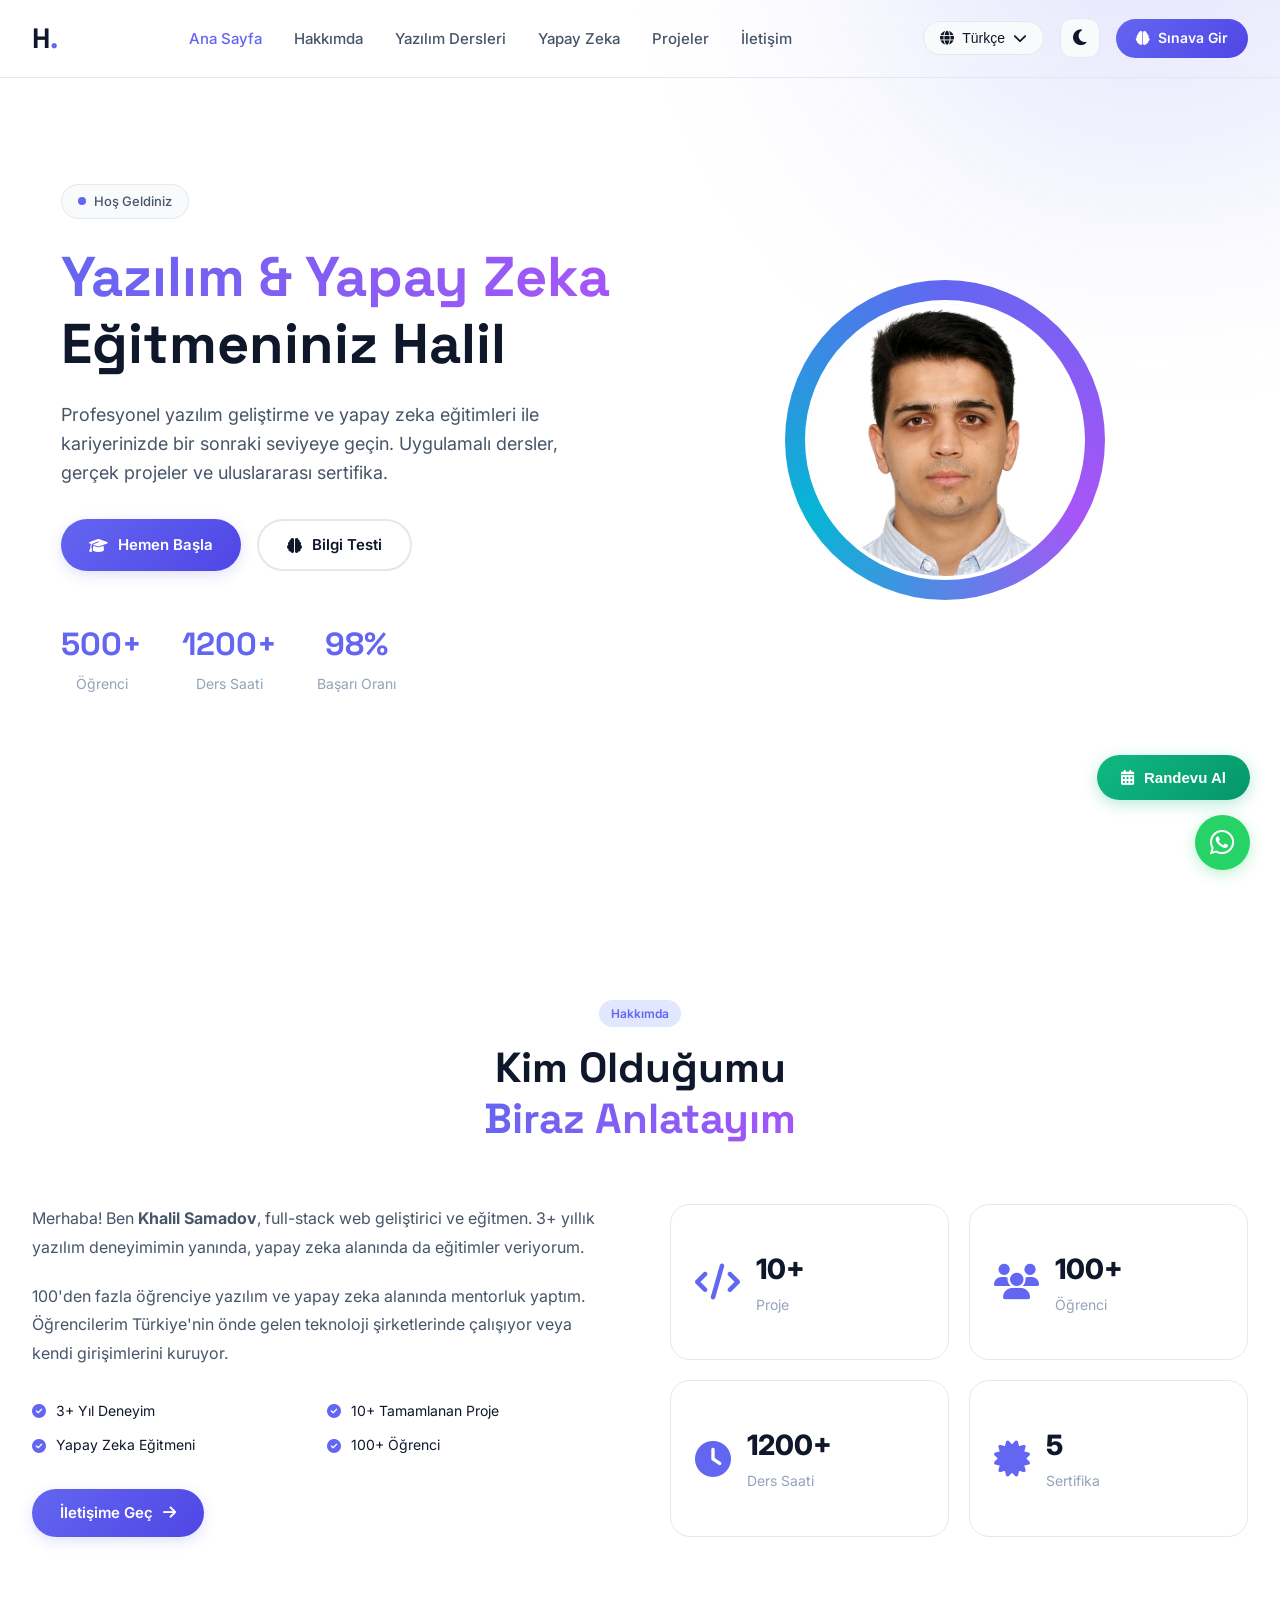
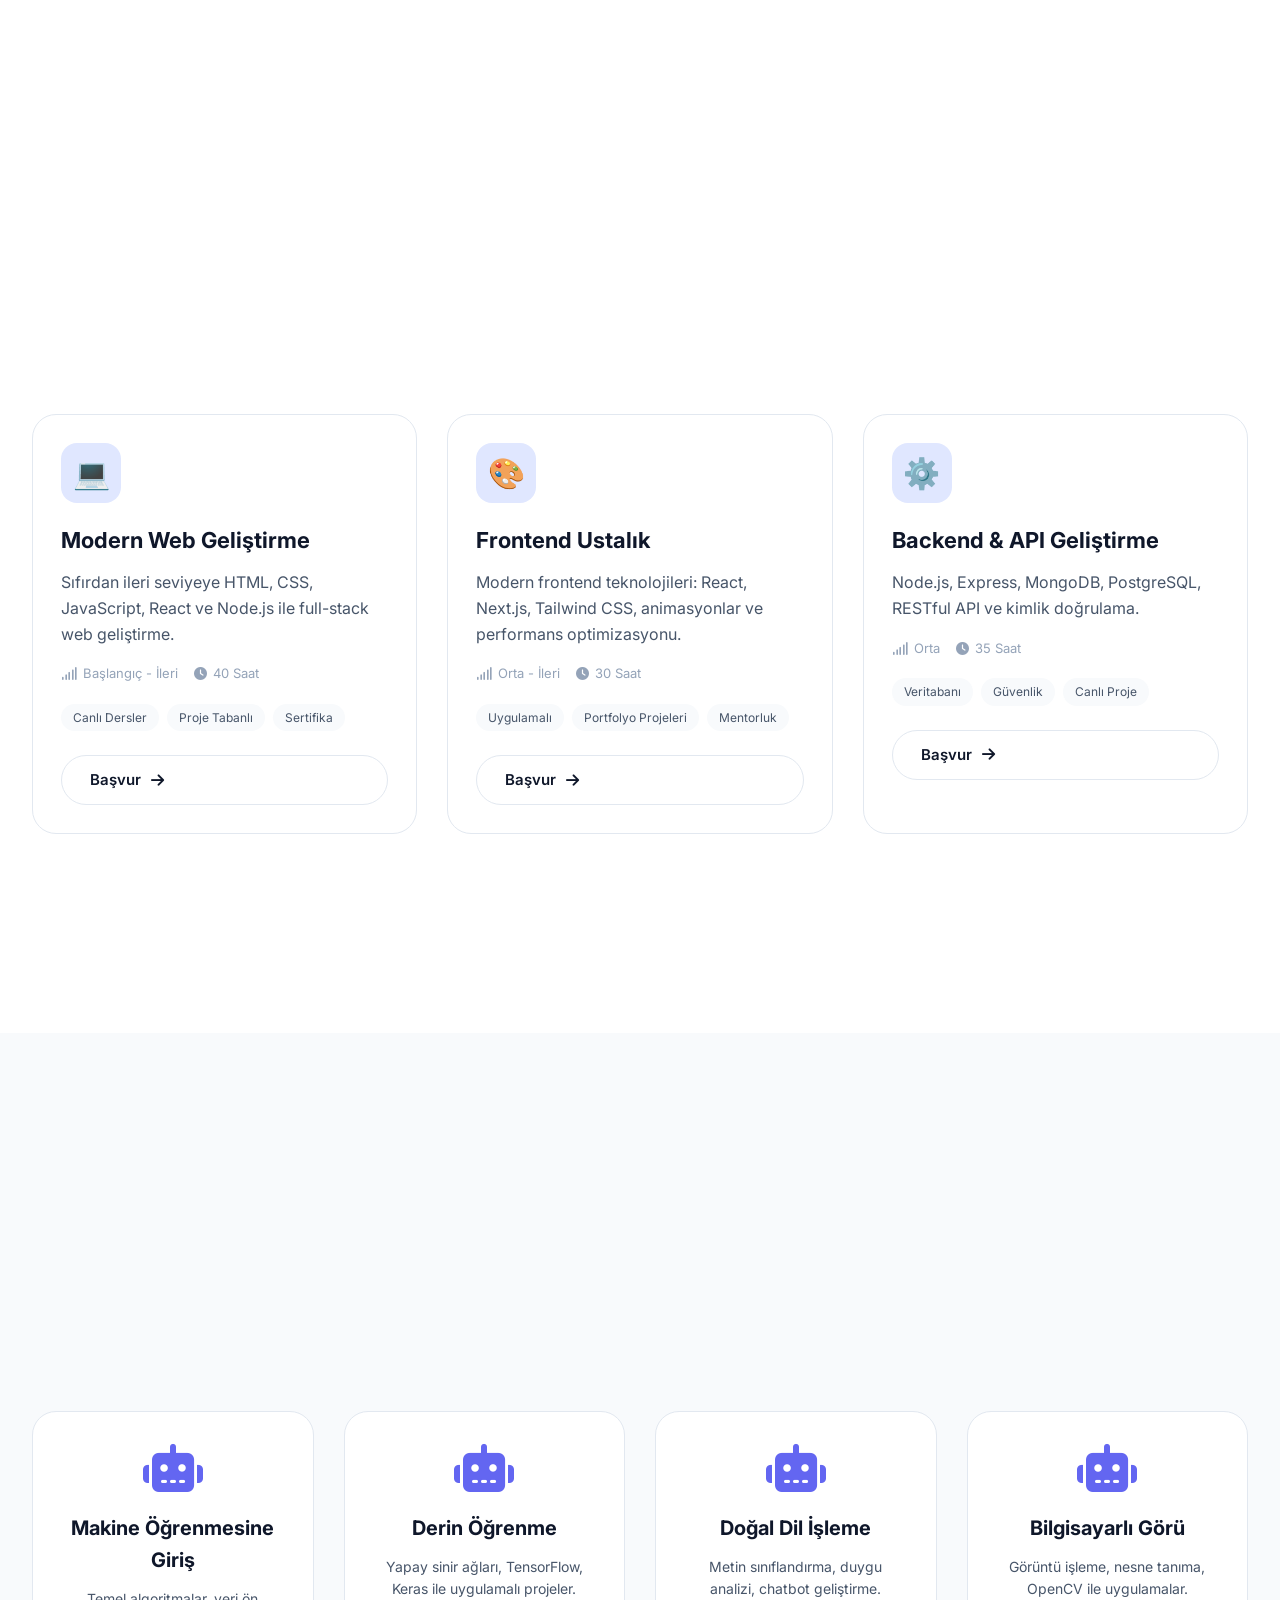
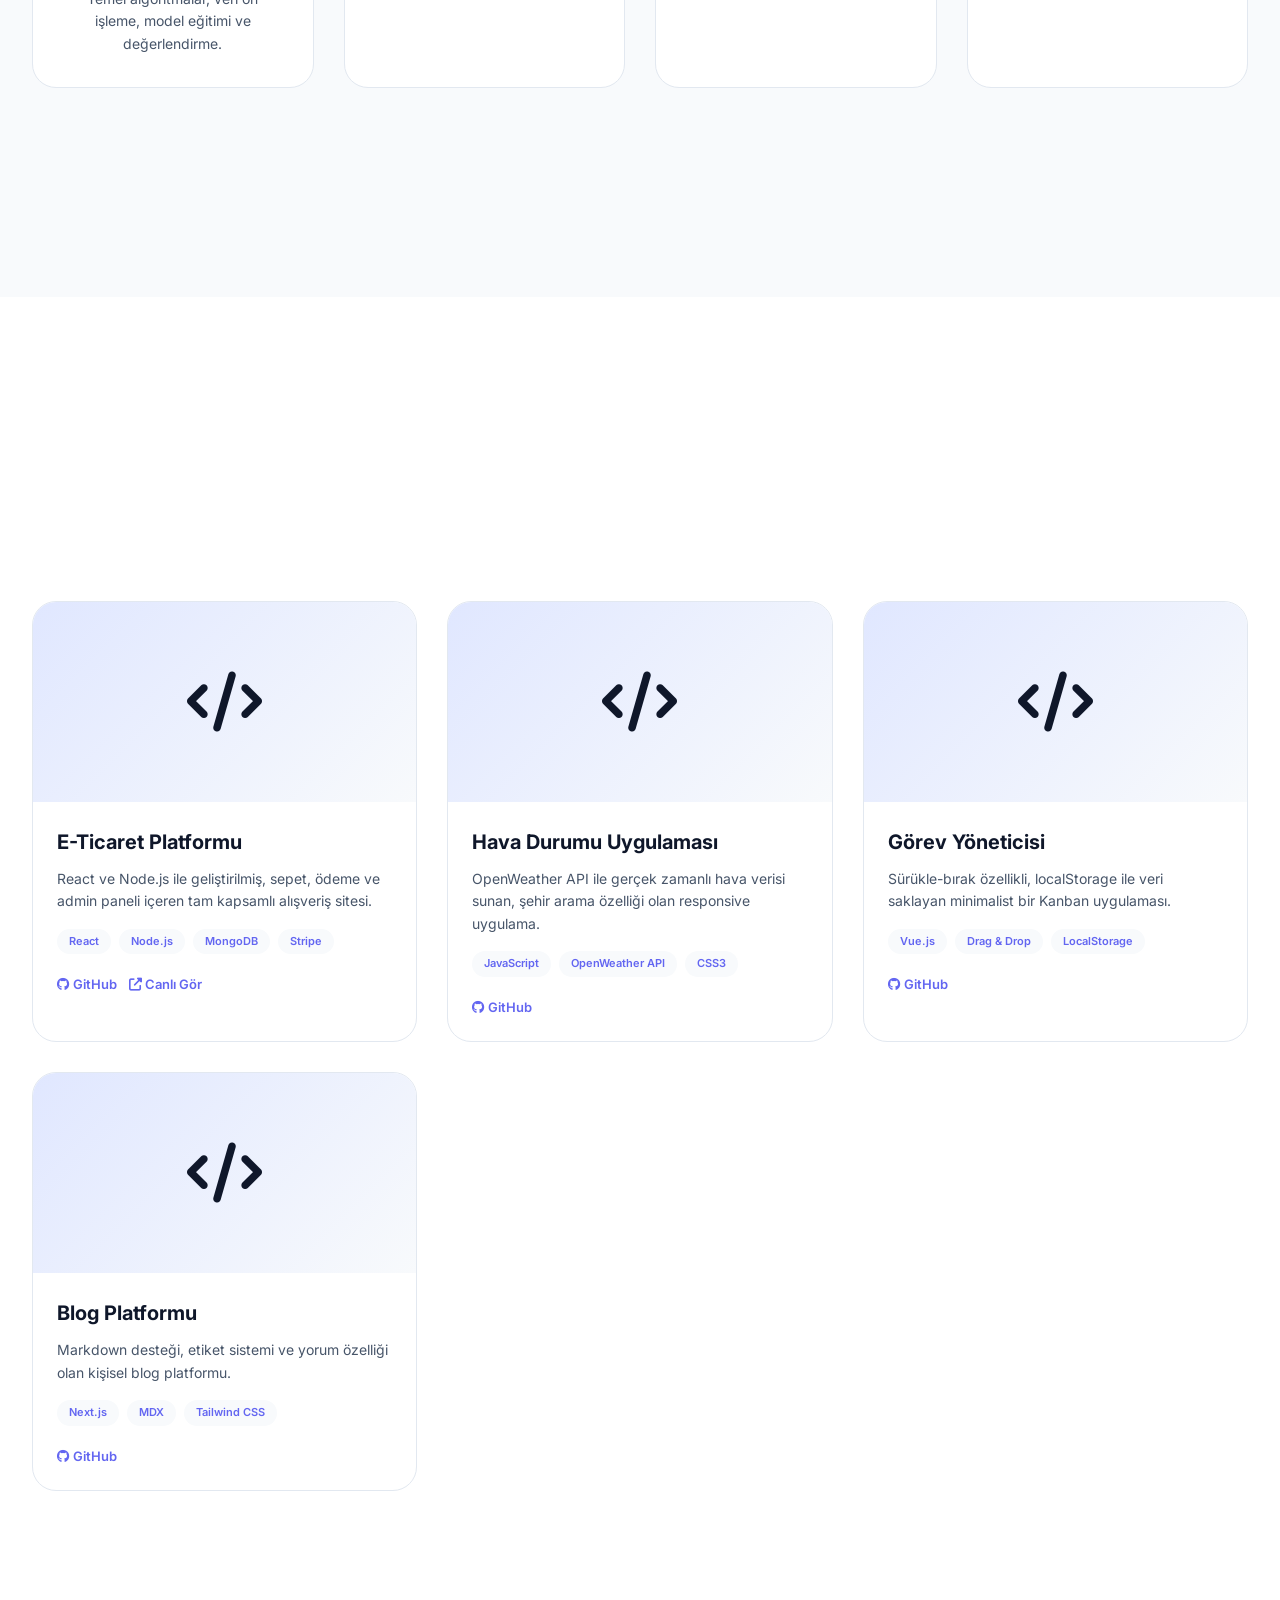
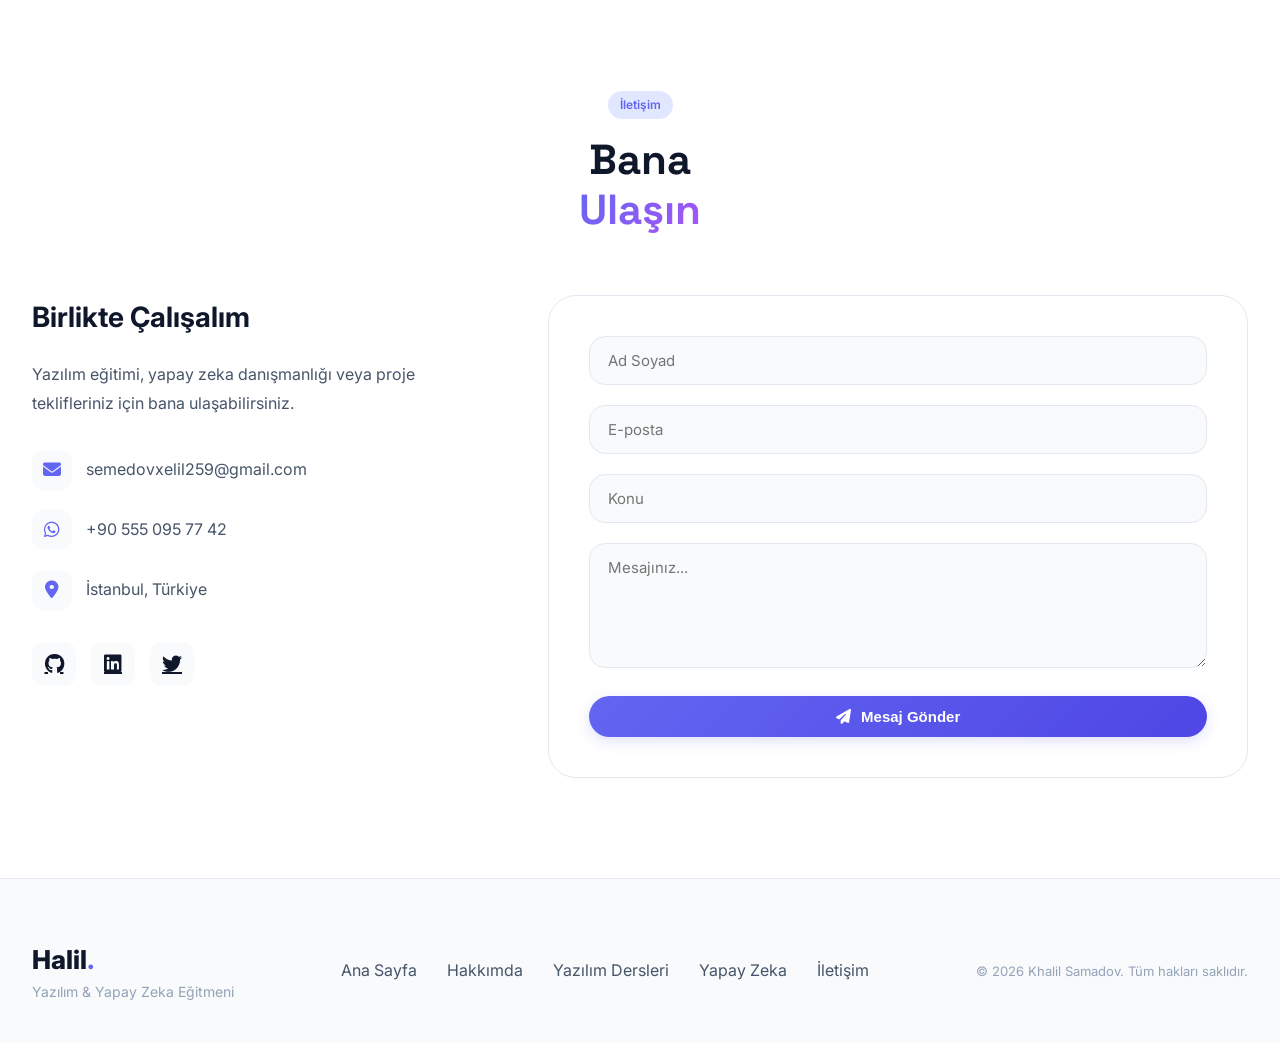
==== index.html @ 0624bac1 "güncellendi" ====
<!DOCTYPE html>
<html lang="tr" data-theme="light">
<head>
  <meta charset="UTF-8">
  <meta name="viewport" content="width=device-width, initial-scale=1.0">
  <title>Eğitmen Halil | Yazılım & Yapay Zeka Eğitimleri</title>
  <meta name="description" content="Profesyonel yazılım ve yapay zeka eğitimleri. Full-stack web geliştirme, yapay zeka, makine öğrenmesi dersleri. Uygulamalı eğitim, sertifika programı.">
  <meta name="keywords" content="yazılım dersleri, yapay zeka eğitimi, web geliştirme, full-stack, makine öğrenmesi, halil samadov">
  <meta name="author" content="Khalil Samadov">
  <meta name="robots" content="index, follow">

  <!-- Open Graph / Social Media -->
  <meta property="og:title" content="Eğitmen Halil | Yazılım & Yapay Zeka Eğitimleri">
  <meta property="og:description" content="Profesyonel yazılım ve yapay zeka eğitimleri. Sertifika programı, uygulamalı dersler.">
  <meta property="og:type" content="website">
  <meta property="og:url" content="https://egitmenhalil.com">

  <!-- Google Fonts -->
  <link rel="preconnect" href="https://fonts.googleapis.com">
  <link rel="preconnect" href="https://fonts.gstatic.com" crossorigin>
  <link href="https://fonts.googleapis.com/css2?family=Inter:opsz,wght@14..32,300;14..32,400;14..32,500;14..32,600;14..32,700;14..32,800&family=Space+Grotesk:wght@400;500;600;700&display=swap" rel="stylesheet">

  <!-- Font Awesome 6 (CDN) -->
  <link rel="stylesheet" href="https://cdnjs.cloudflare.com/ajax/libs/font-awesome/6.5.1/css/all.min.css">

  <!-- AOS Animation Library -->
  <link href="https://unpkg.com/aos@2.3.1/dist/aos.css" rel="stylesheet">

  <!-- Ana CSS -->
  <link rel="stylesheet" href="style.css">
</head>
<body>

  <!-- ========== PRELOADER ========== -->
  <div class="preloader" id="preloader">
    <div class="preloader-spinner"></div>
    <p>Yükleniyor...</p>
  </div>

  <!-- ========== NAVBAR ========== -->
  <nav class="navbar" id="navbar">
    <div class="container">
      <a href="#" class="logo">H<span>.</span></a>
      <ul class="nav-links" id="navLinks">
        <li><a href="#home" class="active" data-key="nav_home">Ana Sayfa</a></li>
        <li><a href="#about" data-key="nav_about">Hakkımda</a></li>
        <li><a href="#courses" data-key="nav_courses">Yazılım Dersleri</a></li>
        <li><a href="#ai" data-key="nav_ai">Yapay Zeka</a></li>
        <li><a href="#projects" data-key="nav_projects">Projeler</a></li>
        <li><a href="#contact" data-key="nav_contact">İletişim</a></li>
      </ul>
      <div class="nav-actions">
        <!-- DİL DROPDOWN MENÜ -->
        <div class="lang-dropdown">
          <button class="lang-dropdown-btn" id="langDropdownBtn">
            <i class="fas fa-globe"></i> <span id="selectedLangText">Türkçe</span> <i class="fas fa-chevron-down"></i>
          </button>
          <div class="lang-dropdown-menu" id="langDropdownMenu">
            <button class="lang-option" data-lang="tr">🇹🇷 Türkçe</button>
            <button class="lang-option" data-lang="en">🇬🇧 English</button>
            <button class="lang-option" data-lang="ru">🇷🇺 Русский</button>
            <button class="lang-option" data-lang="az">🇦🇿 Azərbaycanca</button>
          </div>
        </div>
        <button class="theme-toggle" id="themeToggle" aria-label="Dark/Light Mode">
          <i class="fas fa-moon"></i>
        </button>
        <a href="quiz.html" class="btn-quiz-nav">
          <i class="fas fa-brain"></i> <span data-key="quiz_btn">Sınava Gir</span>
        </a>
        <button class="mobile-menu-btn" id="mobileMenuBtn">
          <i class="fas fa-bars"></i>
        </button>
      </div>
    </div>
  </nav>

  <!-- Mobile Menu -->
  <div class="mobile-menu" id="mobileMenu">
    <a href="#home" data-key="nav_home">Ana Sayfa</a>
    <a href="#about" data-key="nav_about">Hakkımda</a>
    <a href="#courses" data-key="nav_courses">Yazılım Dersleri</a>
    <a href="#ai" data-key="nav_ai">Yapay Zeka</a>
    <a href="#projects" data-key="nav_projects">Projeler</a>
    <a href="#contact" data-key="nav_contact">İletişim</a>
    <a href="quiz.html" class="mobile-quiz-btn"><i class="fas fa-brain"></i> <span data-key="quiz_btn">Sınava Gir</span></a>
  </div>

  <!-- ========== HERO SECTION ========== -->
  <section class="hero" id="home">
    <div class="hero-bg"></div>
    <div class="container">
      <div class="hero-content" data-aos="fade-up" data-aos-duration="1000">
        <div class="hero-badge">
          <span class="badge-dot"></span> <span data-key="hero_badge">Hoş Geldiniz</span>
        </div>
        <h1 class="hero-title">
          <span class="gradient-text" data-key="hero_title1">Yazılım & Yapay Zeka</span><br>
          <span data-key="hero_title2">Eğitmeniniz Halil</span>
        </h1>
        <p class="hero-desc" data-key="hero_desc">
          Profesyonel yazılım geliştirme ve yapay zeka eğitimleri ile kariyerinizde bir sonraki seviyeye geçin. 
          Uygulamalı dersler, gerçek projeler ve uluslararası sertifika.
        </p>
        <div class="hero-buttons">
          <a href="#courses" class="btn btn-primary">
            <i class="fas fa-graduation-cap"></i> <span data-key="hero_btn_start">Hemen Başla</span>
          </a>
          <a href="quiz.html" class="btn btn-outline">
            <i class="fas fa-brain"></i> <span data-key="hero_btn_quiz">Bilgi Testi</span>
          </a>
        </div>
        <div class="hero-stats">
          <div class="stat">
            <span class="stat-number" data-target="500">0</span>
            <span class="stat-label" data-key="stat_students">Öğrenci</span>
          </div>
          <div class="stat">
            <span class="stat-number" data-target="1200">0</span>
            <span class="stat-label" data-key="stat_hours">Ders Saati</span>
          </div>
          <div class="stat">
            <span class="stat-number" data-target="98">0</span>
            <span class="stat-label" data-key="stat_success">Başarı Oranı</span>
          </div>
        </div>
      </div>
      <div class="hero-image" data-aos="fade-left" data-aos-duration="1000">
        <div class="hero-avatar">
          <div class="avatar-ring"></div>
          <div class="avatar-inner">
            <img src="assets/images/resim.jpg" alt="Halil Samadov" style="width:100%; height:100%; object-fit:cover; border-radius:50%;">
          </div>
        </div>
      </div>
    </div>
  </section>

  <!-- ========== RANDEVU BUTONU ========== -->
  <div class="appointment-float" id="appointmentFloat">
    <button class="appointment-btn" id="openAppointmentModal">
      <i class="fas fa-calendar-alt"></i> <span data-key="appointment_btn">Randevu Al</span>
    </button>
  </div>

  <!-- ========== RANDEVU MODAL ========== -->
  <div class="modal" id="appointmentModal">
    <div class="modal-content">
      <div class="modal-header">
        <h3><i class="fas fa-calendar-check"></i> <span data-key="modal_title">Görüşme Randevusu</span></h3>
        <button class="modal-close" id="closeModal">&times;</button>
      </div>
      <div class="modal-body">
        <iframe src="appointment.html" style="width:100%; height:500px; border:none; border-radius:24px;"></iframe>
      </div>
    </div>
  </div>

  <!-- ========== ABOUT SECTION ========== -->
  <section class="about" id="about">
    <div class="container">
      <div class="section-header" data-aos="fade-up">
        <span class="section-tag" data-key="about_tag">Hakkımda</span>
        <h2 class="section-title"><span data-key="about_title1">Kim Olduğumu</span><br><span class="gradient-text" data-key="about_title2">Biraz Anlatayım</span></h2>
      </div>
      <div class="about-grid">
        <div class="about-content" data-aos="fade-right">
          <p data-key="about_bio1">Merhaba! Ben <strong>Khalil Samadov</strong>, full-stack web geliştirici ve eğitmen. 3+ yıllık yazılım deneyimimin yanında, yapay zeka alanında da eğitimler veriyorum.</p>
          <p data-key="about_bio2">100'den fazla öğrenciye yazılım ve yapay zeka alanında mentorluk yaptım. Öğrencilerim Türkiye'nin önde gelen teknoloji şirketlerinde çalışıyor veya kendi girişimlerini kuruyor.</p>
          <div class="about-features">
            <div class="feature"><i class="fas fa-check-circle"></i> <span data-key="feature1">3+ Yıl Deneyim</span></div>
            <div class="feature"><i class="fas fa-check-circle"></i> <span data-key="feature2">100+ Öğrenci</span></div>
            <div class="feature"><i class="fas fa-check-circle"></i> <span data-key="feature3">10+ Tamamlanan Proje</span></div>
            <div class="feature"><i class="fas fa-check-circle"></i> <span data-key="feature4">Uluslararası Sertifika</span></div>
          </div>
          <a href="#contact" class="btn btn-primary"><span data-key="contact_btn">İletişime Geç</span> <i class="fas fa-arrow-right"></i></a>
        </div>
        <div class="about-stats" data-aos="fade-left">
          <div class="stat-card"><i class="fas fa-code"></i><div><span class="stat-value">10+</span><span class="stat-name" data-key="stat_projects">Proje</span></div></div>
          <div class="stat-card"><i class="fas fa-users"></i><div><span class="stat-value">100+</span><span class="stat-name" data-key="stat_students2">Öğrenci</span></div></div>
          <div class="stat-card"><i class="fas fa-clock"></i><div><span class="stat-value">1200+</span><span class="stat-name" data-key="stat_hours2">Ders Saati</span></div></div>
          <div class="stat-card"><i class="fas fa-certificate"></i><div><span class="stat-value">5</span><span class="stat-name" data-key="stat_cert">Sertifika</span></div></div>
        </div>
      </div>
    </div>
  </section>

  <!-- ========== COURSES SECTION ========== -->
  <section class="courses" id="courses">
    <div class="container">
      <div class="section-header" data-aos="fade-up">
        <span class="section-tag" data-key="courses_tag">Yazılım Eğitimleri</span>
        <h2 class="section-title"><span data-key="courses_title1">En Popüler</span><br><span class="gradient-text" data-key="courses_title2">Yazılım Dersleri</span></h2>
        <p class="section-desc" data-key="courses_desc">Sıfırdan ileri seviyeye kadar tüm seviyelere uygun, uygulamalı yazılım dersleri.</p>
      </div>
      <div class="courses-grid" id="coursesGrid"></div>
      <div class="search-box" data-aos="fade-up">
        <i class="fas fa-search"></i>
        <input type="text" id="courseSearch" placeholder="Ders ara... (React, Python, JavaScript...)">
      </div>
    </div>
  </section>

  <!-- ========== AI EDUCATION SECTION ========== -->
  <section class="ai-education" id="ai">
    <div class="container">
      <div class="section-header" data-aos="fade-up">
        <span class="section-tag" data-key="ai_tag">Yapay Zeka</span>
        <h2 class="section-title"><span data-key="ai_title1">Yapay Zeka</span><br><span class="gradient-text" data-key="ai_title2">Eğitimleri</span></h2>
        <p class="section-desc" data-key="ai_desc">Geleceğin teknolojisini bugün öğrenin. Uygulamalı yapay zeka ve makine öğrenmesi dersleri.</p>
      </div>
      <div class="ai-grid" id="aiGrid"></div>
      <div class="ai-cta" data-aos="fade-up">
        <a href="apply.html?course=ai" class="btn btn-primary btn-large">
          <i class="fas fa-robot"></i> <span data-key="ai_btn">Yapay Zeka Derslerine Katıl</span>
        </a>
      </div>
    </div>
  </section>

  <!-- ========== PROJECTS SECTION ========== -->
  <section class="projects" id="projects">
    <div class="container">
      <div class="section-header" data-aos="fade-up">
        <span class="section-tag" data-key="projects_tag">Portfolyo</span>
        <h2 class="section-title"><span data-key="projects_title1">Son</span><br><span class="gradient-text" data-key="projects_title2">Projelerim</span></h2>
      </div>
      <div class="projects-grid" id="projectsGrid"></div>
    </div>
  </section>

  <!-- ========== CONTACT SECTION ========== -->
  <section class="contact" id="contact">
    <div class="container">
      <div class="section-header" data-aos="fade-up">
        <span class="section-tag" data-key="contact_tag">İletişim</span>
        <h2 class="section-title"><span data-key="contact_title1">Bana</span><br><span class="gradient-text" data-key="contact_title2">Ulaşın</span></h2>
      </div>
      <div class="contact-grid">
        <div class="contact-info" data-aos="fade-right">
          <h3 data-key="contact_subtitle">Birlikte Çalışalım</h3>
          <p data-key="contact_desc">Yazılım eğitimi, yapay zeka danışmanlığı veya proje teklifleriniz için bana ulaşabilirsiniz.</p>
          <div class="contact-details">
            <div class="contact-item"><i class="fas fa-envelope"></i><span>semedovxelil259@gmail.com</span></div>
            <div class="contact-item"><i class="fab fa-whatsapp"></i><span>+90 555 095 77 42</span></div>
            <div class="contact-item"><i class="fas fa-map-marker-alt"></i><span>İstanbul, Türkiye</span></div>
          </div>
          <div class="social-links">
            <a href="https://github.com/Halil668" target="_blank"><i class="fab fa-github"></i></a>
            <a href="#" target="_blank"><i class="fab fa-linkedin"></i></a>
            <a href="#" target="_blank"><i class="fab fa-twitter"></i></a>
          </div>
        </div>
        <div class="contact-form" data-aos="fade-left">
          <form id="contactForm">
            <div class="form-group"><input type="text" name="name" placeholder="Ad Soyad" required></div>
            <div class="form-group"><input type="email" name="email" placeholder="E-posta" required></div>
            <div class="form-group"><input type="text" name="subject" placeholder="Konu"></div>
            <div class="form-group"><textarea name="message" rows="5" placeholder="Mesajınız..." required></textarea></div>
            <button type="submit" class="btn btn-primary btn-block"><i class="fas fa-paper-plane"></i> <span data-key="send_btn">Mesaj Gönder</span></button>
            <div id="formStatus" class="form-status"></div>
          </form>
        </div>
      </div>
    </div>
  </section>

  <!-- ========== FOOTER ========== -->
  <footer class="footer">
    <div class="container">
      <div class="footer-content">
        <div class="footer-logo"><h3>Halil<span>.</span></h3><p data-key="footer_title">Yazılım & Yapay Zeka Eğitmeni</p></div>
        <div class="footer-links">
          <a href="#home" data-key="nav_home">Ana Sayfa</a>
          <a href="#about" data-key="nav_about">Hakkımda</a>
          <a href="#courses" data-key="nav_courses">Dersler</a>
          <a href="#ai" data-key="nav_ai">Yapay Zeka</a>
          <a href="#contact" data-key="nav_contact">İletişim</a>
        </div>
        <div class="footer-copyright"><p>&copy; 2026 Khalil Samadov. <span data-key="copyright">Tüm hakları saklıdır.</span></p></div>
      </div>
    </div>
  </footer>

  <!-- WhatsApp Float Button -->
  <a href="https://wa.me/905550957742?text=Merhaba%20Halil%20Hocam,%20sitenizden%20ula%C5%9F%C4%B1yorum.%20E%C4%9Fitimleriniz%20hakk%C4%B1nda%20bilgi%20almak%20istiyorum." class="whatsapp-float" target="_blank">
    <i class="fab fa-whatsapp"></i>
  </a>

  <!-- Scripts -->
  <script src="https://unpkg.com/aos@2.3.1/dist/aos.js"></script>
  <script src="languages.js"></script>
  <script src="data.js"></script>
  <script src="main.js"></script>
</body>
</html>
---- style.css ----
/* ============================================================
   PROFESSIONAL STYLE SHEET - Eğitmen Halil
   Dark/Light Mode + Modern Animations + RANDEVU MODAL + DİL DROPDOWN
   ============================================================ */

:root {
  /* Light Mode */
  --bg-primary: #ffffff;
  --bg-secondary: #f8fafc;
  --bg-card: #ffffff;
  --text-primary: #0f172a;
  --text-secondary: #475569;
  --text-muted: #94a3b8;
  --border: #e2e8f0;
  --accent: #6366f1;
  --accent-dark: #4f46e5;
  --accent-light: #e0e7ff;
  --accent-glow: rgba(99, 102, 241, 0.2);
  --shadow-sm: 0 1px 3px rgba(0,0,0,0.05);
  --shadow-md: 0 4px 12px rgba(0,0,0,0.08);
  --shadow-lg: 0 12px 40px rgba(0,0,0,0.12);
  --shadow-xl: 0 24px 60px rgba(0,0,0,0.15);
  --transition: all 0.3s cubic-bezier(0.4, 0, 0.2, 1);
}

[data-theme="dark"] {
  --bg-primary: #0f172a;
  --bg-secondary: #1e293b;
  --bg-card: #1e293b;
  --text-primary: #f1f5f9;
  --text-secondary: #cbd5e1;
  --text-muted: #64748b;
  --border: #334155;
  --accent: #818cf8;
  --accent-dark: #6366f1;
  --accent-light: #312e81;
  --accent-glow: rgba(129, 140, 248, 0.15);
  --shadow-sm: 0 1px 3px rgba(0,0,0,0.2);
  --shadow-md: 0 4px 12px rgba(0,0,0,0.25);
  --shadow-lg: 0 12px 40px rgba(0,0,0,0.35);
}

* {
  margin: 0;
  padding: 0;
  box-sizing: border-box;
}

html {
  scroll-behavior: smooth;
}

body {
  font-family: 'Inter', sans-serif;
  background: var(--bg-primary);
  color: var(--text-primary);
  line-height: 1.6;
  transition: background 0.3s ease, color 0.3s ease;
  overflow-x: hidden;
}

.container {
  max-width: 1280px;
  margin: 0 auto;
  padding: 0 32px;
}

/* ========== PRELOADER ========== */
.preloader {
  position: fixed;
  top: 0;
  left: 0;
  width: 100%;
  height: 100%;
  background: var(--bg-primary);
  display: flex;
  flex-direction: column;
  justify-content: center;
  align-items: center;
  z-index: 9999;
  transition: opacity 0.5s ease;
}

.preloader.hide {
  opacity: 0;
  pointer-events: none;
}

.preloader-spinner {
  width: 50px;
  height: 50px;
  border: 3px solid var(--border);
  border-top-color: var(--accent);
  border-radius: 50%;
  animation: spin 1s linear infinite;
}

@keyframes spin {
  to { transform: rotate(360deg); }
}

.preloader p {
  margin-top: 16px;
  color: var(--text-secondary);
}

/* ========== NAVBAR ========== */
.navbar {
  position: fixed;
  top: 0;
  left: 0;
  width: 100%;
  background: rgba(var(--bg-primary), 0.9);
  backdrop-filter: blur(12px);
  z-index: 1000;
  padding: 16px 0;
  transition: var(--transition);
  border-bottom: 1px solid var(--border);
}

.navbar .container {
  display: flex;
  justify-content: space-between;
  align-items: center;
}

.logo {
  font-size: 28px;
  font-weight: 800;
  font-family: 'Space Grotesk', monospace;
  text-decoration: none;
  color: var(--text-primary);
}

.logo span {
  color: var(--accent);
}

.nav-links {
  display: flex;
  gap: 32px;
  list-style: none;
}

.nav-links a {
  text-decoration: none;
  color: var(--text-secondary);
  font-weight: 500;
  transition: var(--transition);
  font-size: 15px;
}

.nav-links a:hover,
.nav-links a.active {
  color: var(--accent);
}

.nav-actions {
  display: flex;
  align-items: center;
  gap: 16px;
}

/* ========== DİL DROPDOWN MENÜ (YENİ) ========== */
.lang-dropdown {
  position: relative;
}

.lang-dropdown-btn {
  background: var(--bg-secondary);
  border: 1px solid var(--border);
  padding: 8px 16px;
  border-radius: 40px;
  font-size: 14px;
  font-weight: 500;
  cursor: pointer;
  color: var(--text-primary);
  display: flex;
  align-items: center;
  gap: 8px;
  transition: var(--transition);
}

.lang-dropdown-btn:hover {
  border-color: var(--accent);
  color: var(--accent);
}

.lang-dropdown-menu {
  position: absolute;
  top: 50px;
  right: 0;
  background: var(--bg-card);
  border: 1px solid var(--border);
  border-radius: 16px;
  padding: 8px;
  min-width: 160px;
  box-shadow: var(--shadow-lg);
  opacity: 0;
  visibility: hidden;
  transform: translateY(-10px);
  transition: all 0.2s ease;
  z-index: 100;
}

.lang-dropdown-menu.show {
  opacity: 1;
  visibility: visible;
  transform: translateY(0);
}

.lang-option {
  width: 100%;
  padding: 10px 16px;
  background: none;
  border: none;
  border-radius: 12px;
  font-size: 14px;
  cursor: pointer;
  color: var(--text-primary);
  text-align: left;
  display: flex;
  align-items: center;
  gap: 8px;
  transition: var(--transition);
}

.lang-option:hover {
  background: var(--bg-secondary);
  color: var(--accent);
}

.theme-toggle {
  background: var(--bg-secondary);
  border: 1px solid var(--border);
  width: 40px;
  height: 40px;
  border-radius: 12px;
  cursor: pointer;
  font-size: 18px;
  color: var(--text-primary);
  transition: var(--transition);
}

.theme-toggle:hover {
  background: var(--accent);
  color: white;
  border-color: var(--accent);
}

.btn-quiz-nav {
  background: linear-gradient(135deg, var(--accent), var(--accent-dark));
  color: white;
  padding: 8px 20px;
  border-radius: 40px;
  text-decoration: none;
  font-weight: 600;
  font-size: 14px;
  transition: var(--transition);
  display: flex;
  align-items: center;
  gap: 8px;
}

.btn-quiz-nav:hover {
  transform: translateY(-2px);
  box-shadow: 0 8px 20px var(--accent-glow);
}

.mobile-menu-btn {
  display: none;
  background: none;
  border: none;
  font-size: 24px;
  color: var(--text-primary);
  cursor: pointer;
}

.mobile-menu {
  display: none;
  position: fixed;
  top: 70px;
  left: 0;
  width: 100%;
  background: var(--bg-primary);
  border-bottom: 1px solid var(--border);
  padding: 20px;
  z-index: 999;
  flex-direction: column;
  gap: 16px;
}

.mobile-menu.active {
  display: flex;
}

.mobile-menu a {
  text-decoration: none;
  color: var(--text-secondary);
  font-size: 18px;
  padding: 10px;
  border-radius: 12px;
  transition: var(--transition);
}

.mobile-menu a:hover {
  background: var(--bg-secondary);
  color: var(--accent);
}

.mobile-quiz-btn {
  background: linear-gradient(135deg, var(--accent), var(--accent-dark));
  color: white !important;
  text-align: center;
}

/* ========== RANDEVU FLOAT BUTON ========== */
.appointment-float {
  position: fixed;
  bottom: 100px;
  right: 30px;
  z-index: 1000;
}

.appointment-btn {
  background: linear-gradient(135deg, #10b981, #059669);
  color: white;
  border: none;
  padding: 14px 24px;
  border-radius: 60px;
  font-size: 15px;
  font-weight: 600;
  cursor: pointer;
  display: flex;
  align-items: center;
  gap: 10px;
  box-shadow: 0 4px 15px rgba(16, 185, 129, 0.3);
  transition: var(--transition);
}

.appointment-btn:hover {
  transform: translateY(-3px);
  box-shadow: 0 8px 25px rgba(16, 185, 129, 0.4);
}

/* ========== RANDEVU MODAL ========== */
.modal {
  display: none;
  position: fixed;
  top: 0;
  left: 0;
  width: 100%;
  height: 100%;
  background: rgba(0, 0, 0, 0.7);
  backdrop-filter: blur(8px);
  z-index: 2000;
  align-items: center;
  justify-content: center;
}

.modal.show {
  display: flex;
}

.modal-content {
  background: var(--bg-card);
  border-radius: 32px;
  width: 90%;
  max-width: 550px;
  max-height: 90vh;
  overflow: hidden;
  box-shadow: var(--shadow-xl);
  animation: modalFadeIn 0.3s ease;
}

@keyframes modalFadeIn {
  from {
    opacity: 0;
    transform: scale(0.95);
  }
  to {
    opacity: 1;
    transform: scale(1);
  }
}

.modal-header {
  display: flex;
  justify-content: space-between;
  align-items: center;
  padding: 20px 24px;
  border-bottom: 1px solid var(--border);
}

.modal-header h3 {
  font-size: 20px;
  display: flex;
  align-items: center;
  gap: 10px;
  color: var(--text-primary);
}

.modal-header h3 i {
  color: var(--accent);
}

.modal-close {
  background: var(--bg-secondary);
  border: none;
  width: 36px;
  height: 36px;
  border-radius: 50%;
  font-size: 24px;
  cursor: pointer;
  color: var(--text-secondary);
  transition: var(--transition);
  display: flex;
  align-items: center;
  justify-content: center;
}

.modal-close:hover {
  background: var(--accent-light);
  color: var(--accent);
}

.modal-body {
  padding: 24px;
  max-height: calc(90vh - 80px);
  overflow-y: auto;
}

/* ========== HERO SECTION ========== */
.hero {
  min-height: 100vh;
  display: flex;
  align-items: center;
  position: relative;
  overflow: hidden;
  padding-top: 80px;
}

.hero-bg {
  position: absolute;
  top: -50%;
  right: -30%;
  width: 80%;
  height: 80%;
  background: radial-gradient(circle, var(--accent-glow) 0%, transparent 70%);
  filter: blur(80px);
  pointer-events: none;
}

.hero .container {
  display: grid;
  grid-template-columns: 1fr 1fr;
  gap: 60px;
  align-items: center;
}

.hero-badge {
  display: inline-flex;
  align-items: center;
  gap: 8px;
  background: var(--bg-secondary);
  border: 1px solid var(--border);
  padding: 6px 16px;
  border-radius: 40px;
  font-size: 13px;
  font-weight: 500;
  color: var(--text-secondary);
  margin-bottom: 24px;
}

.badge-dot {
  width: 8px;
  height: 8px;
  background: var(--accent);
  border-radius: 50%;
  animation: pulse 2s infinite;
}

@keyframes pulse {
  0%, 100% { opacity: 1; transform: scale(1); }
  50% { opacity: 0.5; transform: scale(1.2); }
}

.hero-title {
  font-size: 56px;
  font-weight: 800;
  line-height: 1.2;
  margin-bottom: 24px;
  font-family: 'Space Grotesk', monospace;
}

.gradient-text {
  background: linear-gradient(135deg, var(--accent), #a855f7);
  -webkit-background-clip: text;
  background-clip: text;
  color: transparent;
}

.hero-desc {
  font-size: 18px;
  color: var(--text-secondary);
  margin-bottom: 32px;
  max-width: 500px;
}

.hero-buttons {
  display: flex;
  gap: 16px;
  margin-bottom: 48px;
}

.btn {
  display: inline-flex;
  align-items: center;
  gap: 10px;
  padding: 12px 28px;
  border-radius: 40px;
  font-weight: 600;
  text-decoration: none;
  transition: var(--transition);
  cursor: pointer;
  border: none;
  font-size: 15px;
}

.btn-primary {
  background: linear-gradient(135deg, var(--accent), var(--accent-dark));
  color: white;
  box-shadow: 0 4px 14px var(--accent-glow);
}

.btn-primary:hover {
  transform: translateY(-3px);
  box-shadow: 0 8px 25px var(--accent-glow);
}

.btn-outline {
  background: transparent;
  border: 2px solid var(--border);
  color: var(--text-primary);
}

.btn-outline:hover {
  border-color: var(--accent);
  color: var(--accent);
  transform: translateY(-3px);
}

.btn-large {
  padding: 16px 40px;
  font-size: 18px;
}

.btn-block {
  width: 100%;
  justify-content: center;
}

.hero-stats {
  display: flex;
  gap: 40px;
}

.stat {
  text-align: center;
}

.stat-number {
  display: block;
  font-size: 32px;
  font-weight: 800;
  color: var(--accent);
  font-family: 'Space Grotesk', monospace;
}

.stat-label {
  font-size: 14px;
  color: var(--text-muted);
}

.hero-avatar {
  position: relative;
  display: flex;
  justify-content: center;
  align-items: center;
}

.avatar-ring {
  position: absolute;
  width: 320px;
  height: 320px;
  border-radius: 50%;
  background: conic-gradient(from 0deg, var(--accent), #a855f7, #06b6d4, var(--accent));
  animation: spin 8s linear infinite;
}

@keyframes spin {
  to { transform: rotate(360deg); }
}

.avatar-inner {
  width: 280px;
  height: 280px;
  background: linear-gradient(135deg, var(--accent-light), var(--bg-secondary));
  border-radius: 50%;
  display: flex;
  align-items: center;
  justify-content: center;
  font-size: 100px;
  color: var(--accent);
  position: relative;
  z-index: 1;
  border: 4px solid var(--bg-primary);
}

/* ========== SECTION COMMON ========== */
section {
  padding: 100px 0;
}

.section-header {
  text-align: center;
  margin-bottom: 60px;
}

.section-tag {
  display: inline-block;
  background: var(--accent-light);
  color: var(--accent);
  padding: 4px 12px;
  border-radius: 40px;
  font-size: 12px;
  font-weight: 600;
  margin-bottom: 16px;
}

.section-title {
  font-size: 42px;
  font-weight: 800;
  font-family: 'Space Grotesk', monospace;
  line-height: 1.2;
  margin-bottom: 16px;
}

.section-desc {
  max-width: 600px;
  margin: 0 auto;
  color: var(--text-secondary);
  font-size: 18px;
}

/* ========== ABOUT ========== */
.about-grid {
  display: grid;
  grid-template-columns: 1fr 1fr;
  gap: 60px;
}

.about-content p {
  color: var(--text-secondary);
  margin-bottom: 20px;
  font-size: 16px;
  line-height: 1.8;
}

.about-features {
  display: grid;
  grid-template-columns: 1fr 1fr;
  gap: 12px;
  margin: 32px 0;
}

.feature {
  display: flex;
  align-items: center;
  gap: 10px;
  color: var(--text-primary);
  font-size: 14px;
}

.feature i {
  color: var(--accent);
}

.about-stats {
  display: grid;
  grid-template-columns: 1fr 1fr;
  gap: 20px;
}

.stat-card {
  background: var(--bg-card);
  border: 1px solid var(--border);
  border-radius: 20px;
  padding: 24px;
  display: flex;
  align-items: center;
  gap: 16px;
  transition: var(--transition);
}

.stat-card:hover {
  transform: translateY(-5px);
  box-shadow: var(--shadow-lg);
}

.stat-card i {
  font-size: 36px;
  color: var(--accent);
}

.stat-value {
  display: block;
  font-size: 28px;
  font-weight: 800;
  color: var(--text-primary);
}

.stat-name {
  font-size: 14px;
  color: var(--text-muted);
}

/* ========== COURSES GRID ========== */
.courses-grid {
  display: grid;
  grid-template-columns: repeat(auto-fill, minmax(320px, 1fr));
  gap: 30px;
  margin-bottom: 40px;
}

.course-card {
  background: var(--bg-card);
  border: 1px solid var(--border);
  border-radius: 24px;
  padding: 28px;
  transition: var(--transition);
  cursor: pointer;
}

.course-card:hover {
  transform: translateY(-8px);
  box-shadow: var(--shadow-xl);
  border-color: var(--accent);
}

.course-icon {
  width: 60px;
  height: 60px;
  background: var(--accent-light);
  border-radius: 16px;
  display: flex;
  align-items: center;
  justify-content: center;
  font-size: 30px;
  margin-bottom: 20px;
}

.course-card h3 {
  font-size: 22px;
  margin-bottom: 12px;
}

.course-card p {
  color: var(--text-secondary);
  margin-bottom: 16px;
  line-height: 1.6;
}

.course-meta {
  display: flex;
  gap: 16px;
  margin-bottom: 20px;
  font-size: 13px;
  color: var(--text-muted);
}

.course-meta span {
  display: flex;
  align-items: center;
  gap: 6px;
}

.course-features {
  display: flex;
  flex-wrap: wrap;
  gap: 8px;
  margin-bottom: 24px;
}

.course-feature {
  background: var(--bg-secondary);
  padding: 4px 12px;
  border-radius: 20px;
  font-size: 12px;
  color: var(--text-secondary);
}

.course-btn {
  width: 100%;
  background: transparent;
  border: 1px solid var(--border);
  color: var(--text-primary);
}

.course-btn:hover {
  background: var(--accent);
  border-color: var(--accent);
  color: white;
}

.search-box {
  display: flex;
  align-items: center;
  background: var(--bg-card);
  border: 1px solid var(--border);
  border-radius: 60px;
  padding: 6px 20px;
  max-width: 400px;
  margin: 0 auto;
}

.search-box i {
  color: var(--text-muted);
  font-size: 18px;
}

.search-box input {
  background: none;
  border: none;
  padding: 14px 12px;
  width: 100%;
  outline: none;
  color: var(--text-primary);
  font-size: 15px;
}

/* ========== AI EDUCATION ========== */
.ai-education {
  background: var(--bg-secondary);
}

.ai-grid {
  display: grid;
  grid-template-columns: repeat(auto-fill, minmax(280px, 1fr));
  gap: 30px;
  margin-bottom: 48px;
}

.ai-card {
  background: var(--bg-card);
  border: 1px solid var(--border);
  border-radius: 24px;
  padding: 32px;
  text-align: center;
  transition: var(--transition);
}

.ai-card:hover {
  transform: translateY(-5px);
  box-shadow: var(--shadow-lg);
}

.ai-card i {
  font-size: 48px;
  color: var(--accent);
  margin-bottom: 20px;
}

.ai-card h3 {
  font-size: 20px;
  margin-bottom: 12px;
}

.ai-card p {
  color: var(--text-secondary);
  font-size: 14px;
  line-height: 1.6;
}

.ai-cta {
  text-align: center;
}

/* ========== PROJECTS ========== */
.projects-grid {
  display: grid;
  grid-template-columns: repeat(auto-fill, minmax(350px, 1fr));
  gap: 30px;
}

.project-card {
  background: var(--bg-card);
  border: 1px solid var(--border);
  border-radius: 24px;
  overflow: hidden;
  transition: var(--transition);
}

.project-card:hover {
  transform: translateY(-5px);
  box-shadow: var(--shadow-xl);
}

.project-img {
  height: 200px;
  background: linear-gradient(135deg, var(--accent-light), var(--bg-secondary));
  display: flex;
  align-items: center;
  justify-content: center;
  font-size: 60px;
}

.project-content {
  padding: 24px;
}

.project-content h3 {
  font-size: 20px;
  margin-bottom: 10px;
}

.project-content p {
  color: var(--text-secondary);
  font-size: 14px;
  margin-bottom: 16px;
}

.project-tags {
  display: flex;
  flex-wrap: wrap;
  gap: 8px;
  margin-bottom: 20px;
}

.project-tag {
  background: var(--bg-secondary);
  padding: 4px 12px;
  border-radius: 20px;
  font-size: 11px;
  color: var(--accent);
  font-weight: 600;
}

.project-links {
  display: flex;
  gap: 12px;
}

.project-links a {
  text-decoration: none;
  font-size: 13px;
  font-weight: 600;
  color: var(--accent);
}

/* ========== CONTACT ========== */
.contact-grid {
  display: grid;
  grid-template-columns: 1fr 1.5fr;
  gap: 50px;
}

.contact-info h3 {
  font-size: 28px;
  margin-bottom: 20px;
}

.contact-info p {
  color: var(--text-secondary);
  margin-bottom: 32px;
  line-height: 1.8;
}

.contact-details {
  display: flex;
  flex-direction: column;
  gap: 20px;
  margin-bottom: 32px;
}

.contact-item {
  display: flex;
  align-items: center;
  gap: 14px;
  color: var(--text-secondary);
}

.contact-item i {
  width: 40px;
  height: 40px;
  background: var(--bg-secondary);
  border-radius: 12px;
  display: flex;
  align-items: center;
  justify-content: center;
  font-size: 18px;
  color: var(--accent);
}

.social-links {
  display: flex;
  gap: 15px;
}

.social-links a {
  width: 44px;
  height: 44px;
  background: var(--bg-secondary);
  border-radius: 12px;
  display: flex;
  align-items: center;
  justify-content: center;
  font-size: 20px;
  color: var(--text-primary);
  transition: var(--transition);
}

.social-links a:hover {
  background: var(--accent);
  color: white;
  transform: translateY(-3px);
}

.contact-form {
  background: var(--bg-card);
  border: 1px solid var(--border);
  border-radius: 28px;
  padding: 40px;
}

.form-group {
  margin-bottom: 20px;
}

.form-group input,
.form-group textarea {
  width: 100%;
  padding: 14px 18px;
  background: var(--bg-secondary);
  border: 1px solid var(--border);
  border-radius: 16px;
  font-size: 15px;
  color: var(--text-primary);
  transition: var(--transition);
  outline: none;
  font-family: inherit;
}

.form-group input:focus,
.form-group textarea:focus {
  border-color: var(--accent);
  box-shadow: 0 0 0 3px var(--accent-glow);
}

.form-status {
  margin-top: 16px;
  padding: 12px;
  border-radius: 12px;
  display: none;
}

.form-status.success {
  display: block;
  background: #10b98120;
  color: #10b981;
  border: 1px solid #10b981;
}

.form-status.error {
  display: block;
  background: #ef444420;
  color: #ef4444;
  border: 1px solid #ef4444;
}

/* ========== FOOTER ========== */
.footer {
  background: var(--bg-secondary);
  border-top: 1px solid var(--border);
  padding: 60px 0 40px;
}

.footer-content {
  display: flex;
  justify-content: space-between;
  align-items: center;
  flex-wrap: wrap;
  gap: 30px;
}

.footer-logo h3 {
  font-size: 26px;
  font-weight: 800;
}

.footer-logo span {
  color: var(--accent);
}

.footer-logo p {
  color: var(--text-muted);
  font-size: 14px;
}

.footer-links {
  display: flex;
  gap: 30px;
  flex-wrap: wrap;
}

.footer-links a {
  text-decoration: none;
  color: var(--text-secondary);
  transition: var(--transition);
}

.footer-links a:hover {
  color: var(--accent);
}

.footer-copyright p {
  color: var(--text-muted);
  font-size: 13px;
}

/* ========== WHATSAPP FLOAT ========== */
.whatsapp-float {
  position: fixed;
  bottom: 30px;
  right: 30px;
  width: 55px;
  height: 55px;
  background: #25d366;
  border-radius: 50%;
  display: flex;
  align-items: center;
  justify-content: center;
  font-size: 28px;
  color: white;
  text-decoration: none;
  box-shadow: 0 4px 15px rgba(37, 211, 102, 0.3);
  transition: var(--transition);
  z-index: 1000;
}

.whatsapp-float:hover {
  transform: scale(1.1);
  background: #20ba5a;
}

/* ========== BACK TO TOP ========== */
.back-to-top {
  position: fixed;
  bottom: 30px;
  left: 30px;
  width: 45px;
  height: 45px;
  background: var(--accent);
  color: white;
  border: none;
  border-radius: 12px;
  cursor: pointer;
  display: flex;
  align-items: center;
  justify-content: center;
  font-size: 20px;
  opacity: 0;
  visibility: hidden;
  transition: var(--transition);
  z-index: 999;
  box-shadow: var(--shadow-md);
}

.back-to-top.visible {
  opacity: 1;
  visibility: visible;
}

.back-to-top:hover {
  background: var(--accent-dark);
  transform: translateY(-3px);
}

/* ========== RESPONSIVE ========== */
@media (max-width: 1024px) {
  .hero-title { font-size: 44px; }
  .section-title { font-size: 36px; }
}

@media (max-width: 768px) {
  .nav-links { display: none; }
  .mobile-menu-btn { display: block; }
  .lang-dropdown { order: -1; }
  .hero .container { grid-template-columns: 1fr; text-align: center; }
  .hero-desc { margin-left: auto; margin-right: auto; }
  .hero-buttons { justify-content: center; }
  .hero-stats { justify-content: center; }
  .about-grid { grid-template-columns: 1fr; }
  .contact-grid { grid-template-columns: 1fr; }
  .footer-content { flex-direction: column; text-align: center; }
  .hero-title { font-size: 36px; }
  .section-title { font-size: 30px; }
  .container { padding: 0 20px; }
  section { padding: 60px 0; }
  .avatar-ring { width: 240px; height: 240px; }
  .avatar-inner { width: 200px; height: 200px; font-size: 70px; }
  .appointment-float { bottom: 100px; right: 20px; }
  .appointment-btn { padding: 10px 18px; font-size: 13px; }
  .modal-content { width: 95%; margin: 20px; }
  .lang-dropdown-menu {
    right: -50px;
    min-width: 150px;
  }
}

@media (max-width: 480px) {
  .courses-grid { grid-template-columns: 1fr; }
  .projects-grid { grid-template-columns: 1fr; }
  .ai-grid { grid-template-columns: 1fr; }
  .lang-dropdown-btn { padding: 6px 12px; font-size: 12px; }
  .lang-dropdown-menu { min-width: 140px; right: -60px; }
}
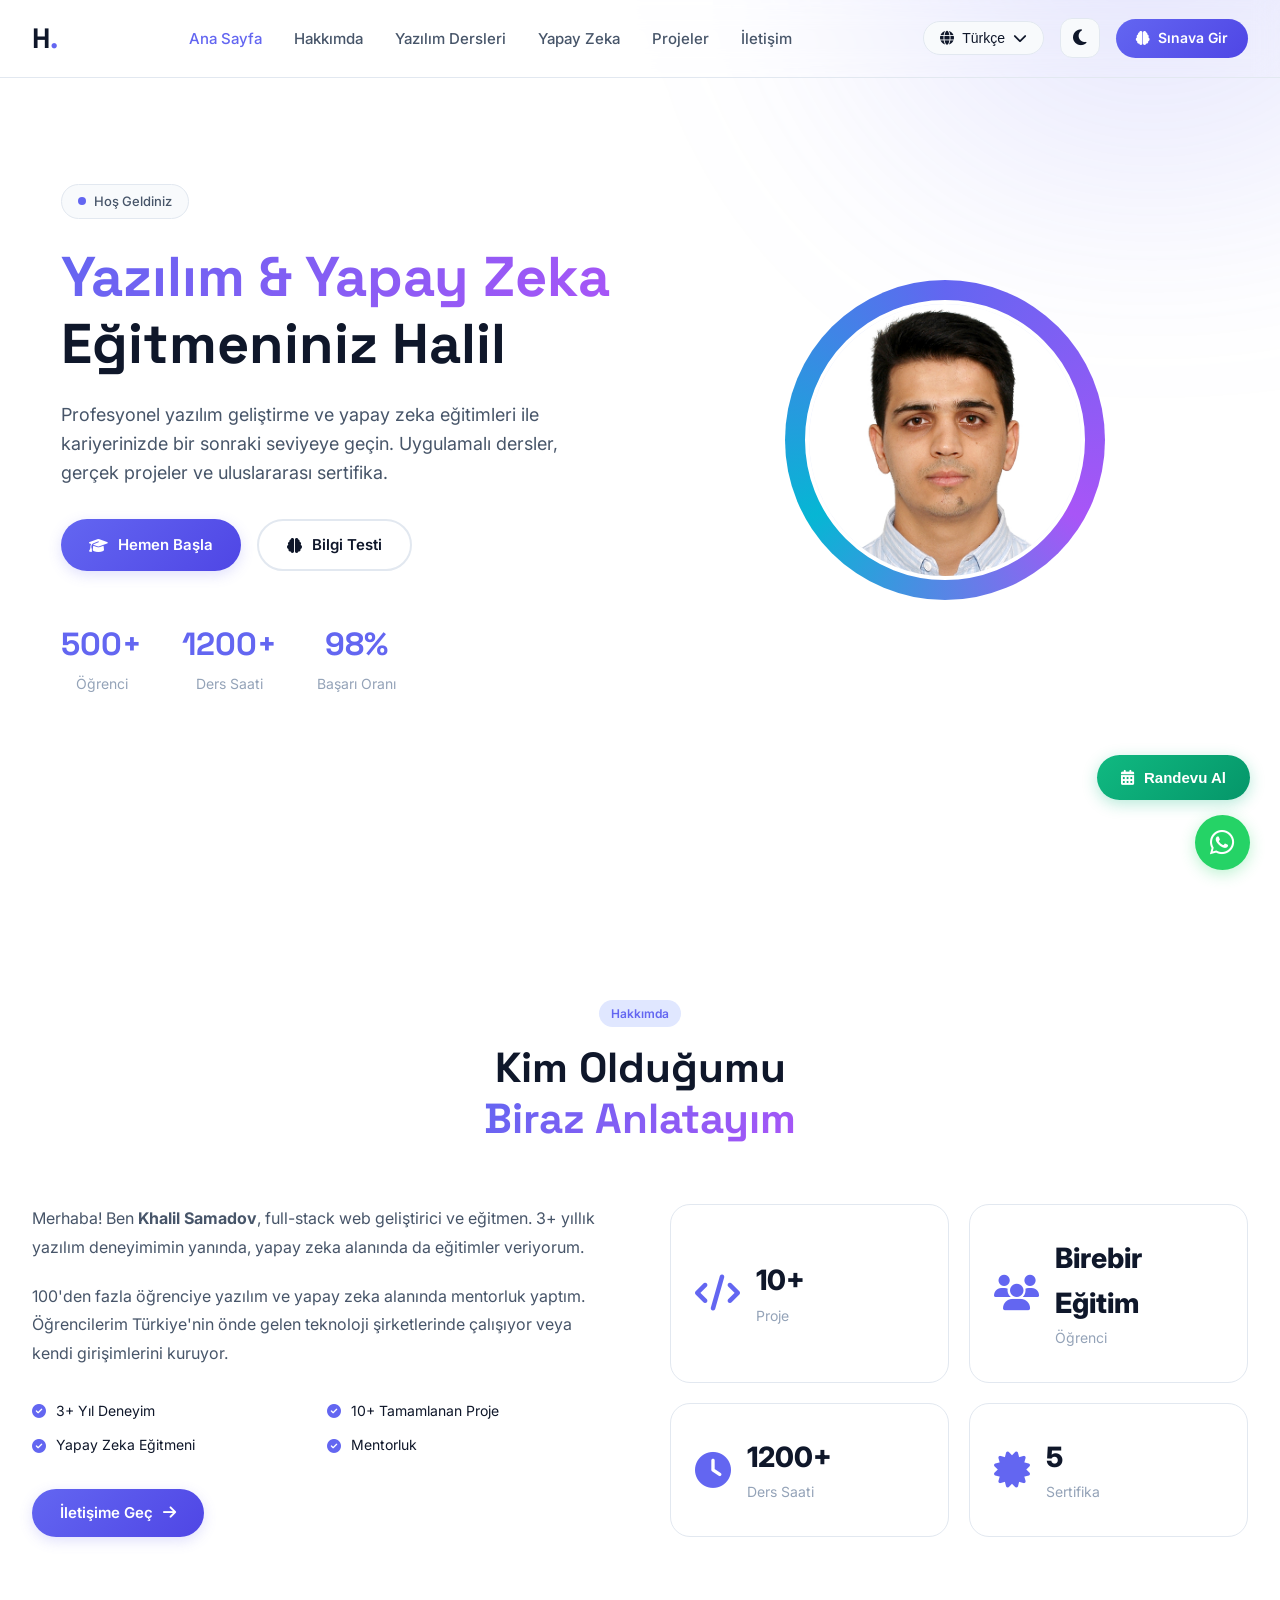
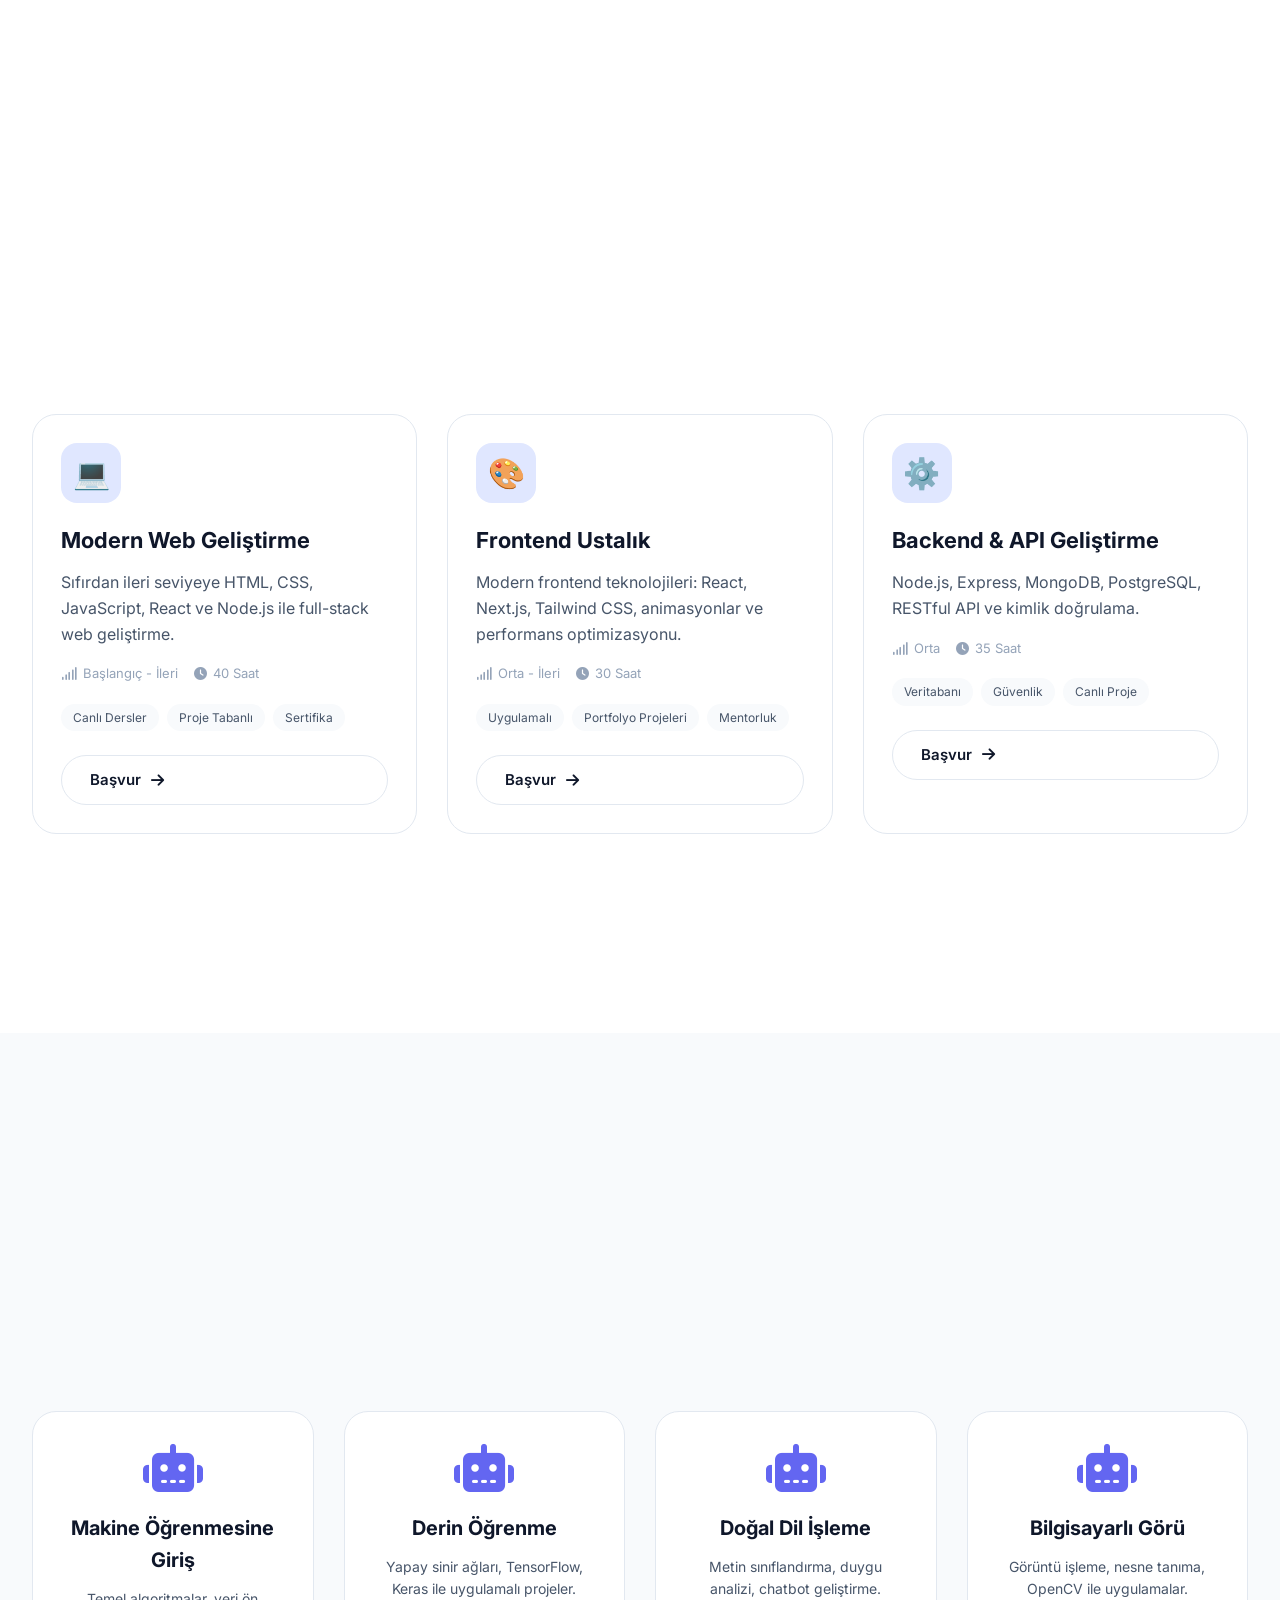
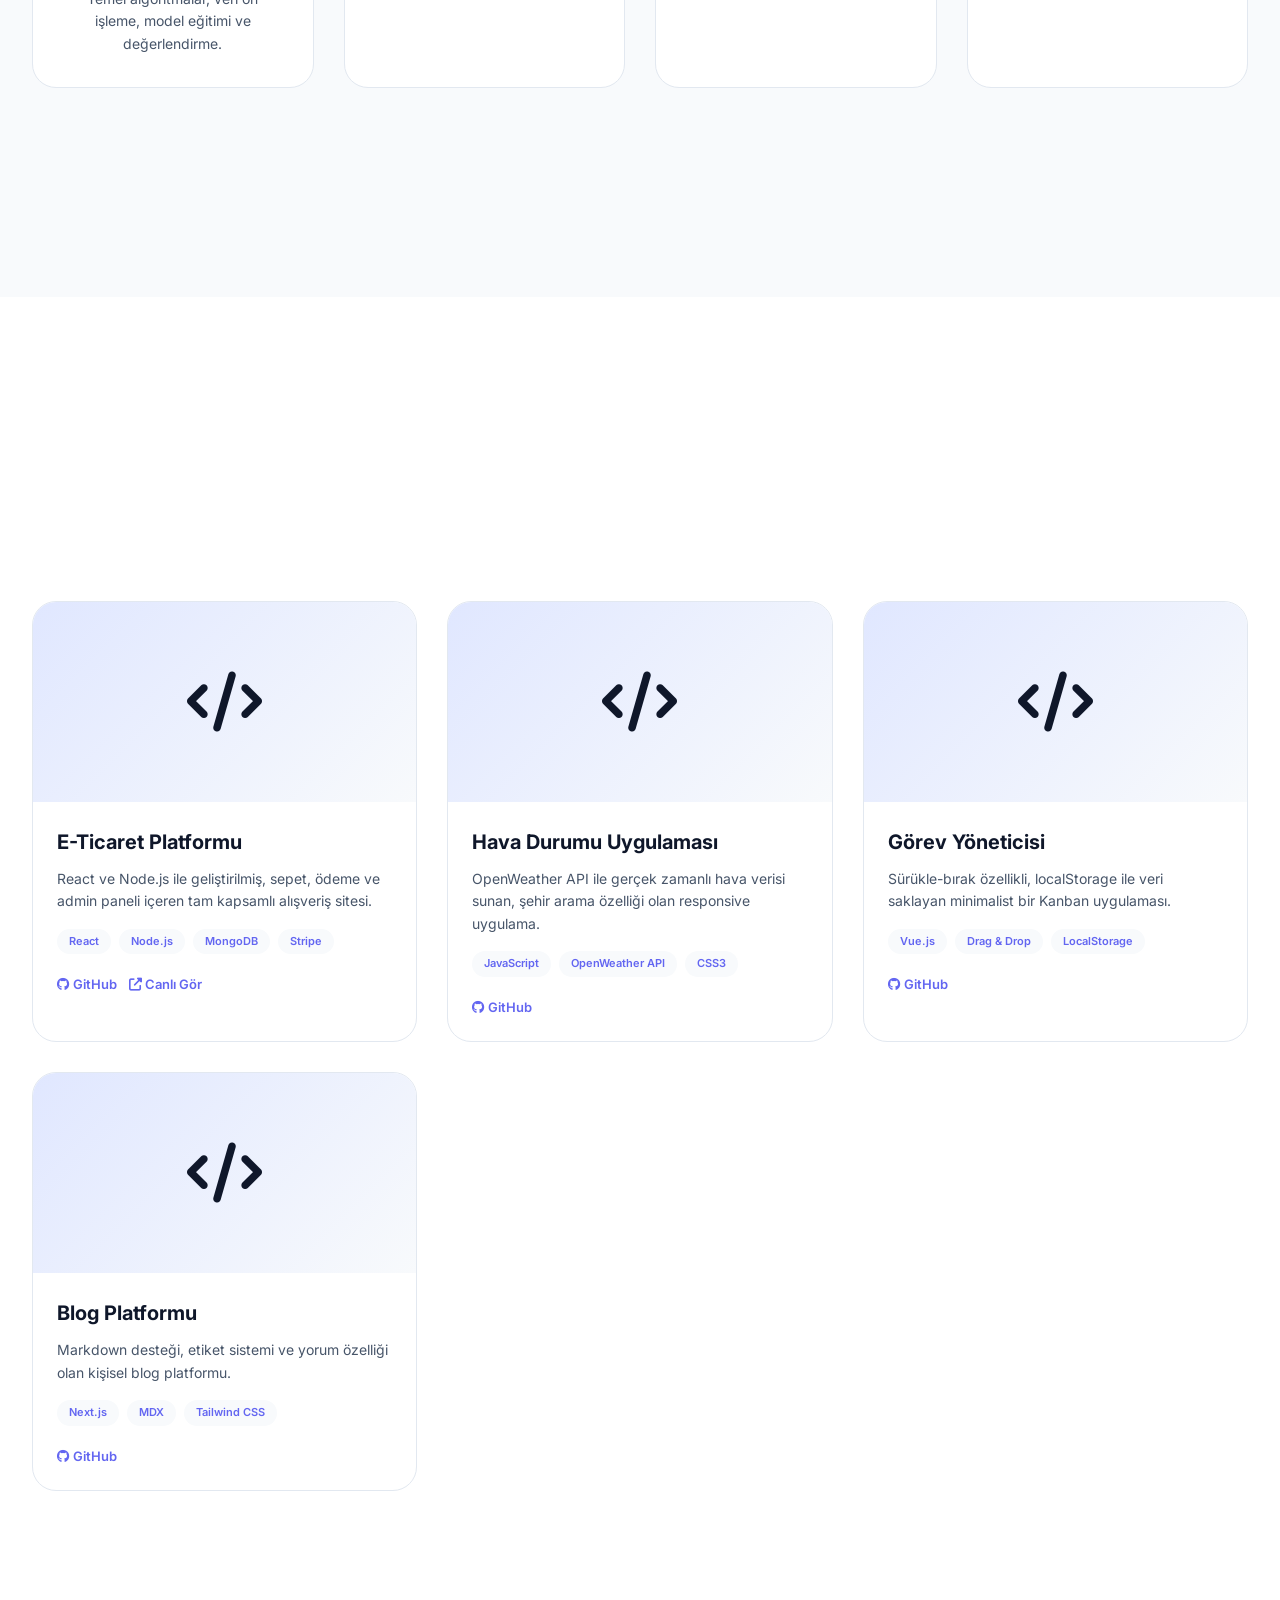
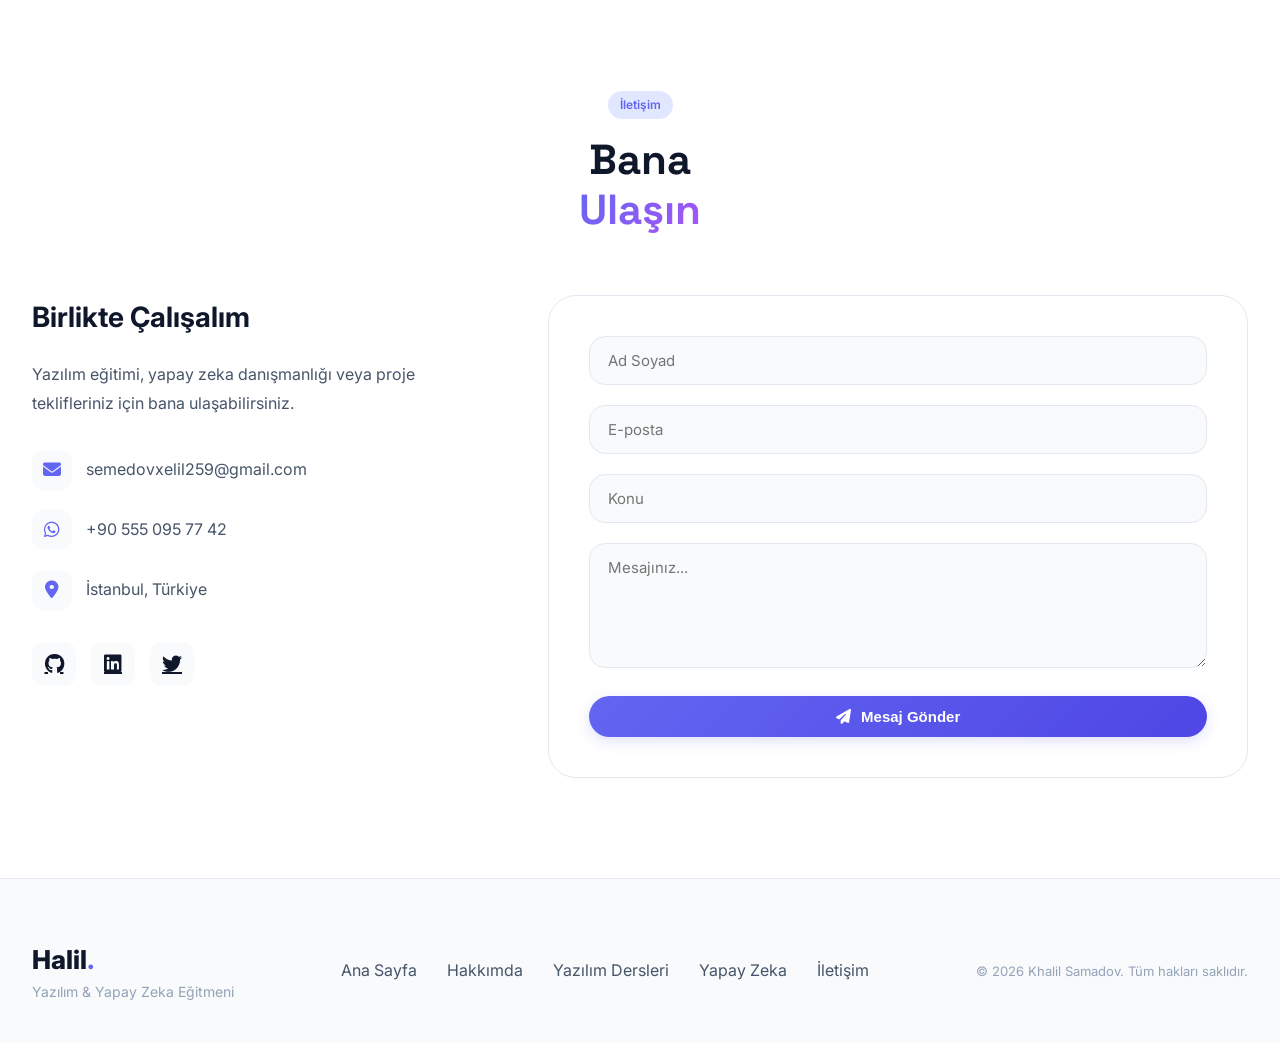
==== commit 0b662114: "güncellendi" ====
--- a/index.html
+++ b/index.html
@@ -156,6 +156,19 @@
     </div>
   </div>
 
+  <!-- ========== DETAY MODAL (Kurs/AI/Proje için) ========== -->
+  <div class="modal" id="detailModal">
+    <div class="modal-content detail-modal-content">
+      <div class="modal-header">
+        <h3 id="detailModalTitle"><i class="fas fa-info-circle"></i> Detaylı Bilgi</h3>
+        <button class="modal-close" id="closeDetailModal">&times;</button>
+      </div>
+      <div class="modal-body" id="detailModalBody">
+        <!-- Detay içeriği dinamik olarak doldurulacak -->
+      </div>
+    </div>
+  </div>
+
   <!-- ========== ABOUT SECTION ========== -->
   <section class="about" id="about">
     <div class="container">
--- a/style.css
+++ b/style.css
@@ -1,6 +1,6 @@
 /* ============================================================
    PROFESSIONAL STYLE SHEET - Eğitmen Halil
-   Dark/Light Mode + Modern Animations + RANDEVU MODAL + DİL DROPDOWN
+   Dark/Light Mode + Modern Animations + RANDEVU MODAL + DİL DROPDOWN + DETAY MODAL
    ============================================================ */
 
 :root {
@@ -161,7 +161,7 @@
   gap: 16px;
 }
 
-/* ========== DİL DROPDOWN MENÜ (YENİ) ========== */
+/* ========== DİL DROPDOWN MENÜ ========== */
 .lang-dropdown {
   position: relative;
 }
@@ -343,7 +343,7 @@
   box-shadow: 0 8px 25px rgba(16, 185, 129, 0.4);
 }
 
-/* ========== RANDEVU MODAL ========== */
+/* ========== MODAL (ORTak) ========== */
 .modal {
   display: none;
   position: fixed;
@@ -373,6 +373,11 @@
   animation: modalFadeIn 0.3s ease;
 }
 
+/* Detay Modal için daha geniş içerik */
+.detail-modal-content {
+  max-width: 700px;
+}
+
 @keyframes modalFadeIn {
   from {
     opacity: 0;
@@ -430,6 +435,78 @@
   overflow-y: auto;
 }
 
+/* ========== DETAY MODAL İÇERİK STILLERİ ========== */
+.detail-icon {
+  font-size: 48px;
+  margin-bottom: 16px;
+  text-align: center;
+}
+
+.detail-title {
+  font-size: 28px;
+  font-weight: 700;
+  margin-bottom: 16px;
+  text-align: center;
+  color: var(--text-primary);
+}
+
+.detail-description {
+  font-size: 16px;
+  color: var(--text-secondary);
+  line-height: 1.8;
+  margin-bottom: 24px;
+}
+
+.detail-section {
+  margin-bottom: 24px;
+  padding: 16px;
+  background: var(--bg-secondary);
+  border-radius: 20px;
+}
+
+.detail-section h4 {
+  font-size: 18px;
+  font-weight: 600;
+  margin-bottom: 12px;
+  color: var(--accent);
+  display: flex;
+  align-items: center;
+  gap: 8px;
+}
+
+.detail-section p {
+  color: var(--text-secondary);
+  font-size: 14px;
+  line-height: 1.7;
+}
+
+.detail-list {
+  display: flex;
+  flex-wrap: wrap;
+  gap: 10px;
+  margin-top: 12px;
+}
+
+.detail-list-item {
+  background: var(--bg-card);
+  padding: 6px 14px;
+  border-radius: 20px;
+  font-size: 13px;
+  color: var(--accent);
+  border: 1px solid var(--border);
+}
+
+.detail-buttons {
+  display: flex;
+  gap: 16px;
+  margin-top: 24px;
+  justify-content: center;
+}
+
+.detail-buttons .btn {
+  padding: 12px 28px;
+}
+
 /* ========== HERO SECTION ========== */
 .hero {
   min-height: 100vh;
@@ -858,6 +935,7 @@
   padding: 32px;
   text-align: center;
   transition: var(--transition);
+  cursor: pointer;
 }
 
 .ai-card:hover {
@@ -899,6 +977,7 @@
   border-radius: 24px;
   overflow: hidden;
   transition: var(--transition);
+  cursor: pointer;
 }
 
 .project-card:hover {
@@ -1190,6 +1269,7 @@
 @media (max-width: 1024px) {
   .hero-title { font-size: 44px; }
   .section-title { font-size: 36px; }
+  .detail-modal-content { max-width: 90%; }
 }
 
 @media (max-width: 768px) {
@@ -1212,10 +1292,10 @@
   .appointment-float { bottom: 100px; right: 20px; }
   .appointment-btn { padding: 10px 18px; font-size: 13px; }
   .modal-content { width: 95%; margin: 20px; }
-  .lang-dropdown-menu {
-    right: -50px;
-    min-width: 150px;
-  }
+  .lang-dropdown-menu { right: -50px; min-width: 150px; }
+  .detail-title { font-size: 22px; }
+  .detail-buttons { flex-direction: column; }
+  .detail-buttons .btn { width: 100%; justify-content: center; }
 }
 
 @media (max-width: 480px) {
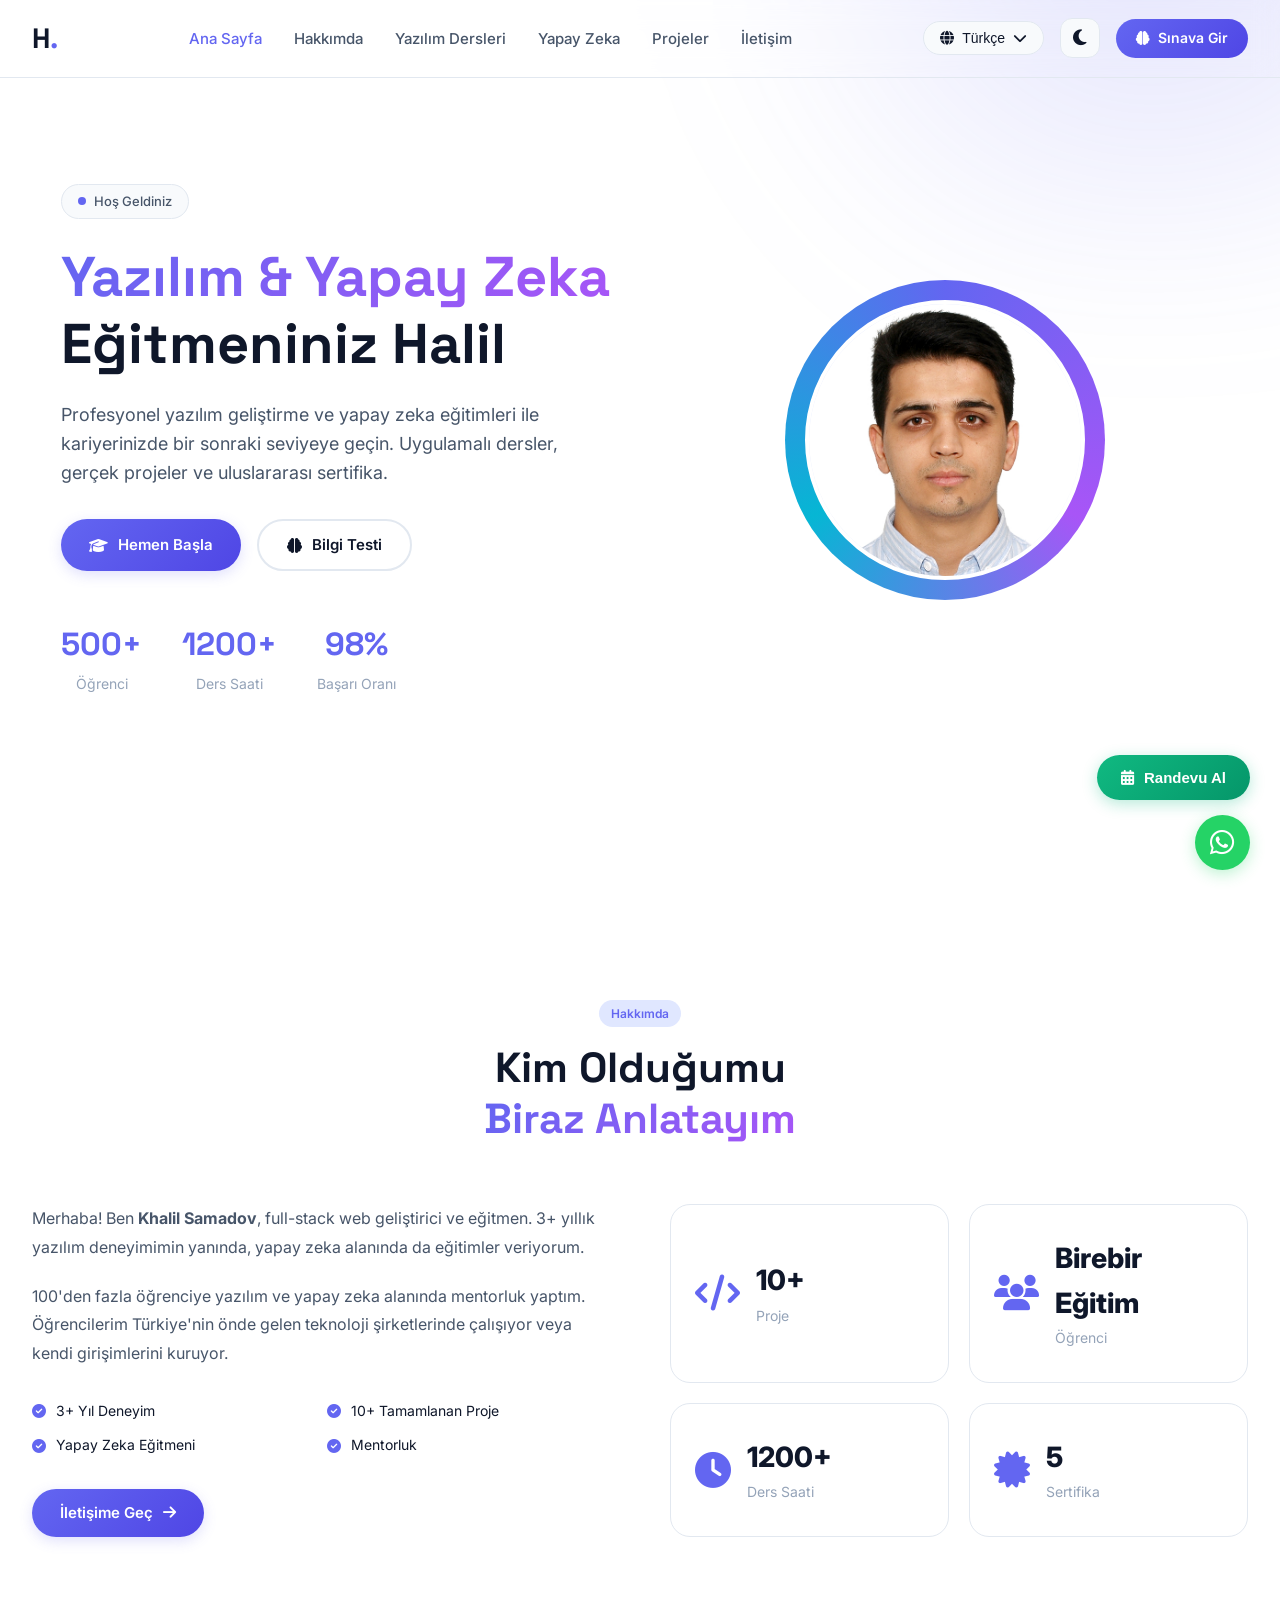
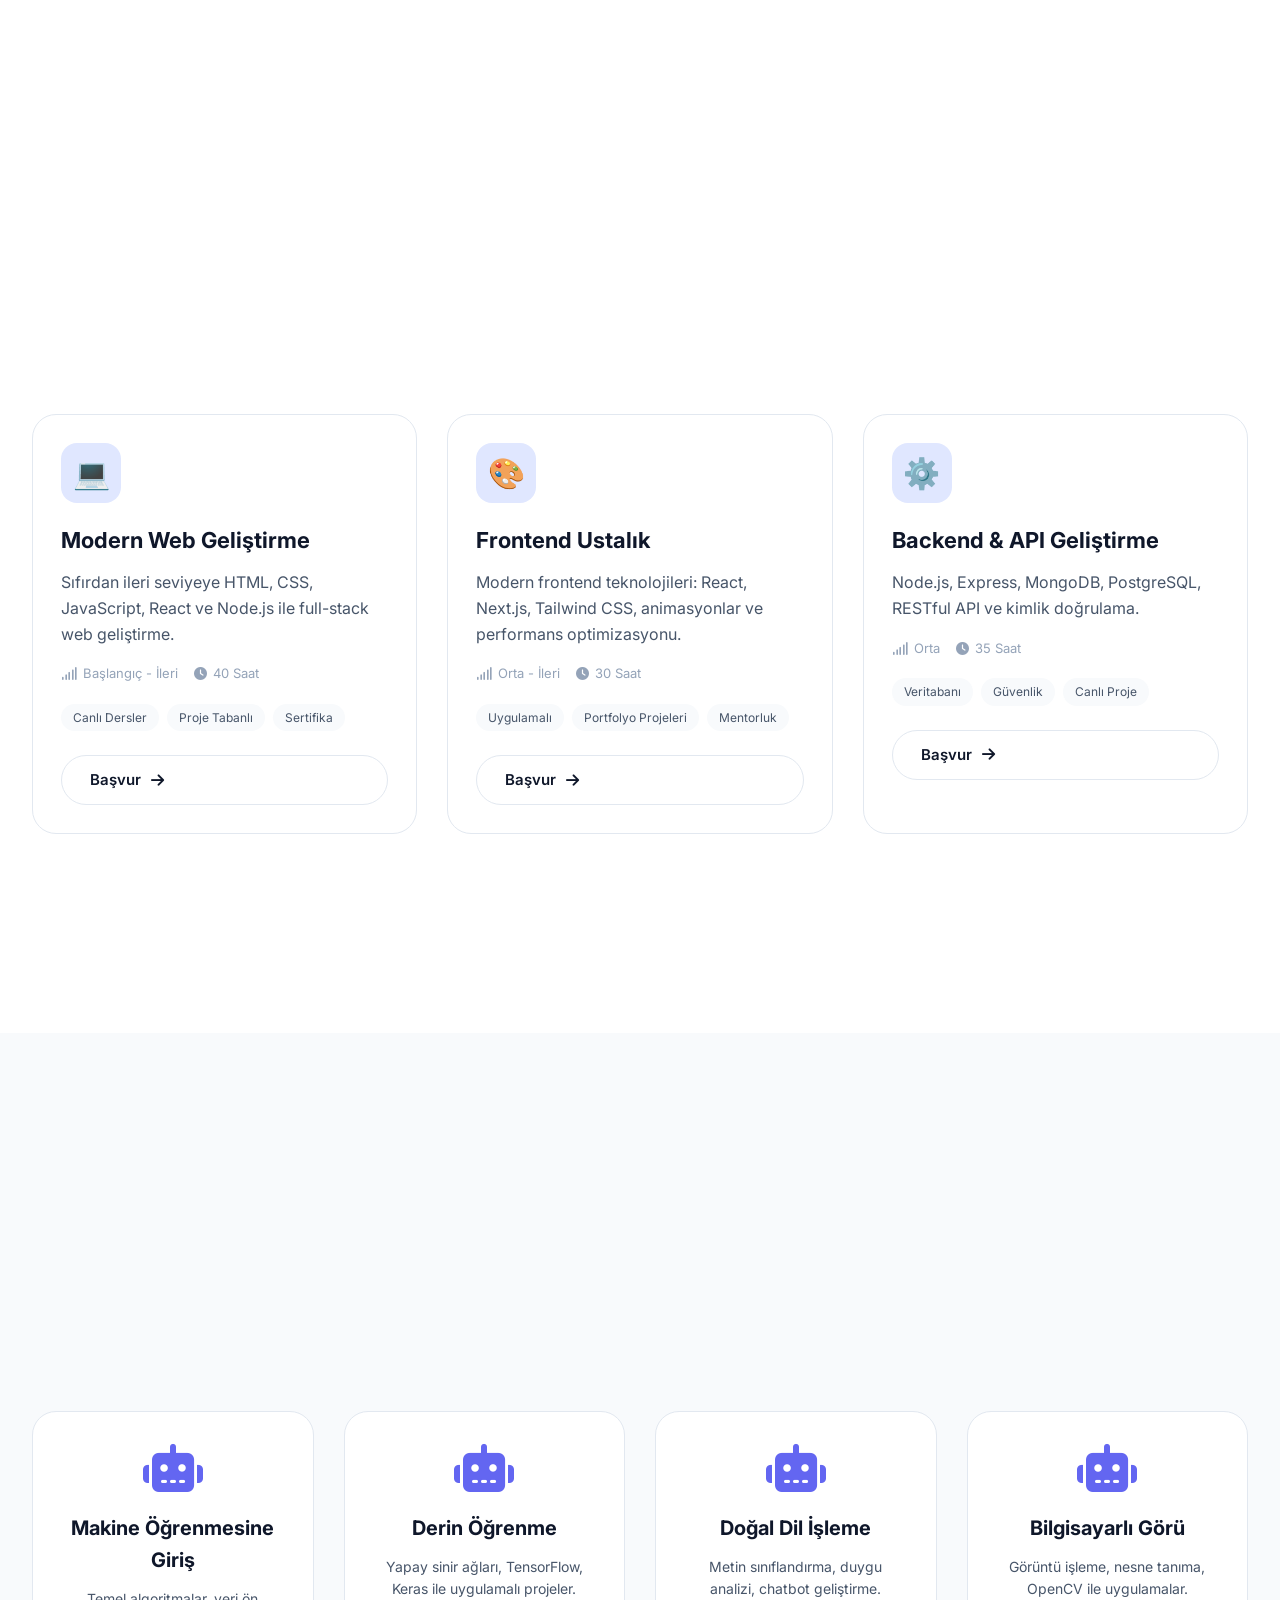
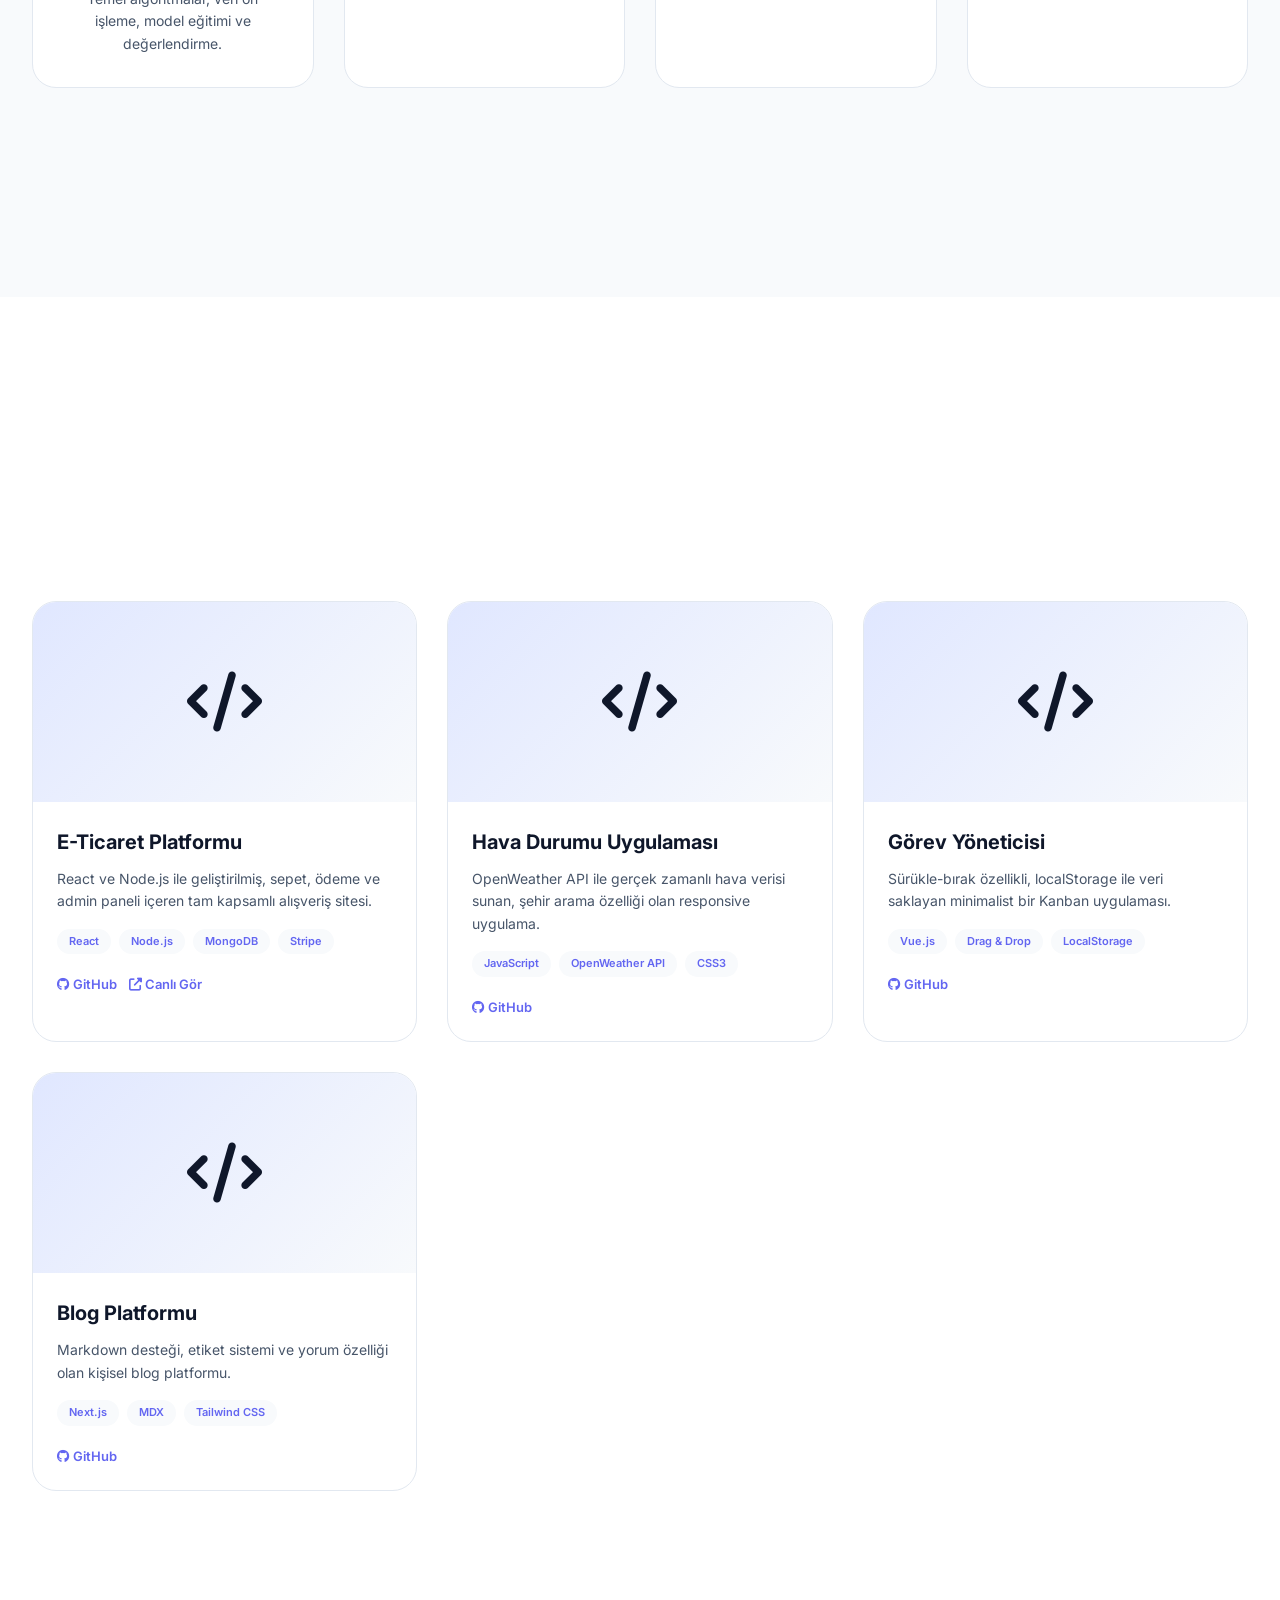
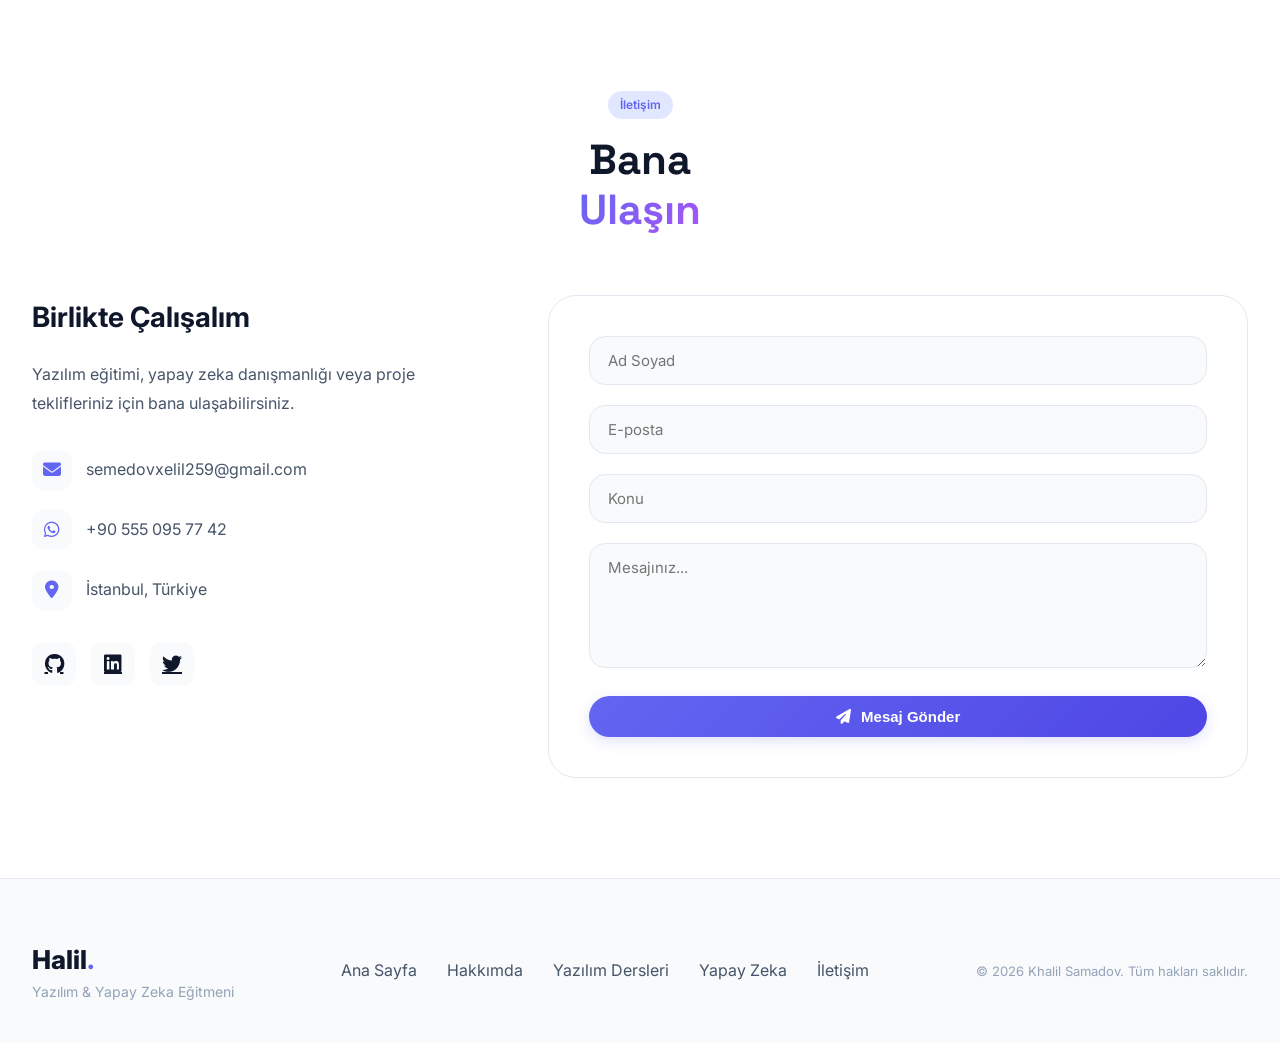
==== commit a4894e88: "güncellendi" ====
--- a/index.html
+++ b/index.html
@@ -28,6 +28,14 @@
 
   <!-- Ana CSS -->
   <link rel="stylesheet" href="style.css">
+  <script type="application/ld+json">
+  {
+    "@context": "https://schema.org",
+    "@type": "WebSite",
+    "name": "Eğitmen Halil",
+    "url": "https://www.egitmenhalil.com/"
+  }
+  </script>
 </head>
 <body>
 
--- a/style.css
+++ b/style.css
@@ -1266,6 +1266,7 @@
 }
 
 /* ========== RESPONSIVE ========== */
+/* ========== RESPONSIVE ========== */
 @media (max-width: 1024px) {
   .hero-title { font-size: 44px; }
   .section-title { font-size: 36px; }
@@ -1276,32 +1277,271 @@
   .nav-links { display: none; }
   .mobile-menu-btn { display: block; }
   .lang-dropdown { order: -1; }
-  .hero .container { grid-template-columns: 1fr; text-align: center; }
-  .hero-desc { margin-left: auto; margin-right: auto; }
-  .hero-buttons { justify-content: center; }
-  .hero-stats { justify-content: center; }
-  .about-grid { grid-template-columns: 1fr; }
-  .contact-grid { grid-template-columns: 1fr; }
-  .footer-content { flex-direction: column; text-align: center; }
-  .hero-title { font-size: 36px; }
-  .section-title { font-size: 30px; }
-  .container { padding: 0 20px; }
-  section { padding: 60px 0; }
-  .avatar-ring { width: 240px; height: 240px; }
-  .avatar-inner { width: 200px; height: 200px; font-size: 70px; }
-  .appointment-float { bottom: 100px; right: 20px; }
-  .appointment-btn { padding: 10px 18px; font-size: 13px; }
-  .modal-content { width: 95%; margin: 20px; }
-  .lang-dropdown-menu { right: -50px; min-width: 150px; }
-  .detail-title { font-size: 22px; }
-  .detail-buttons { flex-direction: column; }
-  .detail-buttons .btn { width: 100%; justify-content: center; }
+  
+  .hero .container { 
+    grid-template-columns: 1fr; 
+    text-align: center; 
+    gap: 30px;
+  }
+  .hero-content { 
+    order: 2; 
+  }
+  .hero-image { 
+    order: 1; 
+  }
+  .hero-desc { 
+    margin-left: auto; 
+    margin-right: auto; 
+  }
+  .hero-buttons { 
+    justify-content: center; 
+    flex-wrap: wrap;
+  }
+  .hero-stats { 
+    justify-content: center; 
+    flex-wrap: wrap;
+    gap: 20px;
+  }
+  .stat {
+    flex: 1;
+    min-width: 80px;
+  }
+  .stat-number {
+    font-size: 24px;
+  }
+  .stat-label {
+    font-size: 12px;
+  }
+  
+  .hero-title {
+    font-size: 32px;
+  }
+  .hero-desc {
+    font-size: 15px;
+    padding: 0 10px;
+  }
+  
+  .section-title { 
+    font-size: 28px; 
+  }
+  .section-desc {
+    font-size: 14px;
+    padding: 0 15px;
+  }
+  
+  .about-grid { 
+    grid-template-columns: 1fr; 
+    gap: 30px;
+  }
+  .about-features {
+    grid-template-columns: 1fr;
+  }
+  .about-stats {
+    grid-template-columns: repeat(2, 1fr);
+    gap: 12px;
+  }
+  .stat-card {
+    padding: 16px;
+  }
+  .stat-card i {
+    font-size: 28px;
+  }
+  .stat-value {
+    font-size: 22px;
+  }
+  
+  .contact-grid { 
+    grid-template-columns: 1fr; 
+    gap: 30px;
+  }
+  .contact-form {
+    padding: 24px;
+  }
+  .footer-content { 
+    flex-direction: column; 
+    text-align: center; 
+  }
+  .footer-links {
+    justify-content: center;
+  }
+  
+  .container { 
+    padding: 0 16px; 
+  }
+  section { 
+    padding: 50px 0; 
+  }
+  
+  .avatar-ring { 
+    width: 200px; 
+    height: 200px; 
+  }
+  .avatar-inner { 
+    width: 170px; 
+    height: 170px; 
+    font-size: 60px; 
+  }
+  
+  .appointment-float { 
+    bottom: 80px; 
+    right: 16px; 
+  }
+  .appointment-btn { 
+    padding: 10px 16px; 
+    font-size: 12px; 
+  }
+  
+  .modal-content { 
+    width: 95%; 
+    margin: 20px; 
+    max-width: none;
+  }
+  .detail-modal-content {
+    max-width: 95%;
+  }
+  .detail-title {
+    font-size: 20px;
+  }
+  .detail-buttons { 
+    flex-direction: column; 
+  }
+  .detail-buttons .btn { 
+    width: 100%; 
+    justify-content: center; 
+  }
+  
+  .lang-dropdown-menu {
+    right: -20px;
+    min-width: 140px;
+  }
+  
+  .courses-grid { 
+    grid-template-columns: 1fr; 
+    gap: 20px;
+  }
+  .projects-grid { 
+    grid-template-columns: 1fr; 
+    gap: 20px;
+  }
+  .ai-grid { 
+    grid-template-columns: 1fr; 
+    gap: 20px;
+  }
+  
+  .course-card, .ai-card, .project-card {
+    padding: 20px;
+  }
+  .course-card h3, .ai-card h3, .project-card h3 {
+    font-size: 18px;
+  }
+  .course-card p, .ai-card p, .project-content p {
+    font-size: 13px;
+  }
+  
+  .search-box {
+    max-width: 90%;
+  }
+  .search-box input {
+    font-size: 14px;
+    padding: 10px;
+  }
+  
+  .btn {
+    padding: 10px 20px;
+    font-size: 13px;
+  }
+  .btn-large {
+    padding: 12px 24px;
+    font-size: 14px;
+  }
+  
+  .hero-badge {
+    font-size: 11px;
+    padding: 4px 12px;
+  }
+  
+  .section-header {
+    margin-bottom: 30px;
+  }
+  .section-tag {
+    font-size: 11px;
+  }
 }
 
 @media (max-width: 480px) {
-  .courses-grid { grid-template-columns: 1fr; }
-  .projects-grid { grid-template-columns: 1fr; }
-  .ai-grid { grid-template-columns: 1fr; }
-  .lang-dropdown-btn { padding: 6px 12px; font-size: 12px; }
-  .lang-dropdown-menu { min-width: 140px; right: -60px; }
-}+  .hero-title { 
+    font-size: 28px; 
+  }
+  .section-title { 
+    font-size: 24px; 
+  }
+  .stat-number {
+    font-size: 20px;
+  }
+  .stat-label {
+    font-size: 10px;
+  }
+  
+  .about-stats {
+    grid-template-columns: 1fr;
+  }
+  
+  .avatar-ring { 
+    width: 150px; 
+    height: 150px; 
+  }
+  .avatar-inner { 
+    width: 130px; 
+    height: 130px; 
+    font-size: 50px; 
+  }
+  
+  .lang-dropdown-btn { 
+    padding: 5px 10px; 
+    font-size: 11px; 
+  }
+  .lang-dropdown-menu { 
+    min-width: 130px; 
+    right: -30px;
+  }
+  .lang-option {
+    font-size: 12px;
+    padding: 8px 12px;
+  }
+  
+  .modal-header h3 {
+    font-size: 16px;
+  }
+  .modal-body {
+    padding: 16px;
+  }
+  
+  .appointment-float {
+    bottom: 70px;
+    right: 12px;
+  }
+  .appointment-btn {
+    padding: 8px 14px;
+    font-size: 11px;
+  }
+  .appointment-btn i {
+    font-size: 12px;
+  }
+  
+  .whatsapp-float {
+    bottom: 20px;
+    right: 16px;
+    width: 45px;
+    height: 45px;
+    font-size: 24px;
+  }
+  
+  .back-to-top {
+    bottom: 20px;
+    left: 16px;
+    width: 40px;
+    height: 40px;
+    font-size: 18px;
+  }
+}
+
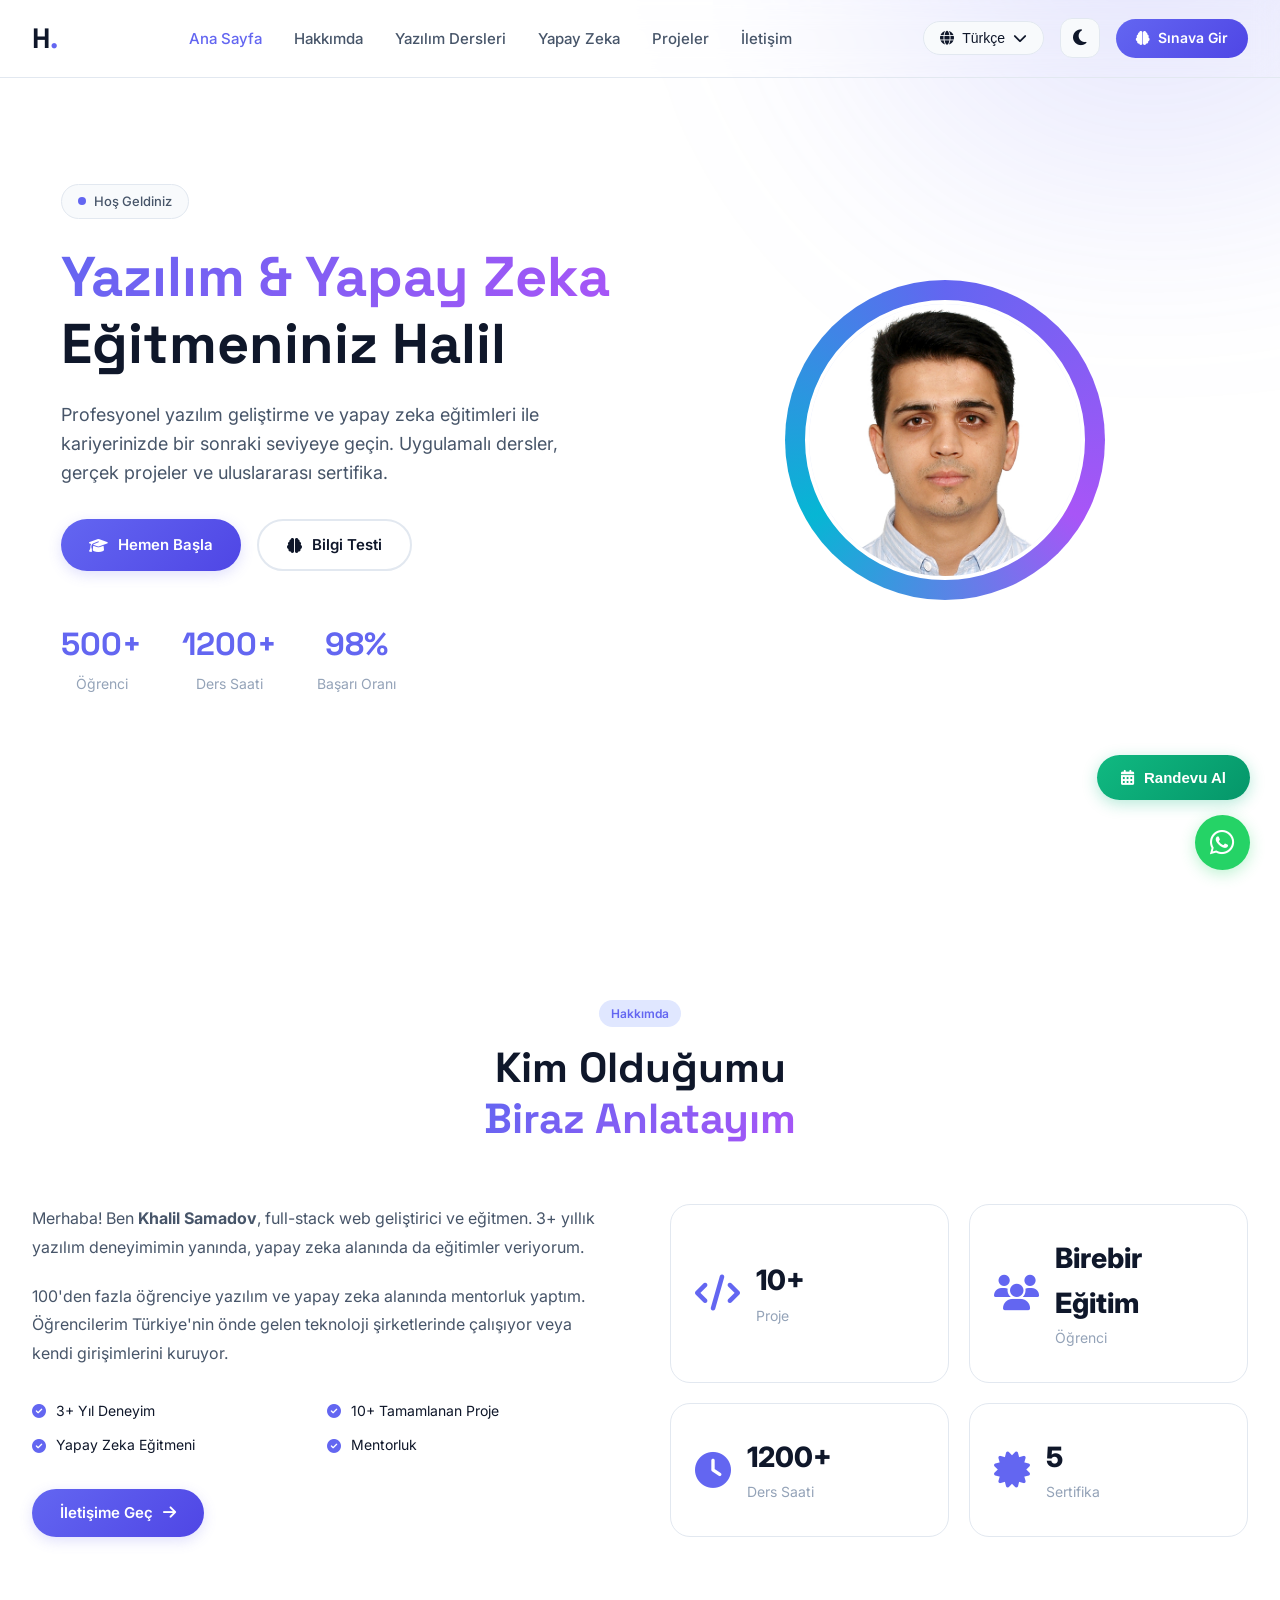
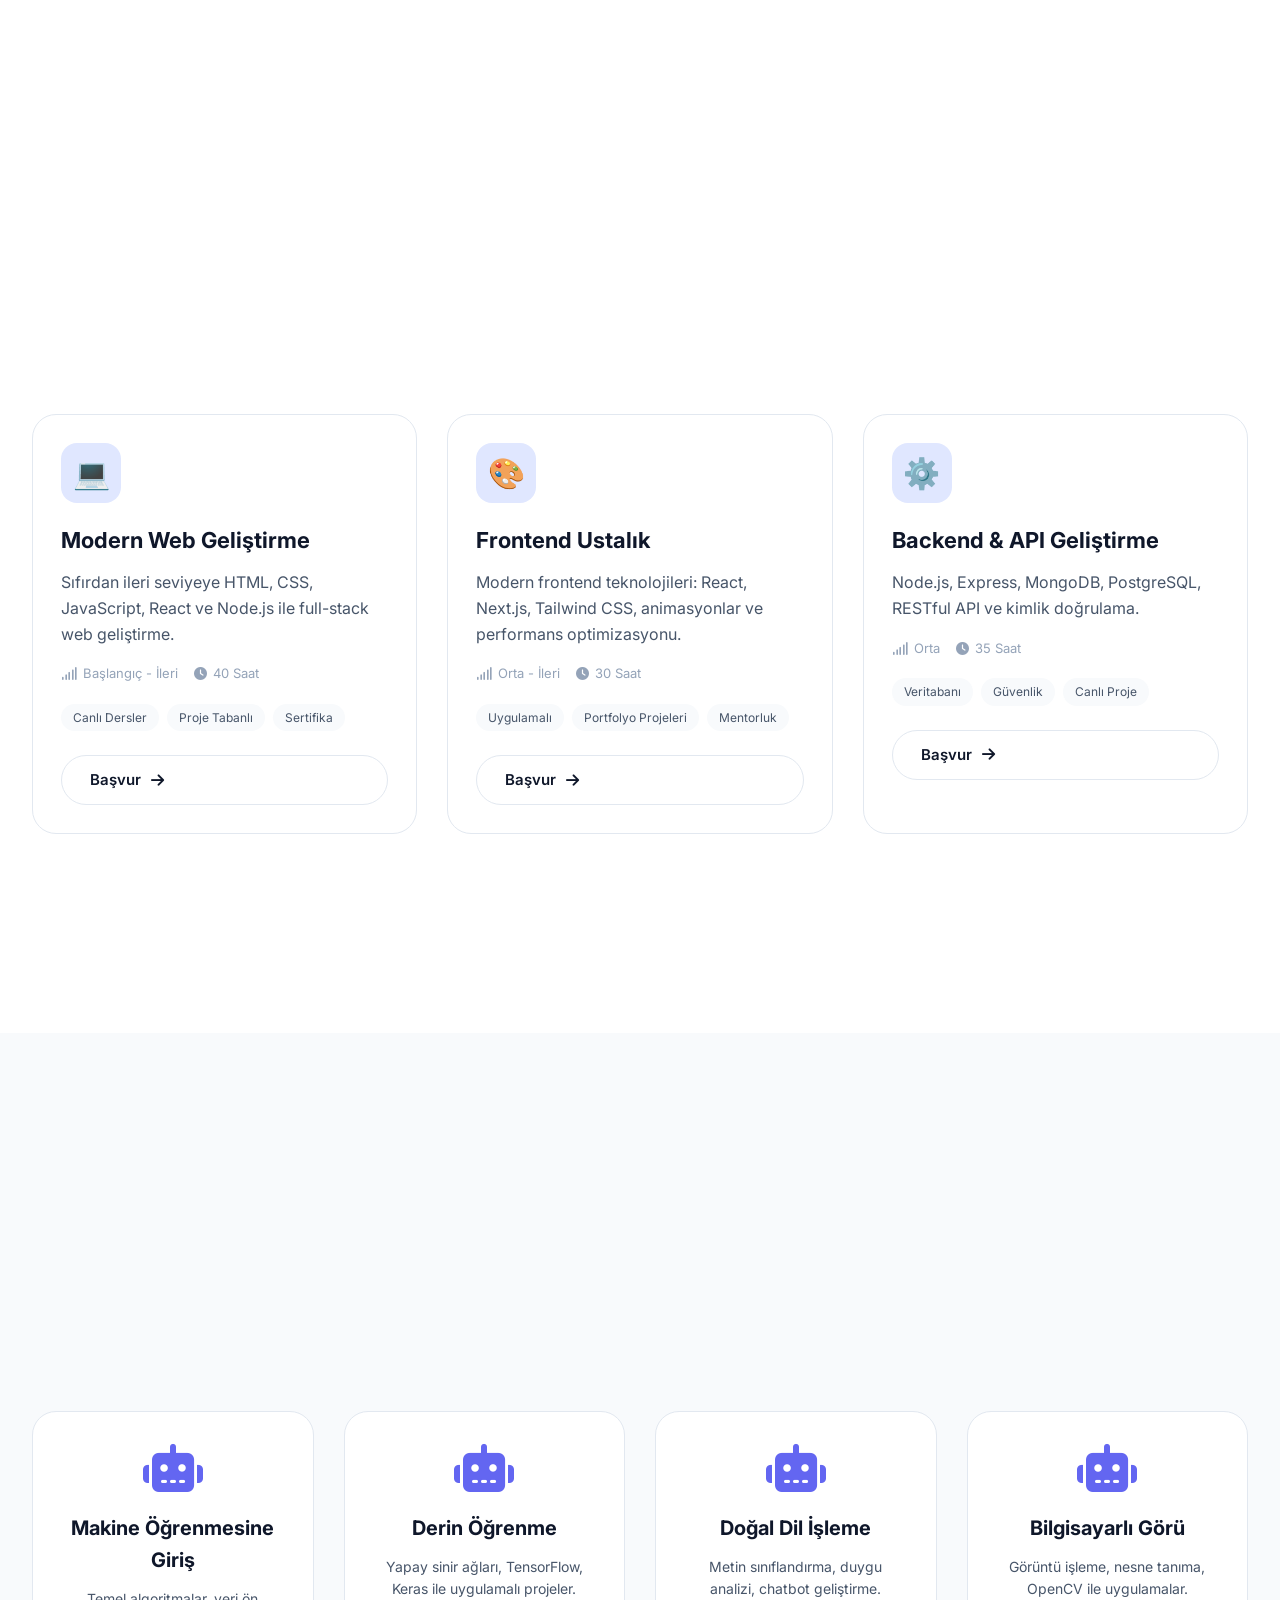
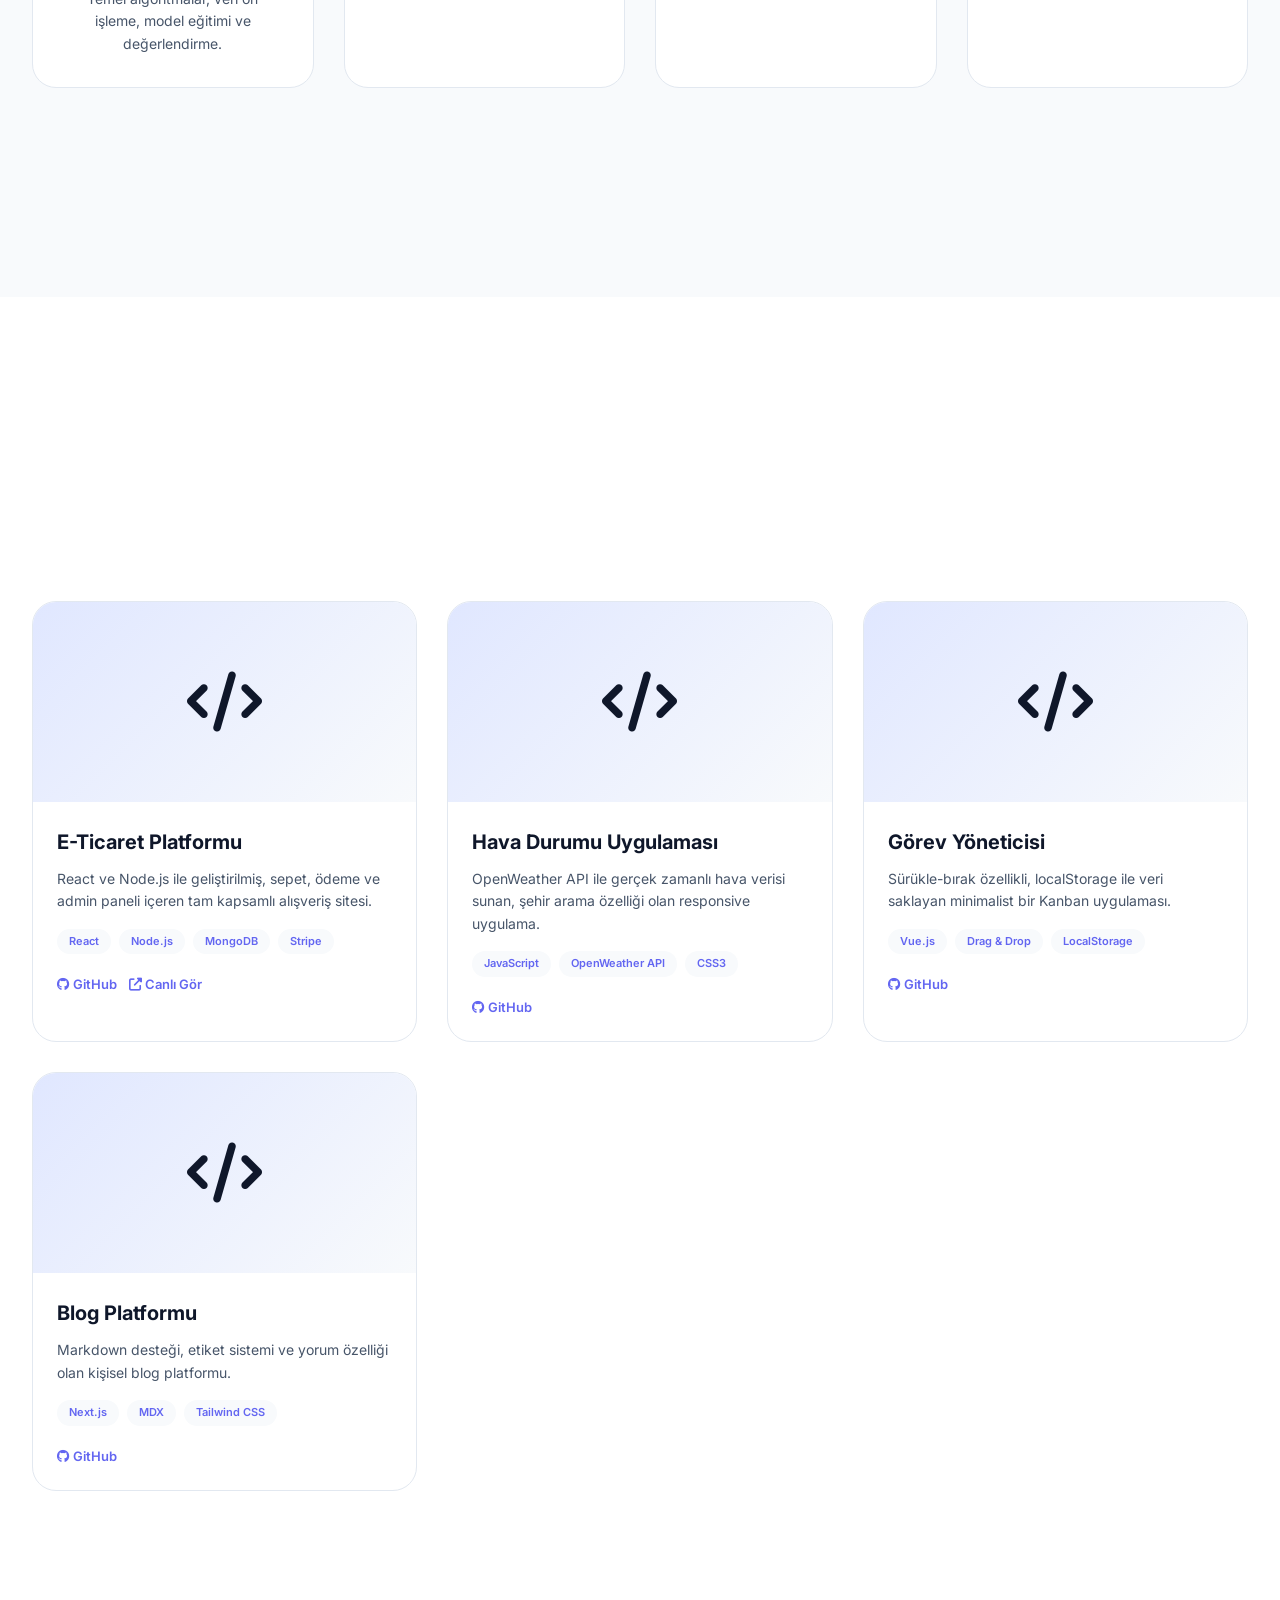
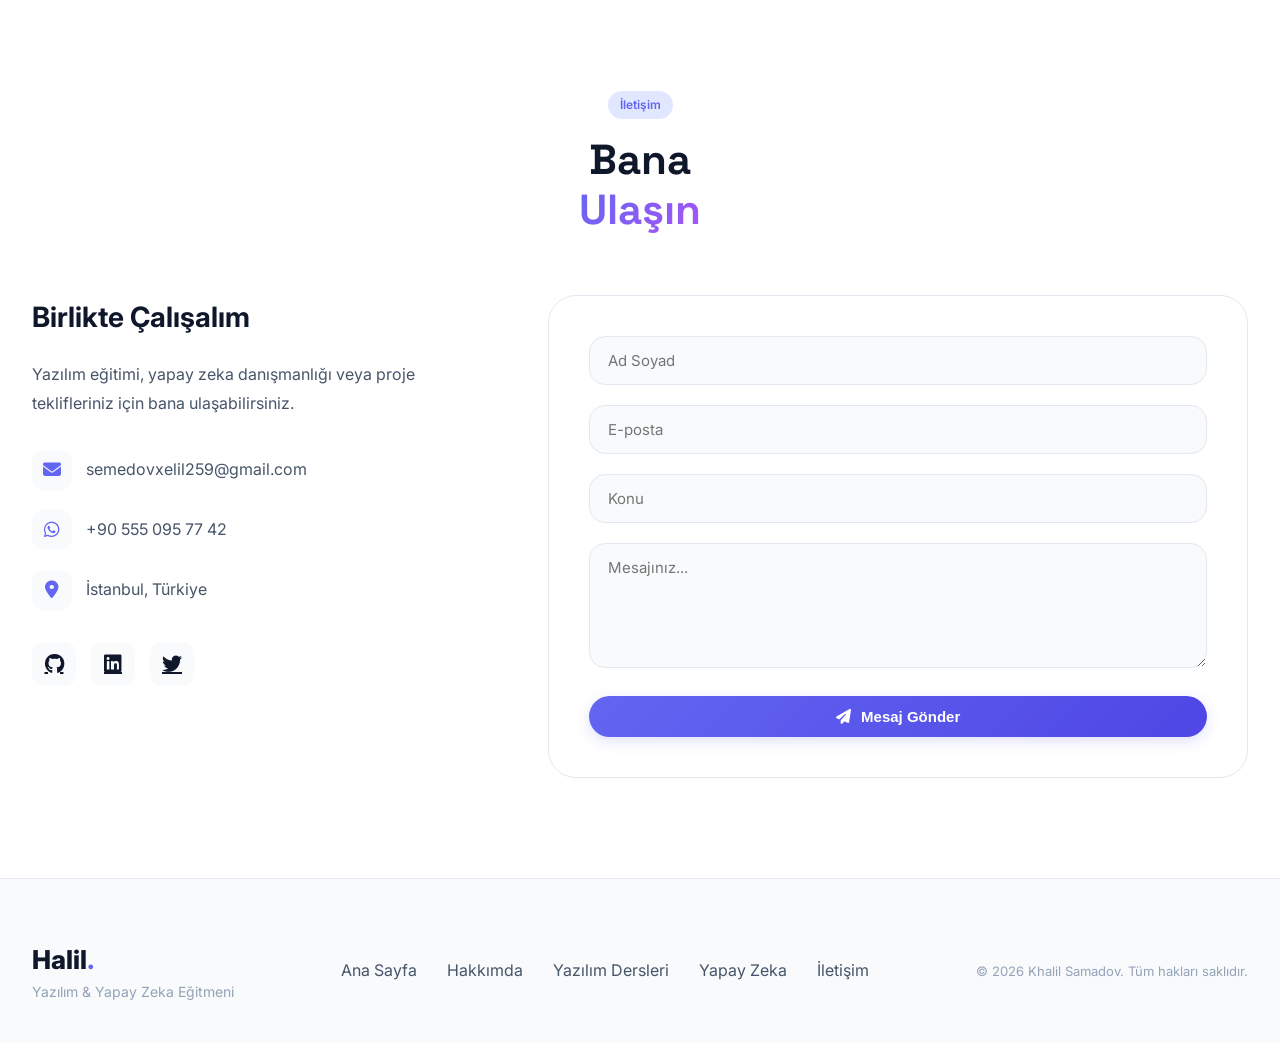
==== commit b24f8203: "güncellendi" ====
--- a/index.html
+++ b/index.html
@@ -25,7 +25,7 @@
 
   <!-- AOS Animation Library -->
   <link href="https://unpkg.com/aos@2.3.1/dist/aos.css" rel="stylesheet">
-
+  <link rel="icon" type="image/png" href="favicon.png">
   <!-- Ana CSS -->
   <link rel="stylesheet" href="style.css">
   <script type="application/ld+json">
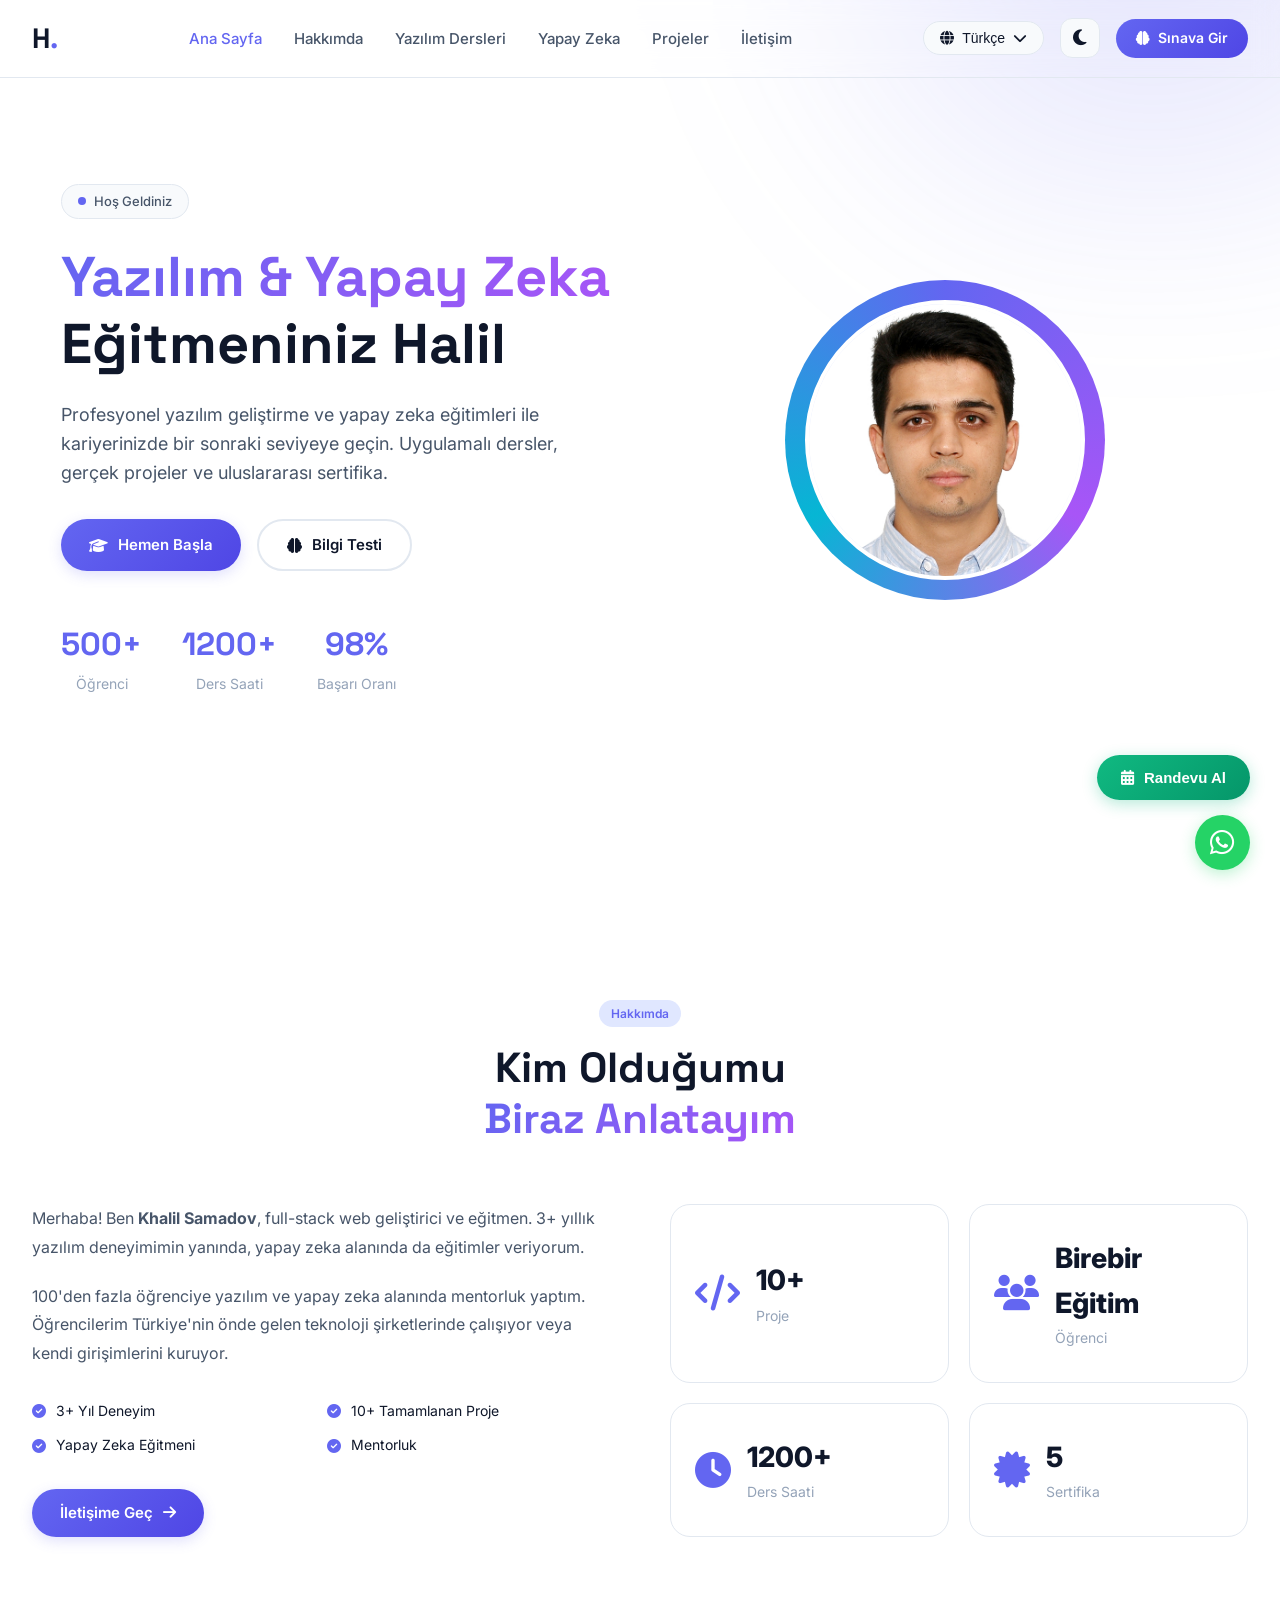
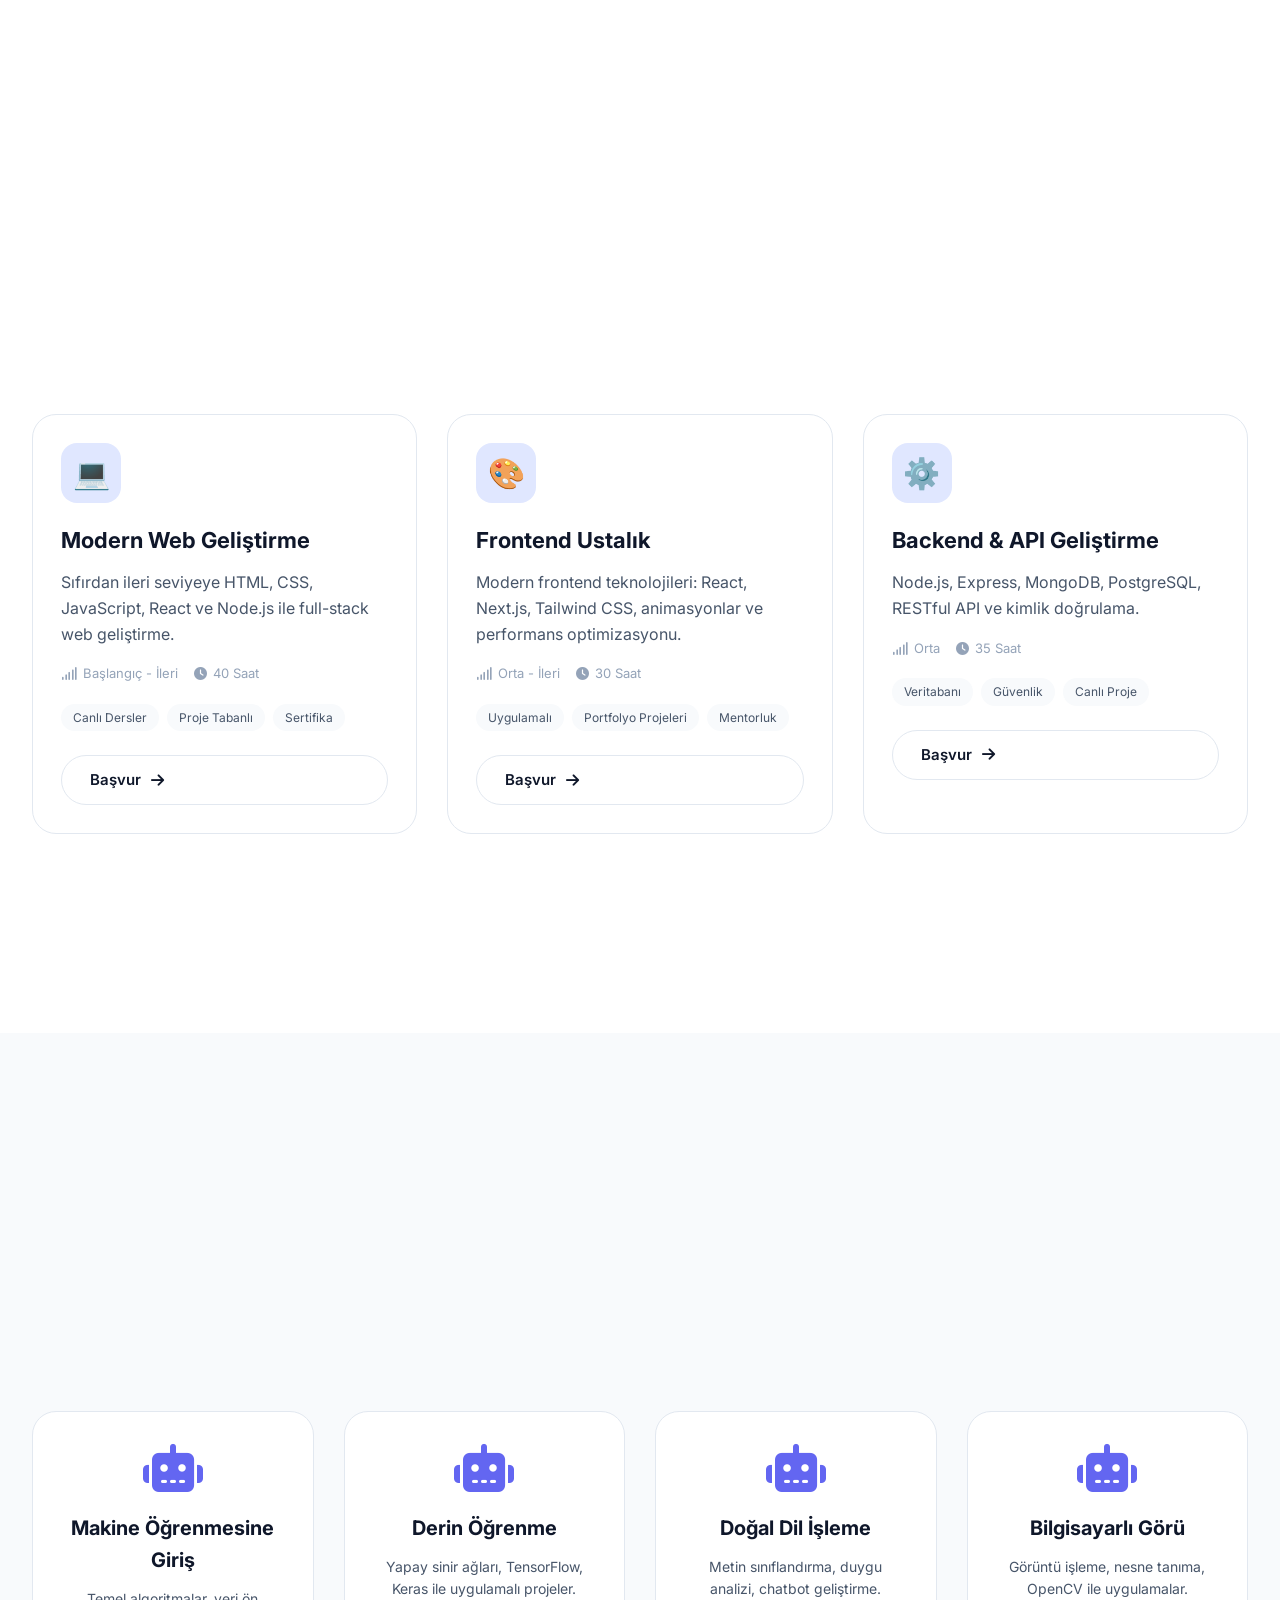
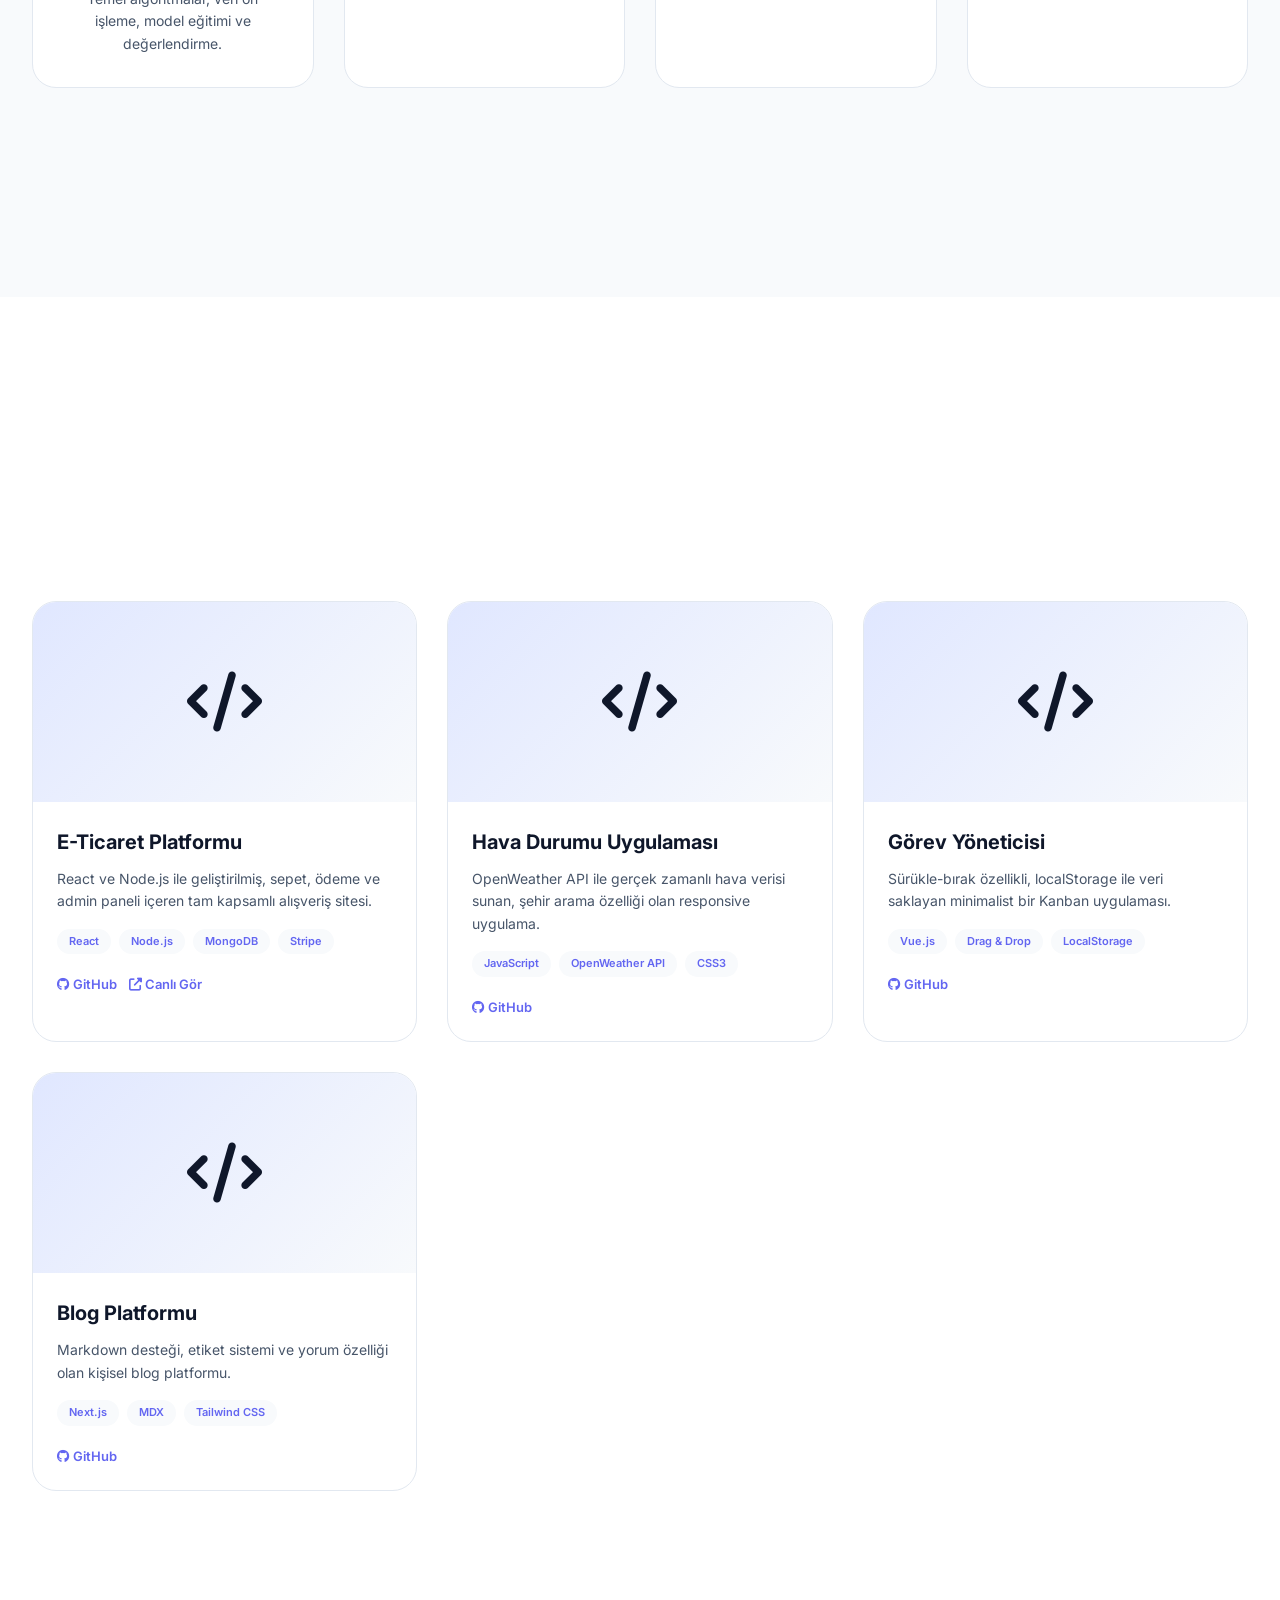
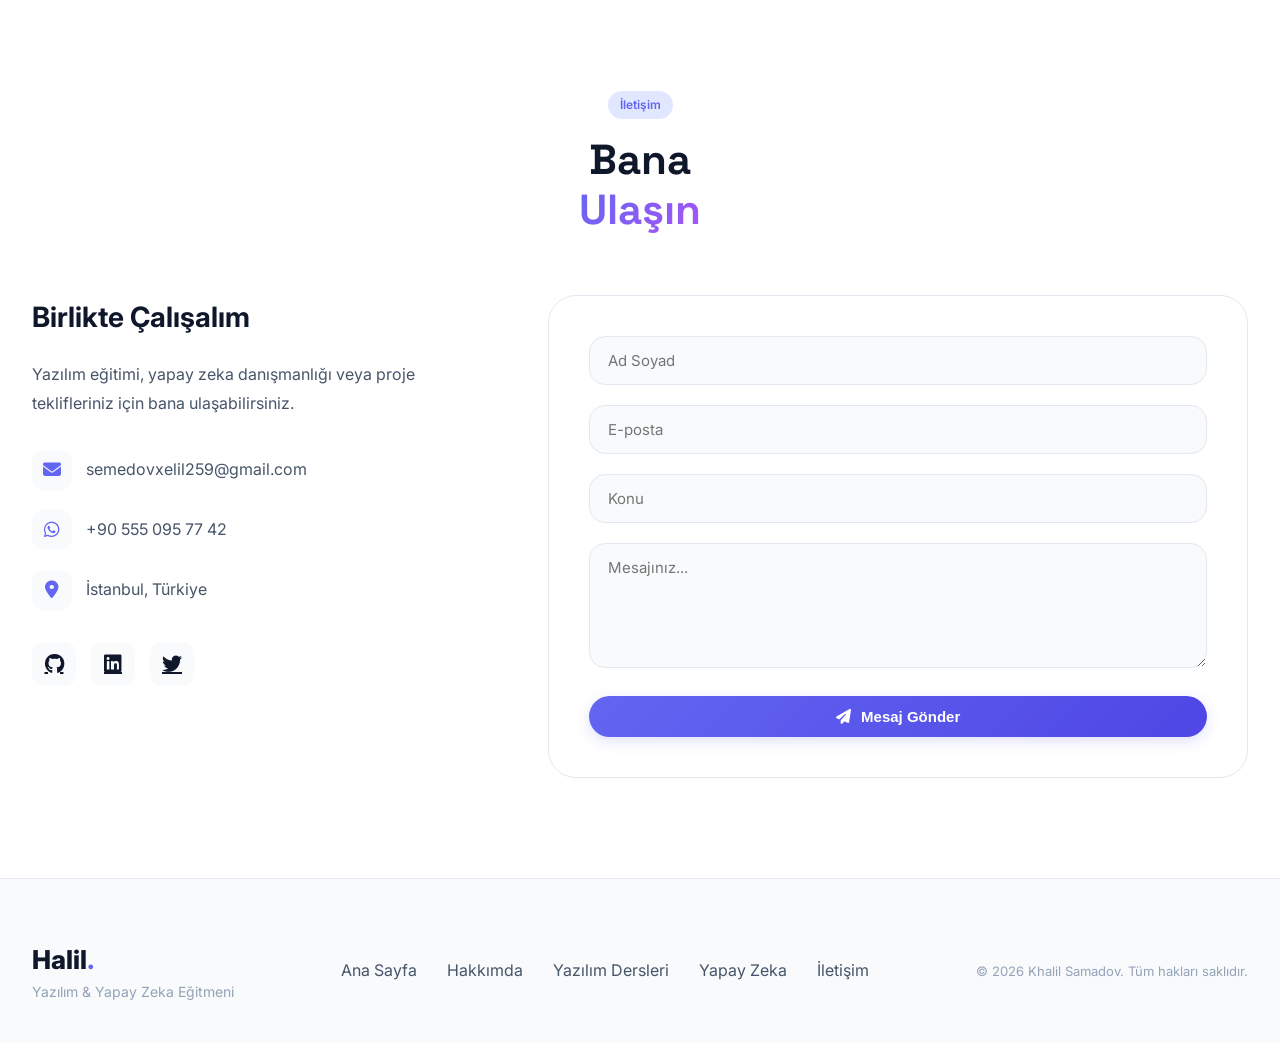
==== commit c76fe5db: "güncellendi" ====
--- a/index.html
+++ b/index.html
@@ -10,7 +10,7 @@
   <meta name="robots" content="index, follow">
 
   <!-- Open Graph / Social Media -->
-  <meta property="og:title" content="Eğitmen Halil | Yazılım & Yapay Zeka Eğitimleri">
+  <meta property="og:title" content="Eğitmen Halil | Yazılım & Yapay Zeka Eğitimleri | eğitmen halil">
   <meta property="og:description" content="Profesyonel yazılım ve yapay zeka eğitimleri. Sertifika programı, uygulamalı dersler.">
   <meta property="og:type" content="website">
   <meta property="og:url" content="https://egitmenhalil.com">
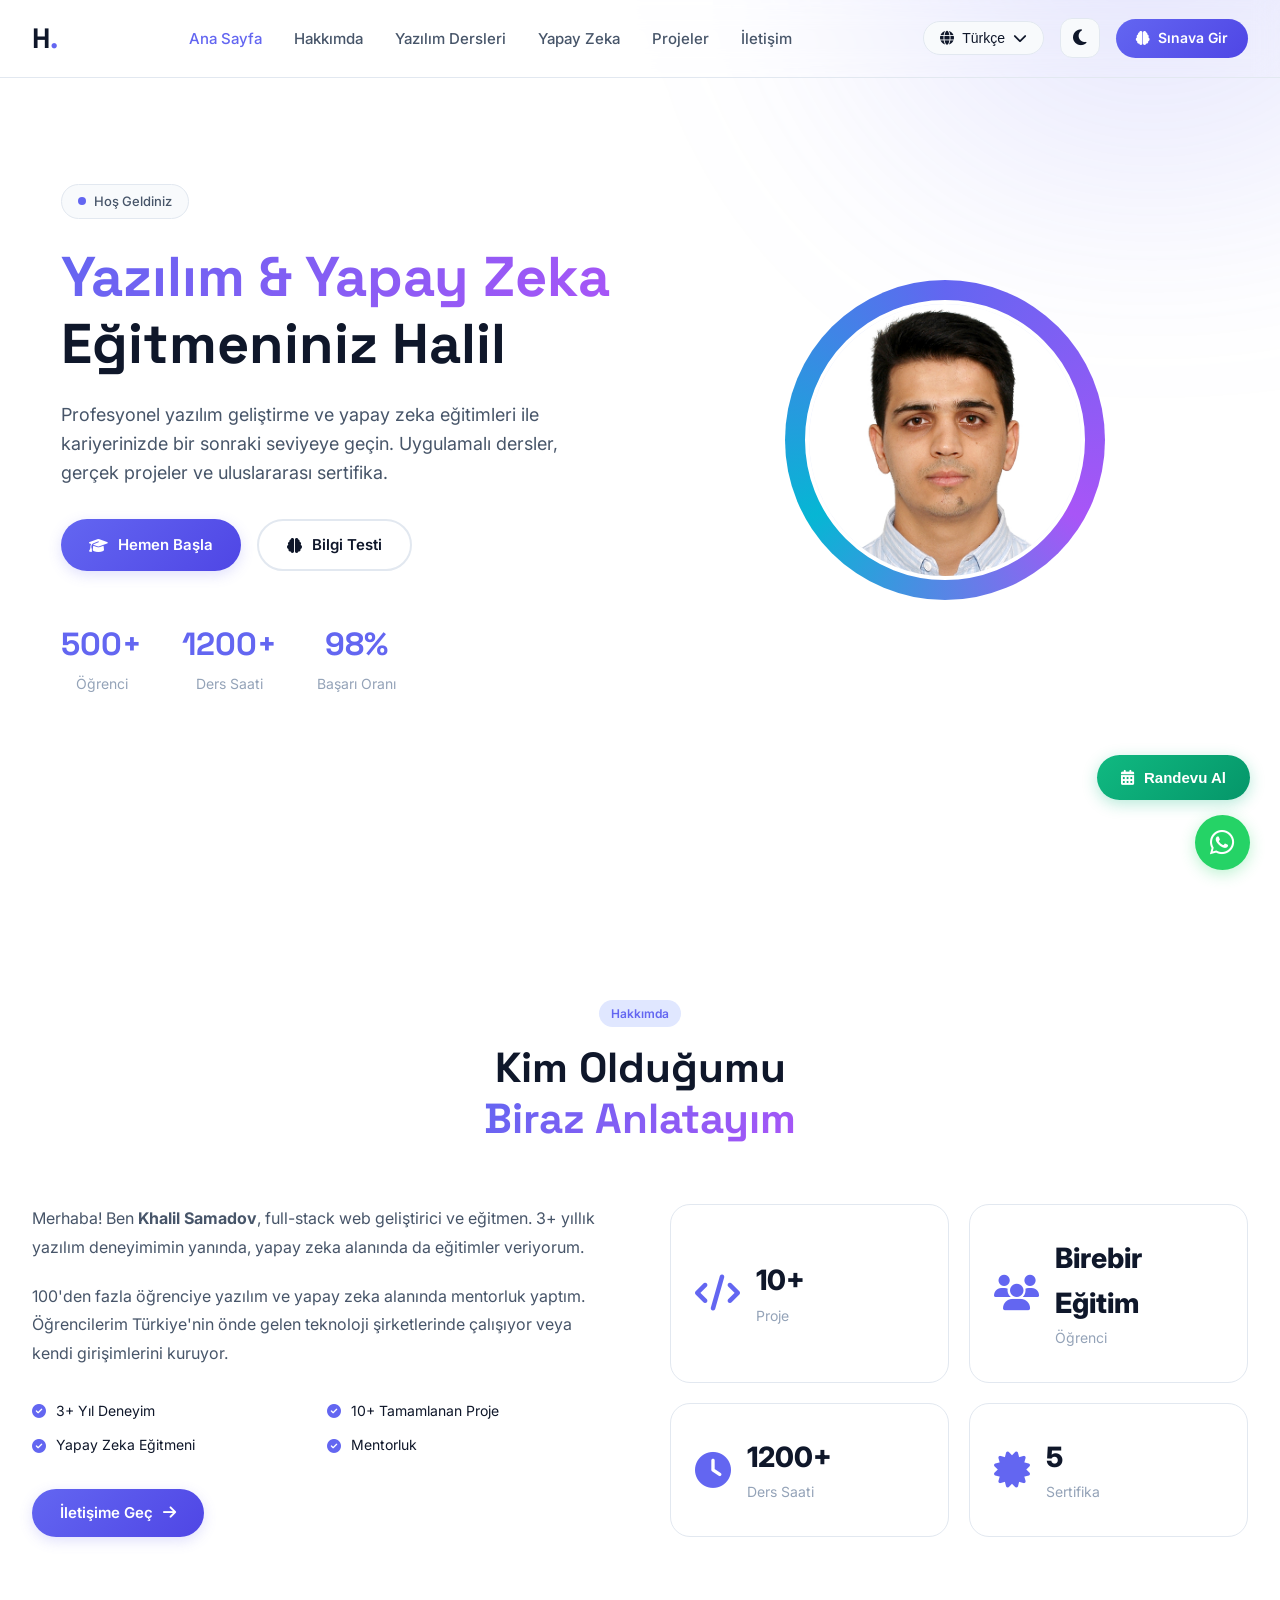
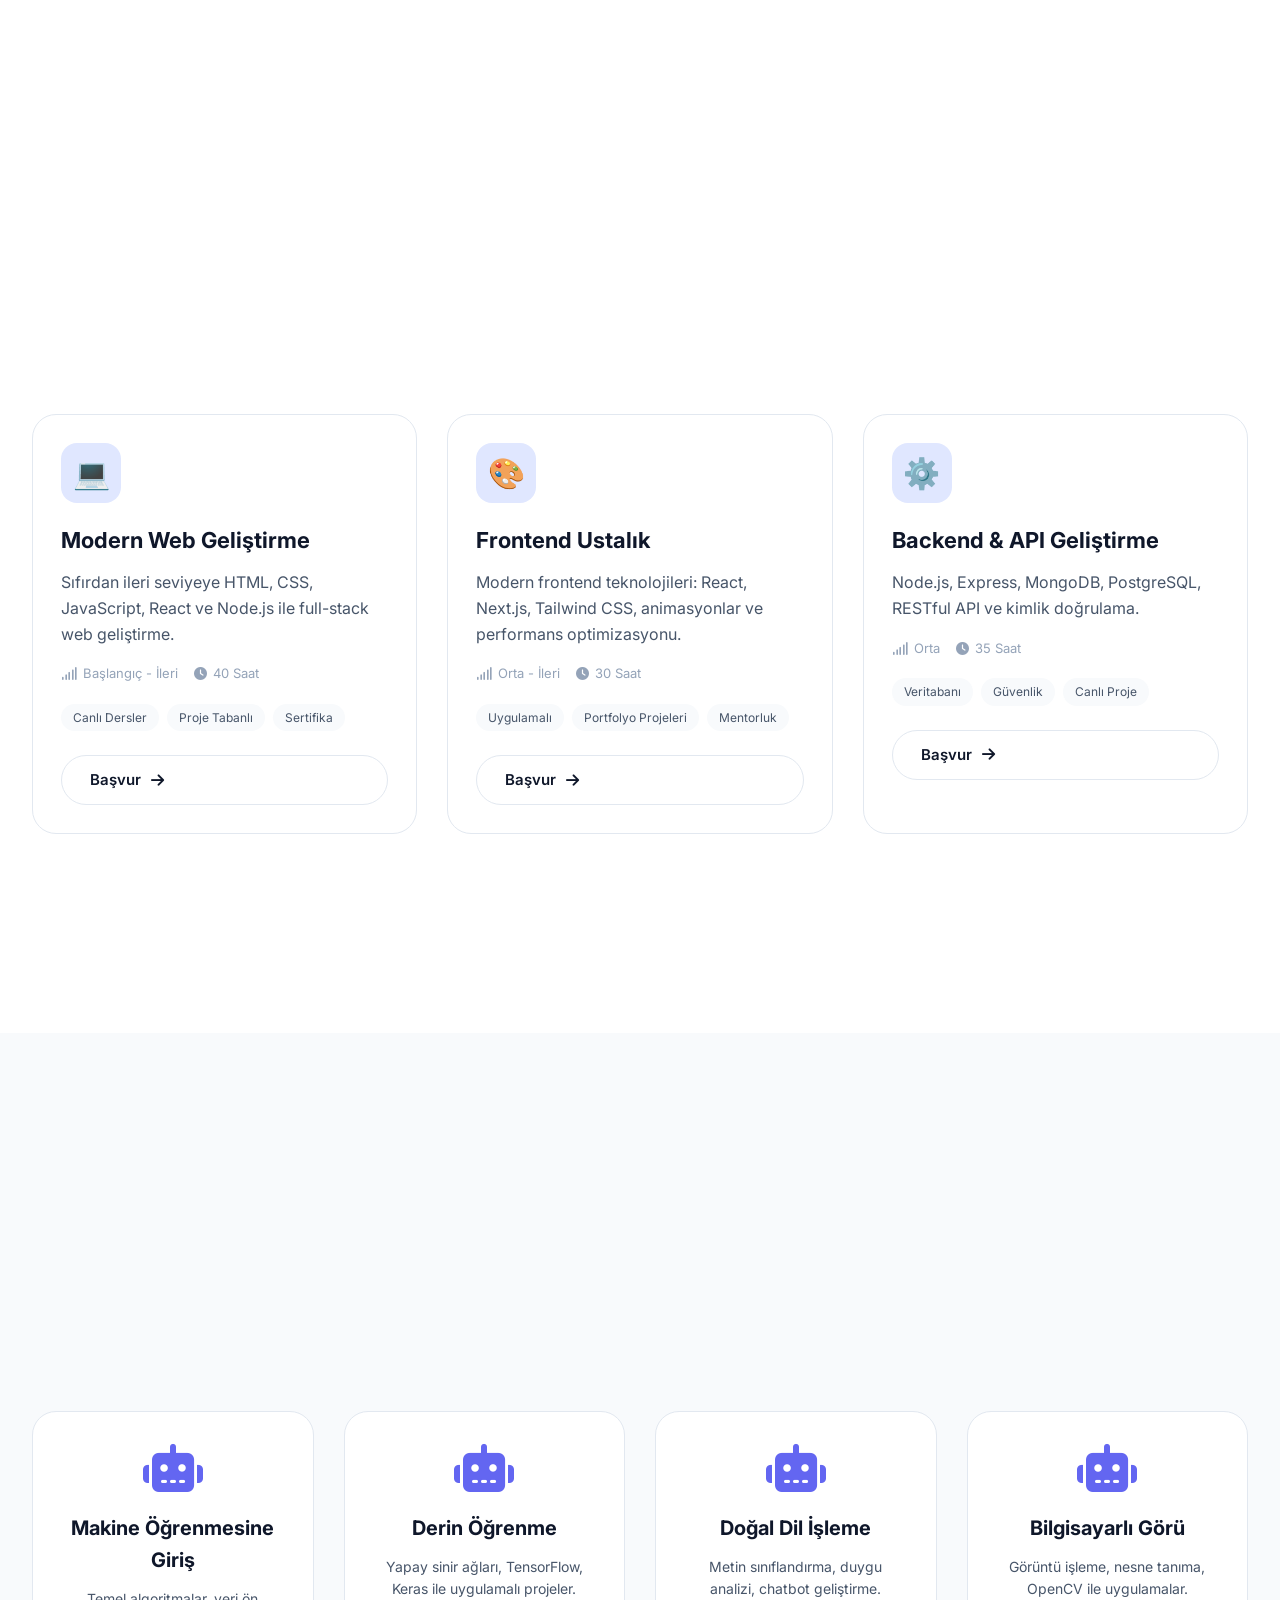
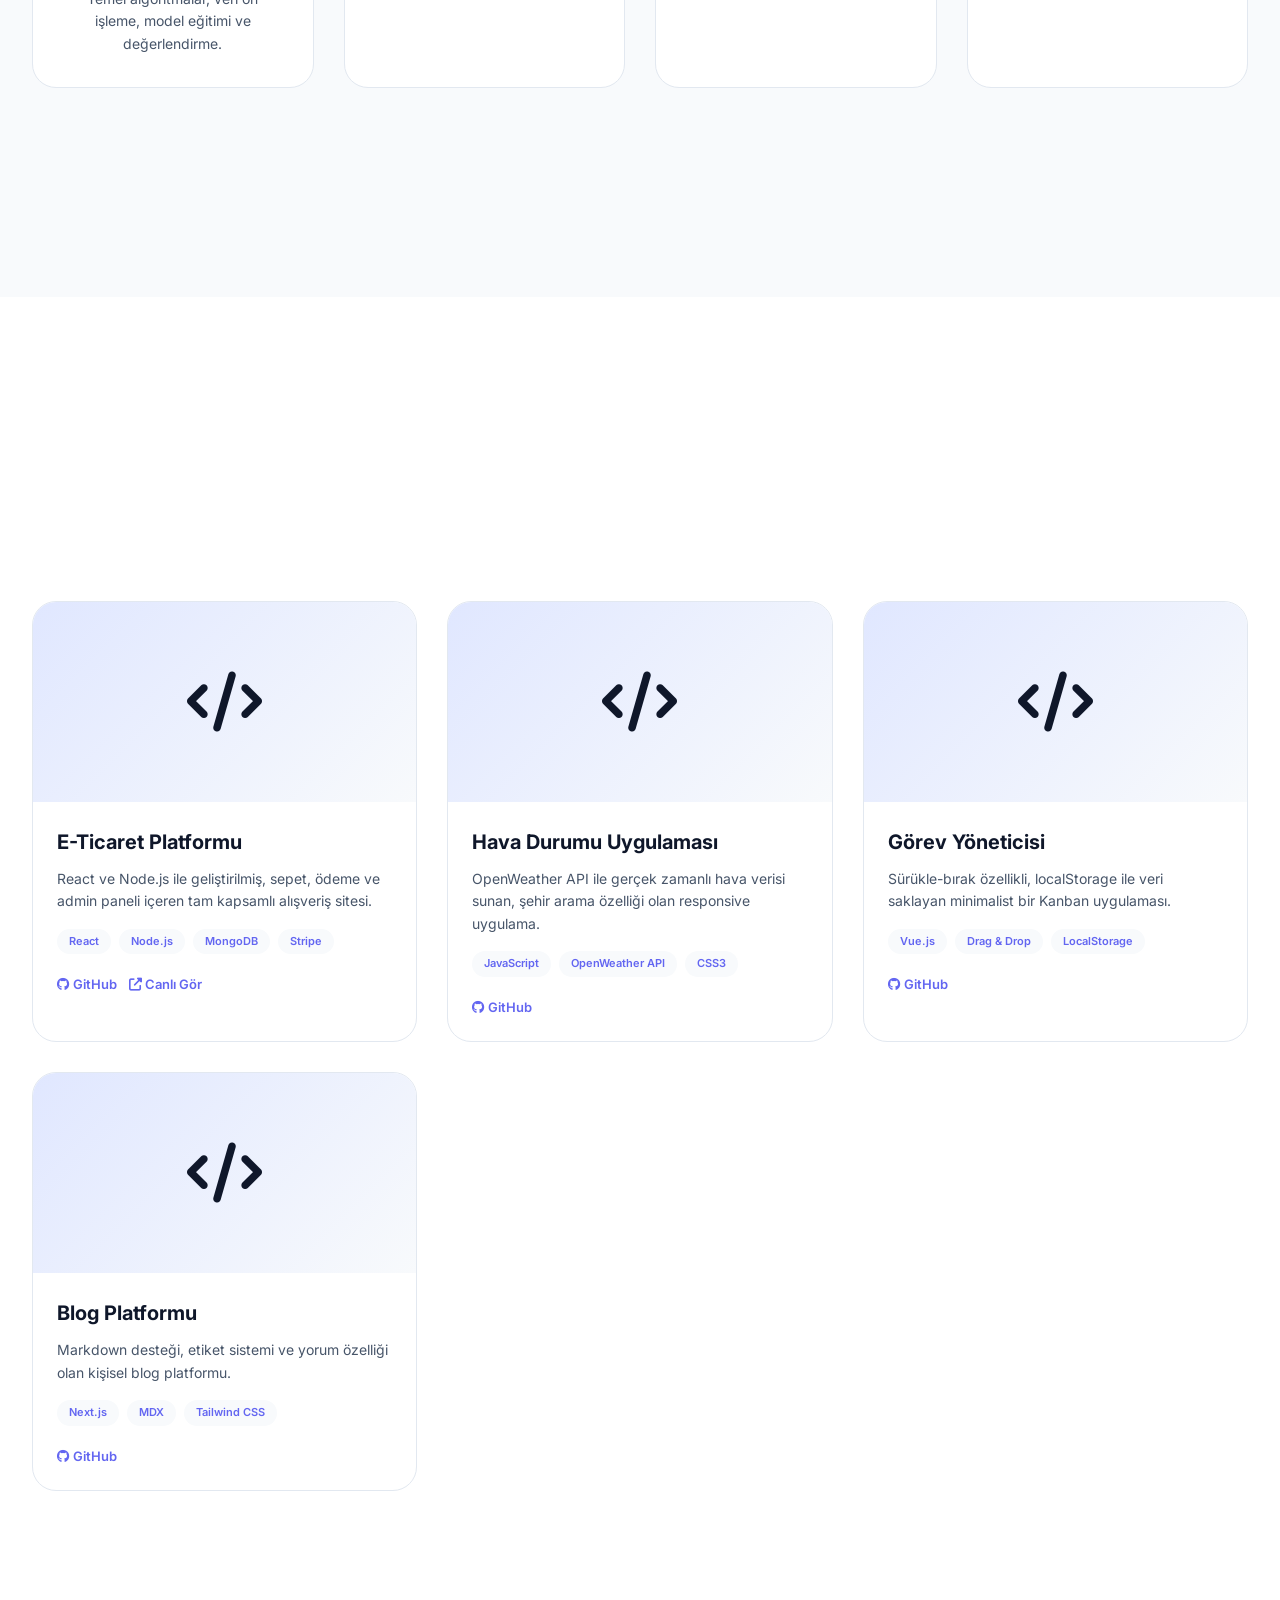
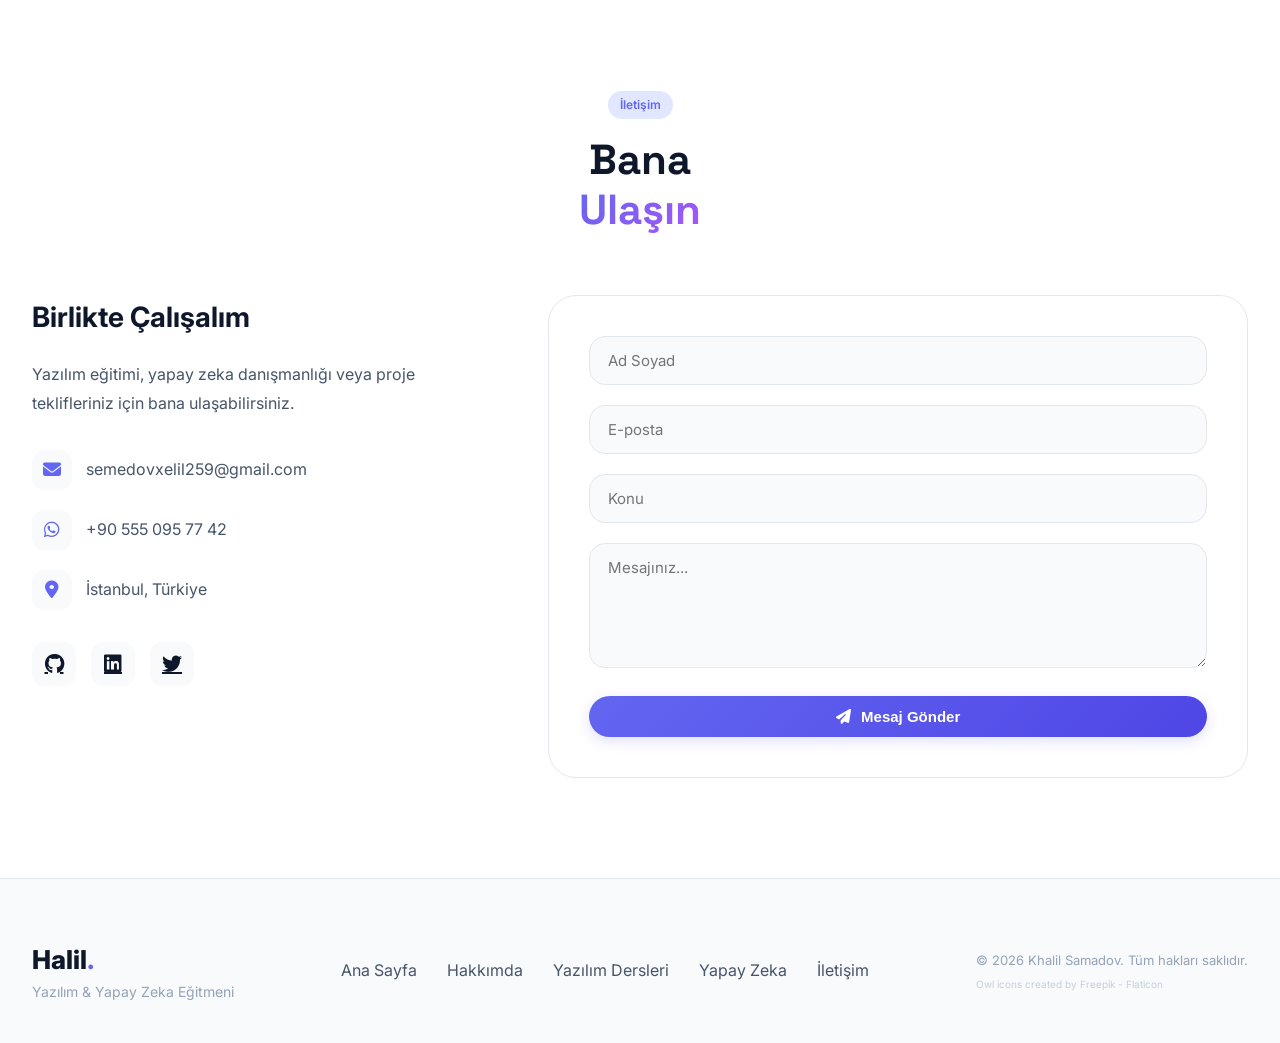
==== commit 8073bbd4: "güncellendi" ====
--- a/index.html
+++ b/index.html
@@ -9,24 +9,21 @@
   <meta name="author" content="Khalil Samadov">
   <meta name="robots" content="index, follow">
 
-  <!-- Open Graph / Social Media -->
-  <meta property="og:title" content="Eğitmen Halil | Yazılım & Yapay Zeka Eğitimleri | eğitmen halil">
+  <meta property="og:title" content="Eğitmen Halil | Yazılım & Yapay Zeka Eğitimleri | eğitmen halil |yazılım kursu| yazılım koçu|">
   <meta property="og:description" content="Profesyonel yazılım ve yapay zeka eğitimleri. Sertifika programı, uygulamalı dersler.">
   <meta property="og:type" content="website">
   <meta property="og:url" content="https://egitmenhalil.com">
 
-  <!-- Google Fonts -->
   <link rel="preconnect" href="https://fonts.googleapis.com">
   <link rel="preconnect" href="https://fonts.gstatic.com" crossorigin>
   <link href="https://fonts.googleapis.com/css2?family=Inter:opsz,wght@14..32,300;14..32,400;14..32,500;14..32,600;14..32,700;14..32,800&family=Space+Grotesk:wght@400;500;600;700&display=swap" rel="stylesheet">
 
-  <!-- Font Awesome 6 (CDN) -->
   <link rel="stylesheet" href="https://cdnjs.cloudflare.com/ajax/libs/font-awesome/6.5.1/css/all.min.css">
 
-  <!-- AOS Animation Library -->
   <link href="https://unpkg.com/aos@2.3.1/dist/aos.css" rel="stylesheet">
-  <link rel="icon" type="image/png" href="favicon.png">
-  <!-- Ana CSS -->
+  
+  <link rel="icon" type="image/png" href="owl.png">
+  
   <link rel="stylesheet" href="style.css">
   <script type="application/ld+json">
   {
@@ -39,13 +36,11 @@
 </head>
 <body>
 
-  <!-- ========== PRELOADER ========== -->
   <div class="preloader" id="preloader">
     <div class="preloader-spinner"></div>
     <p>Yükleniyor...</p>
   </div>
 
-  <!-- ========== NAVBAR ========== -->
   <nav class="navbar" id="navbar">
     <div class="container">
       <a href="#" class="logo">H<span>.</span></a>
@@ -58,7 +53,6 @@
         <li><a href="#contact" data-key="nav_contact">İletişim</a></li>
       </ul>
       <div class="nav-actions">
-        <!-- DİL DROPDOWN MENÜ -->
         <div class="lang-dropdown">
           <button class="lang-dropdown-btn" id="langDropdownBtn">
             <i class="fas fa-globe"></i> <span id="selectedLangText">Türkçe</span> <i class="fas fa-chevron-down"></i>
@@ -83,7 +77,6 @@
     </div>
   </nav>
 
-  <!-- Mobile Menu -->
   <div class="mobile-menu" id="mobileMenu">
     <a href="#home" data-key="nav_home">Ana Sayfa</a>
     <a href="#about" data-key="nav_about">Hakkımda</a>
@@ -94,7 +87,6 @@
     <a href="quiz.html" class="mobile-quiz-btn"><i class="fas fa-brain"></i> <span data-key="quiz_btn">Sınava Gir</span></a>
   </div>
 
-  <!-- ========== HERO SECTION ========== -->
   <section class="hero" id="home">
     <div class="hero-bg"></div>
     <div class="container">
@@ -144,14 +136,12 @@
     </div>
   </section>
 
-  <!-- ========== RANDEVU BUTONU ========== -->
   <div class="appointment-float" id="appointmentFloat">
     <button class="appointment-btn" id="openAppointmentModal">
       <i class="fas fa-calendar-alt"></i> <span data-key="appointment_btn">Randevu Al</span>
     </button>
   </div>
 
-  <!-- ========== RANDEVU MODAL ========== -->
   <div class="modal" id="appointmentModal">
     <div class="modal-content">
       <div class="modal-header">
@@ -164,7 +154,6 @@
     </div>
   </div>
 
-  <!-- ========== DETAY MODAL (Kurs/AI/Proje için) ========== -->
   <div class="modal" id="detailModal">
     <div class="modal-content detail-modal-content">
       <div class="modal-header">
@@ -172,12 +161,10 @@
         <button class="modal-close" id="closeDetailModal">&times;</button>
       </div>
       <div class="modal-body" id="detailModalBody">
-        <!-- Detay içeriği dinamik olarak doldurulacak -->
-      </div>
-    </div>
-  </div>
-
-  <!-- ========== ABOUT SECTION ========== -->
+        </div>
+    </div>
+  </div>
+
   <section class="about" id="about">
     <div class="container">
       <div class="section-header" data-aos="fade-up">
@@ -186,7 +173,7 @@
       </div>
       <div class="about-grid">
         <div class="about-content" data-aos="fade-right">
-          <p data-key="about_bio1">Merhaba! Ben <strong>Khalil Samadov</strong>, full-stack web geliştirici ve eğitmen. 3+ yıllık yazılım deneyimimin yanında, yapay zeka alanında da eğitimler veriyorum.</p>
+          <p data-key="about_bio1">Merhaba! Ben <strong>Khalil Samadov</strong>, full-stack web geliştirici ve eğitmen. 3+ yıllık yazılım deneyimimin yanında, yapay zeka alanında juga eğitimler veriyorum.</p>
           <p data-key="about_bio2">100'den fazla öğrenciye yazılım ve yapay zeka alanında mentorluk yaptım. Öğrencilerim Türkiye'nin önde gelen teknoloji şirketlerinde çalışıyor veya kendi girişimlerini kuruyor.</p>
           <div class="about-features">
             <div class="feature"><i class="fas fa-check-circle"></i> <span data-key="feature1">3+ Yıl Deneyim</span></div>
@@ -206,7 +193,6 @@
     </div>
   </section>
 
-  <!-- ========== COURSES SECTION ========== -->
   <section class="courses" id="courses">
     <div class="container">
       <div class="section-header" data-aos="fade-up">
@@ -222,7 +208,6 @@
     </div>
   </section>
 
-  <!-- ========== AI EDUCATION SECTION ========== -->
   <section class="ai-education" id="ai">
     <div class="container">
       <div class="section-header" data-aos="fade-up">
@@ -239,7 +224,6 @@
     </div>
   </section>
 
-  <!-- ========== PROJECTS SECTION ========== -->
   <section class="projects" id="projects">
     <div class="container">
       <div class="section-header" data-aos="fade-up">
@@ -250,7 +234,6 @@
     </div>
   </section>
 
-  <!-- ========== CONTACT SECTION ========== -->
   <section class="contact" id="contact">
     <div class="container">
       <div class="section-header" data-aos="fade-up">
@@ -286,7 +269,6 @@
     </div>
   </section>
 
-  <!-- ========== FOOTER ========== -->
   <footer class="footer">
     <div class="container">
       <div class="footer-content">
@@ -298,17 +280,20 @@
           <a href="#ai" data-key="nav_ai">Yapay Zeka</a>
           <a href="#contact" data-key="nav_contact">İletişim</a>
         </div>
-        <div class="footer-copyright"><p>&copy; 2026 Khalil Samadov. <span data-key="copyright">Tüm hakları saklıdır.</span></p></div>
+        <div class="footer-copyright">
+          <p>&copy; 2026 Khalil Samadov. <span data-key="copyright">Tüm hakları saklıdır.</span></p>
+          <p style="font-size: 10px; opacity: 0.5; margin-top: 5px;">
+            <a href="https://www.flaticon.com/free-icons/owl" title="owl icons" target="_blank" style="color: inherit; text-decoration: none;">Owl icons created by Freepik - Flaticon</a>
+          </p>
+        </div>
       </div>
     </div>
   </footer>
 
-  <!-- WhatsApp Float Button -->
   <a href="https://wa.me/905550957742?text=Merhaba%20Halil%20Hocam,%20sitenizden%20ula%C5%9F%C4%B1yorum.%20E%C4%9Fitimleriniz%20hakk%C4%B1nda%20bilgi%20almak%20istiyorum." class="whatsapp-float" target="_blank">
     <i class="fab fa-whatsapp"></i>
   </a>
 
-  <!-- Scripts -->
   <script src="https://unpkg.com/aos@2.3.1/dist/aos.js"></script>
   <script src="languages.js"></script>
   <script src="data.js"></script>
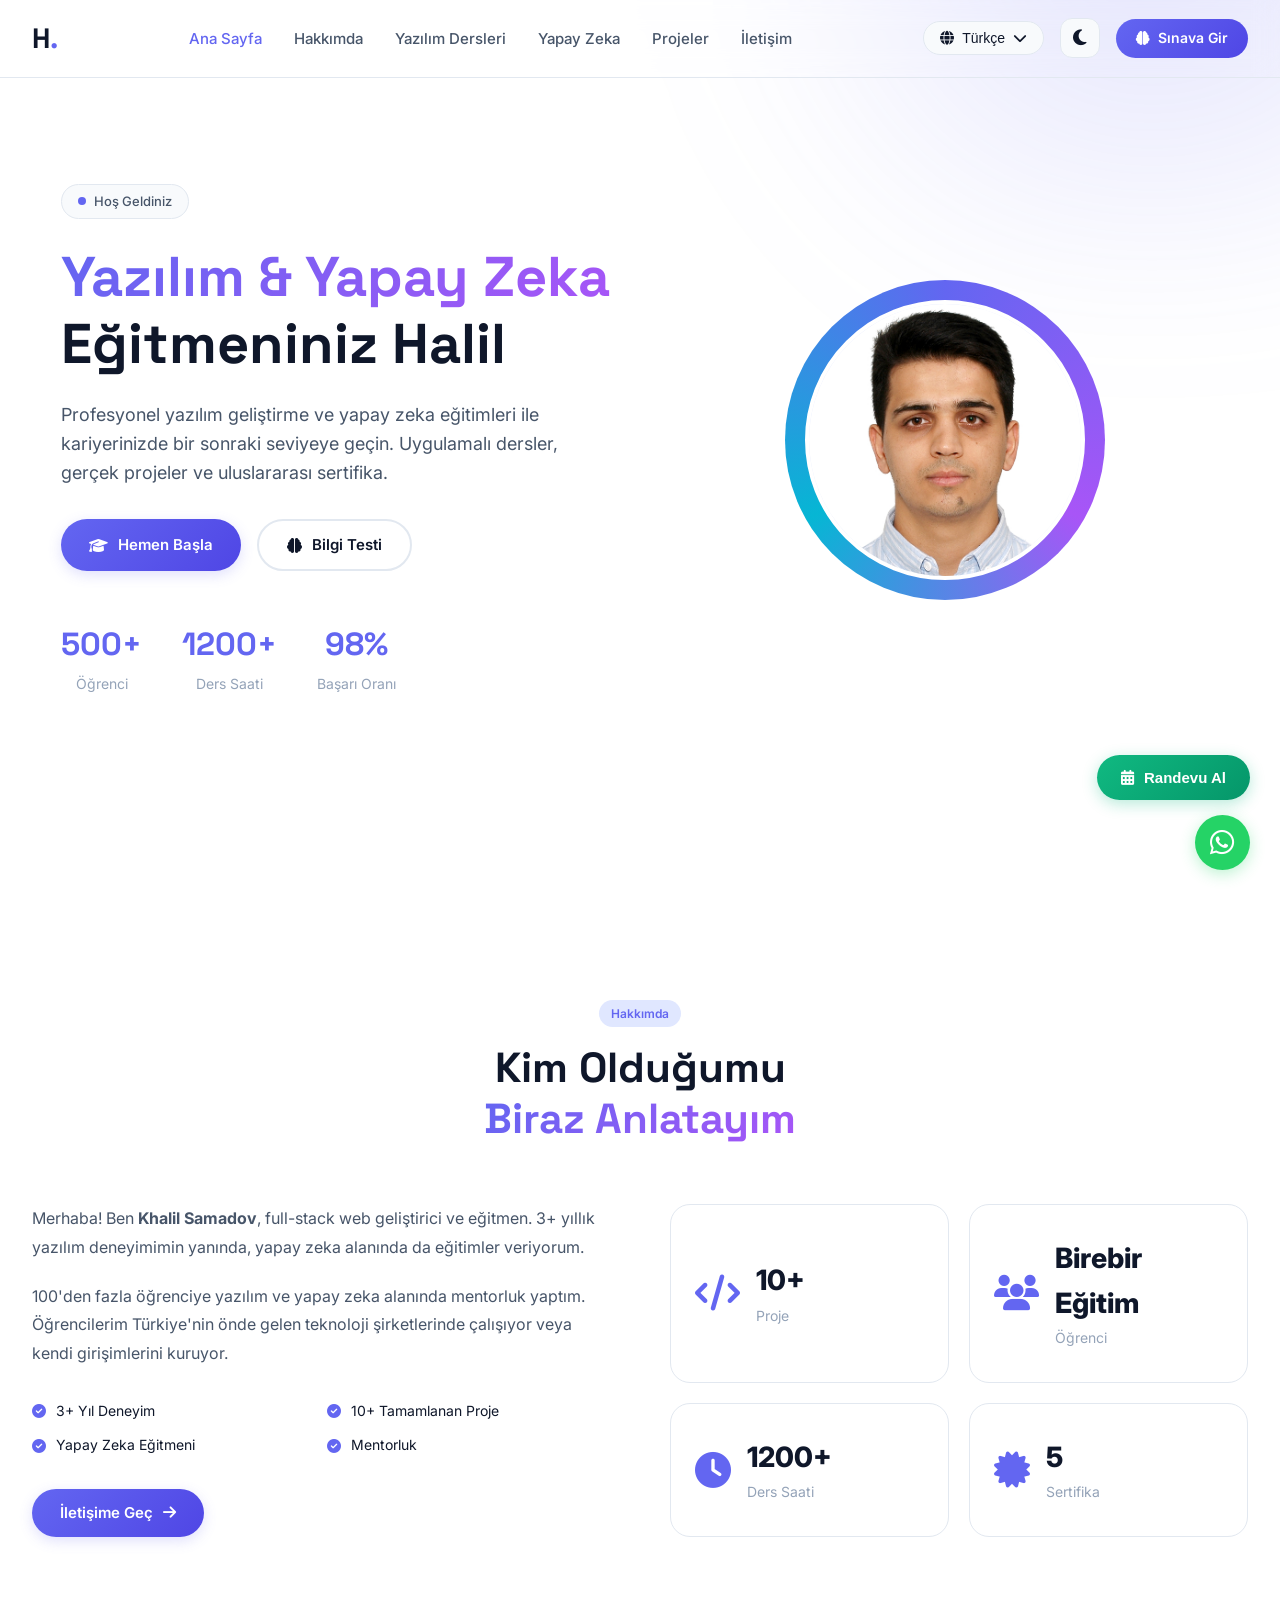
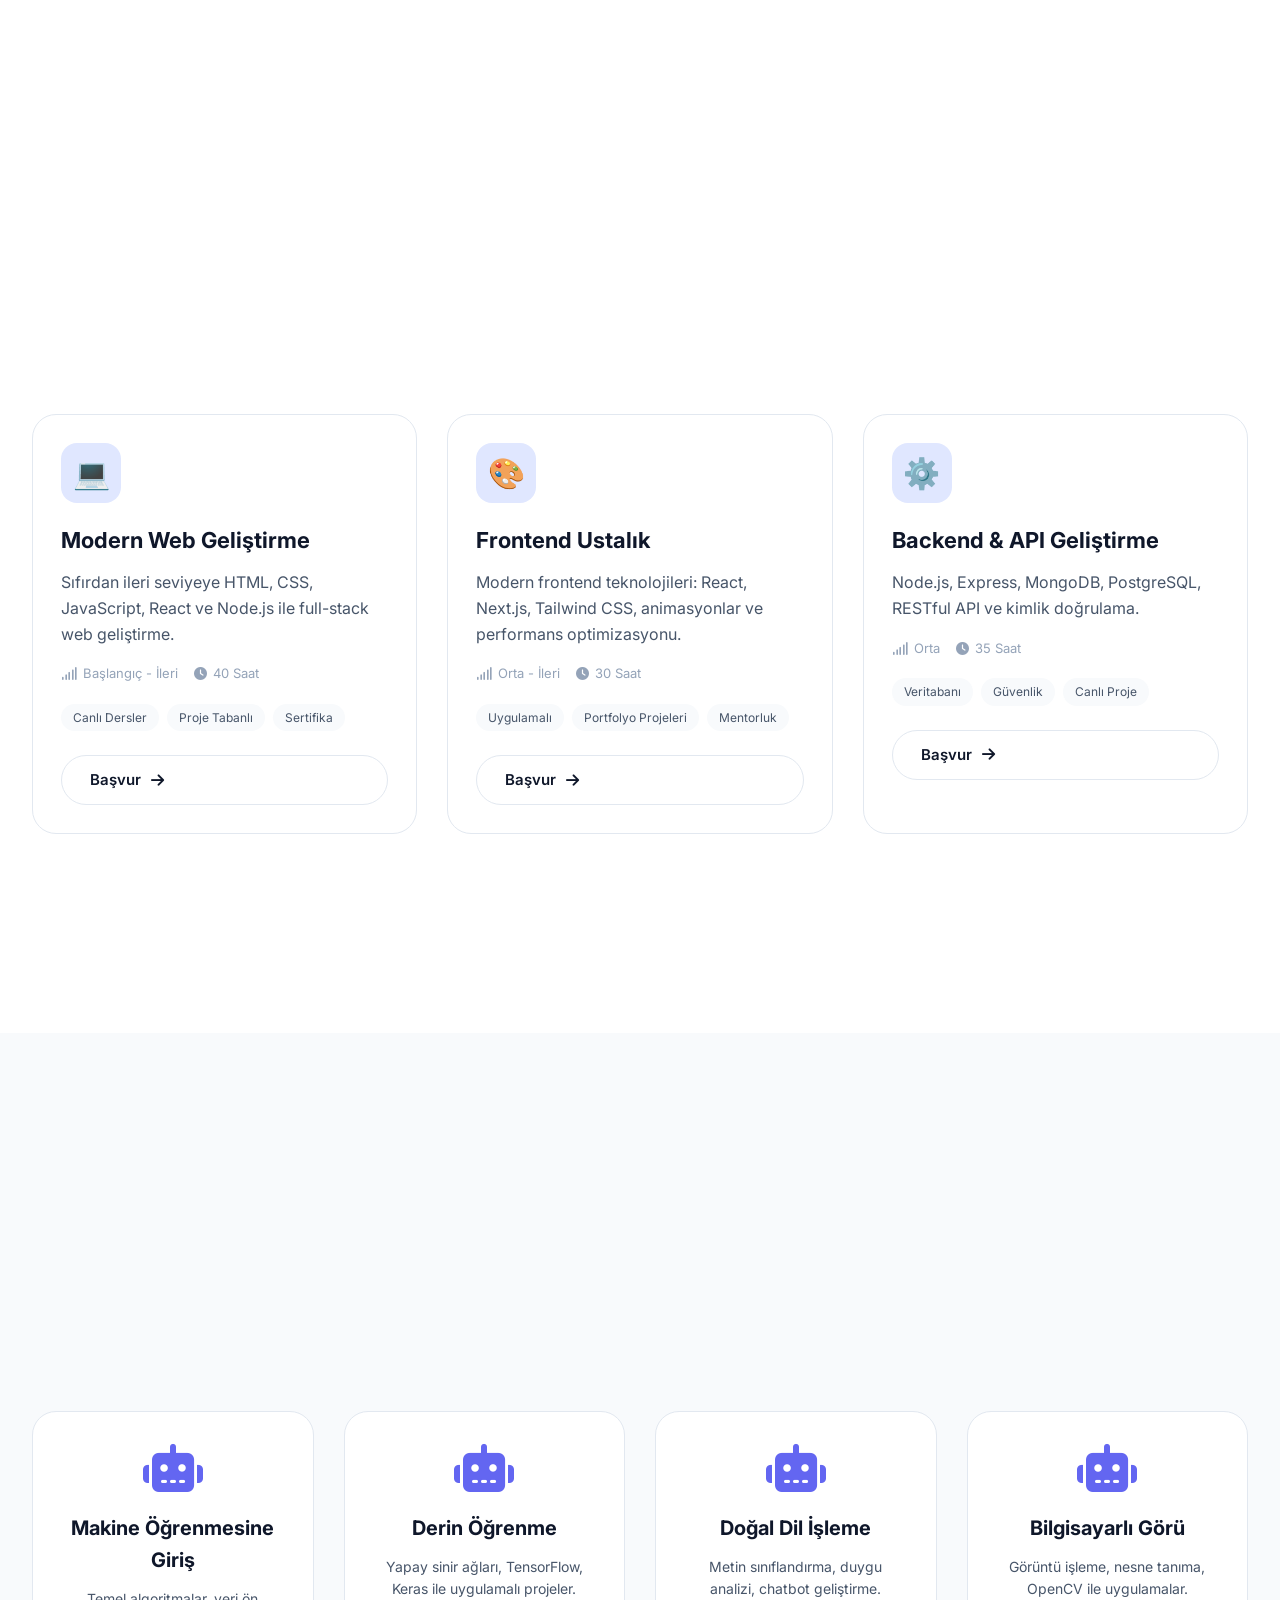
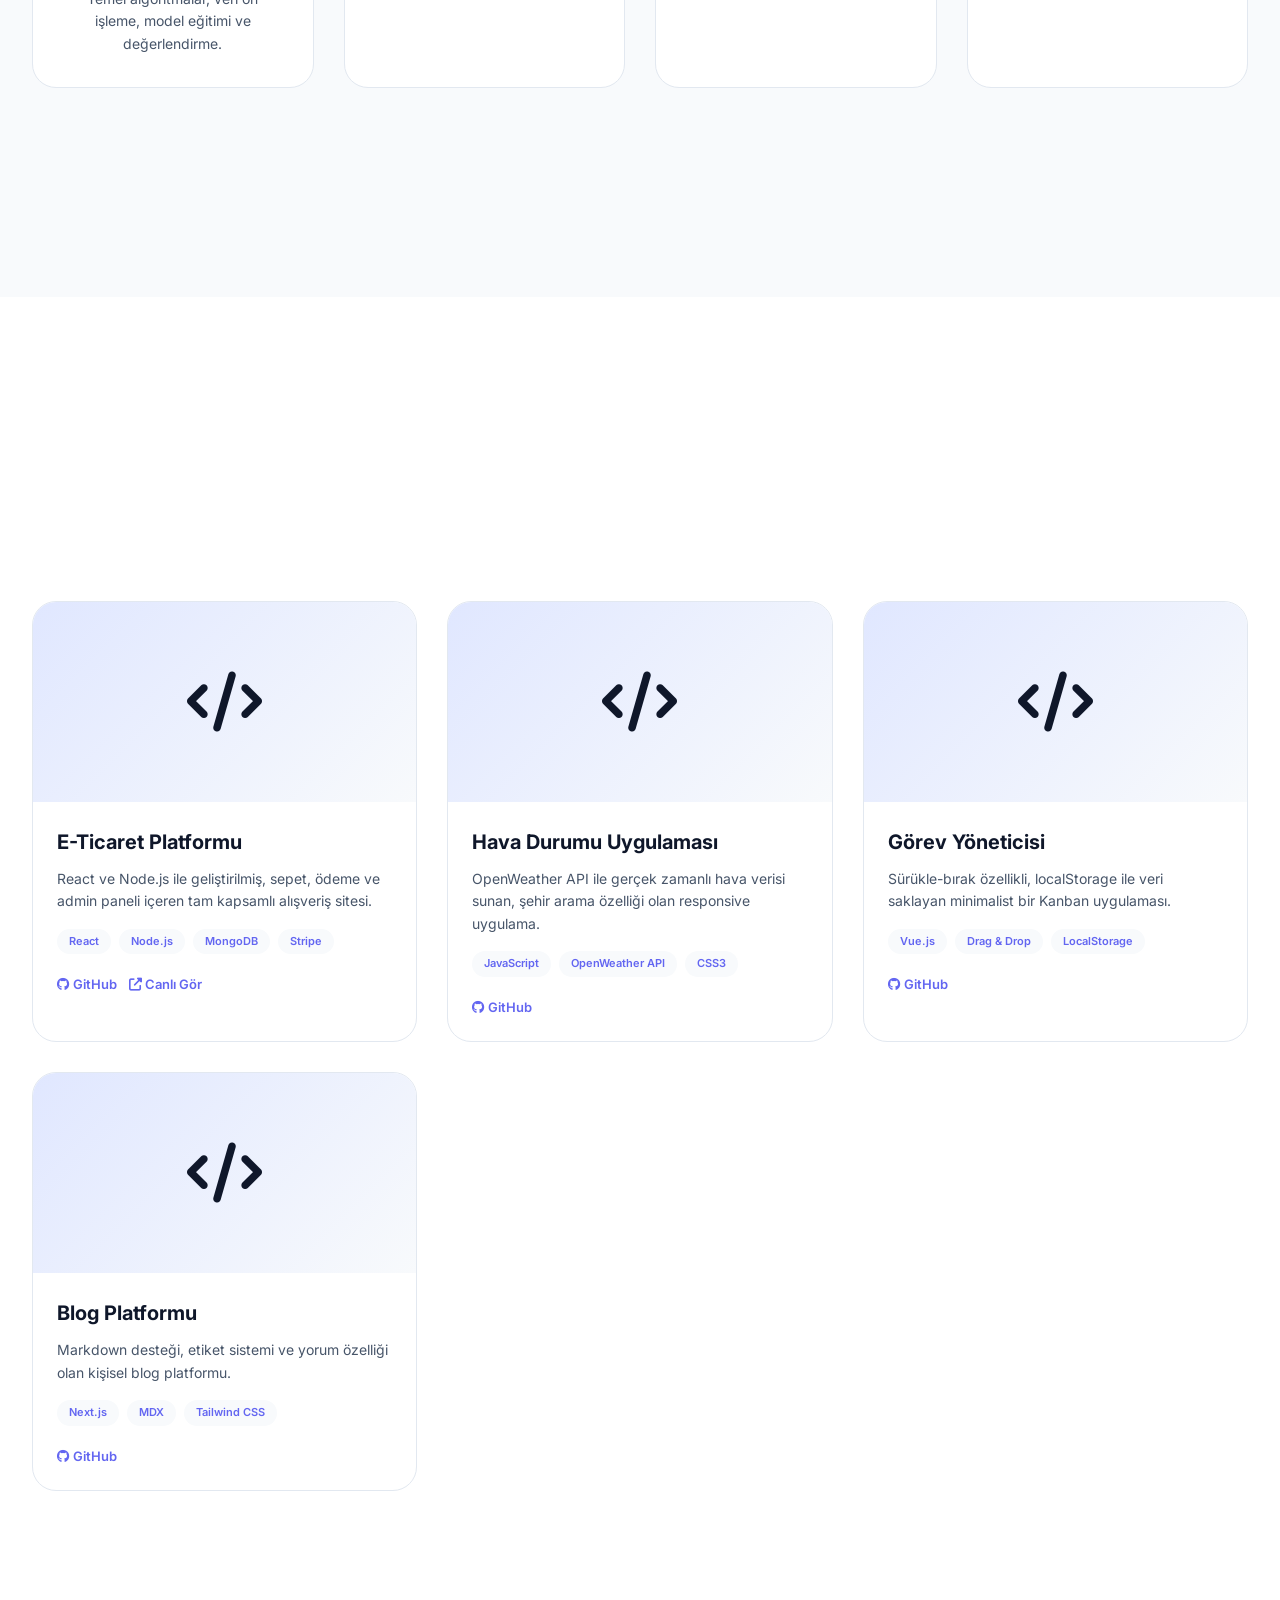
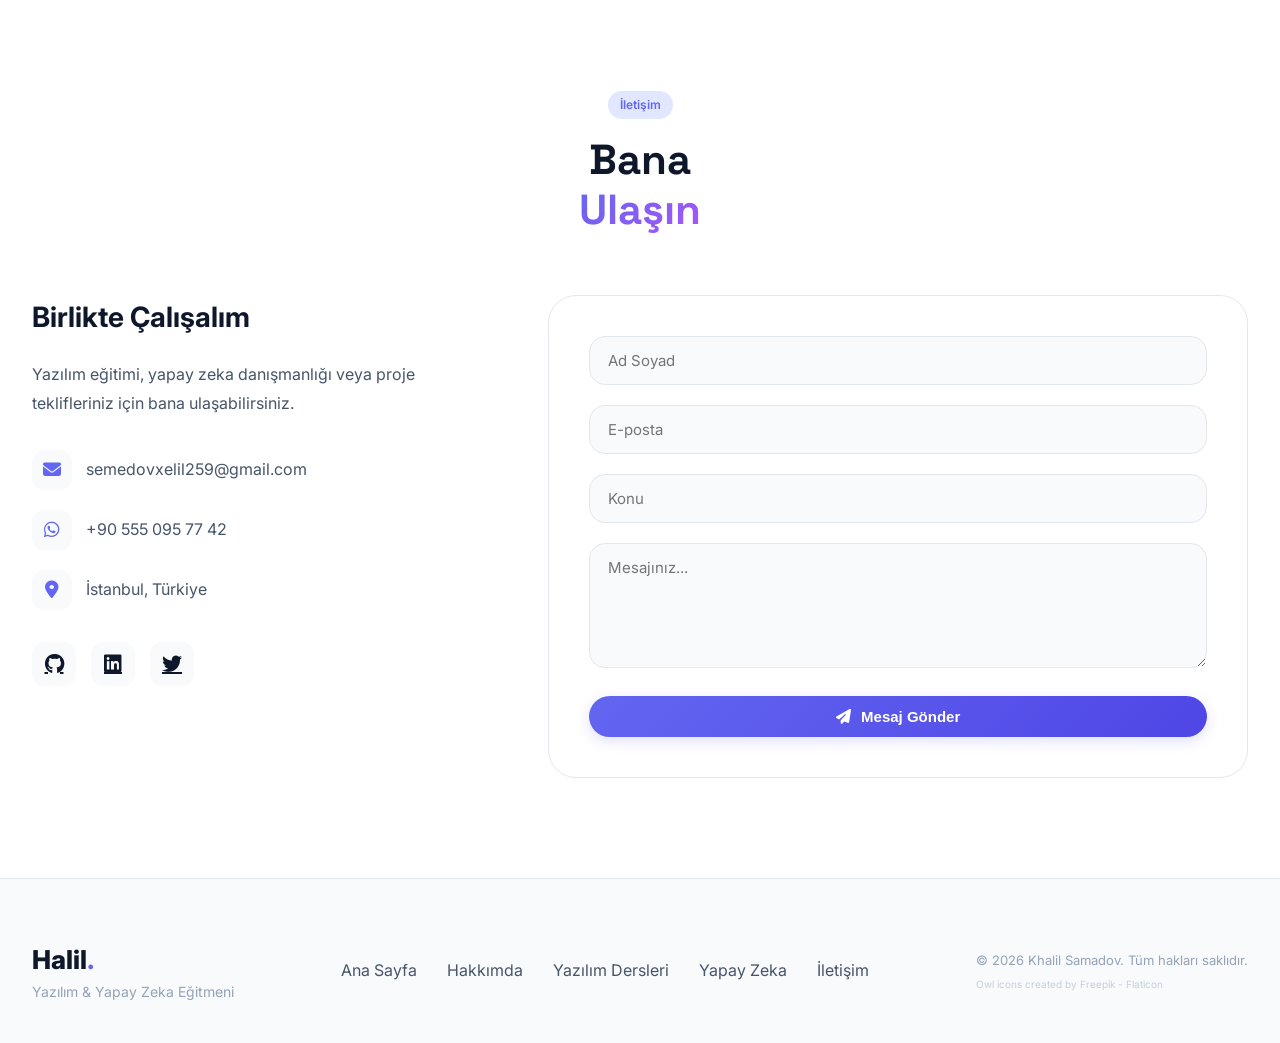
==== commit 6bb7600f: "güncellendi" ====
--- a/index.html
+++ b/index.html
@@ -298,5 +298,7 @@
   <script src="languages.js"></script>
   <script src="data.js"></script>
   <script src="main.js"></script>
+    <!-- BU KODU BURAYA EKLE -->
+  <script defer src="/_vercel/insights/script.js"></script>
 </body>
 </html>
